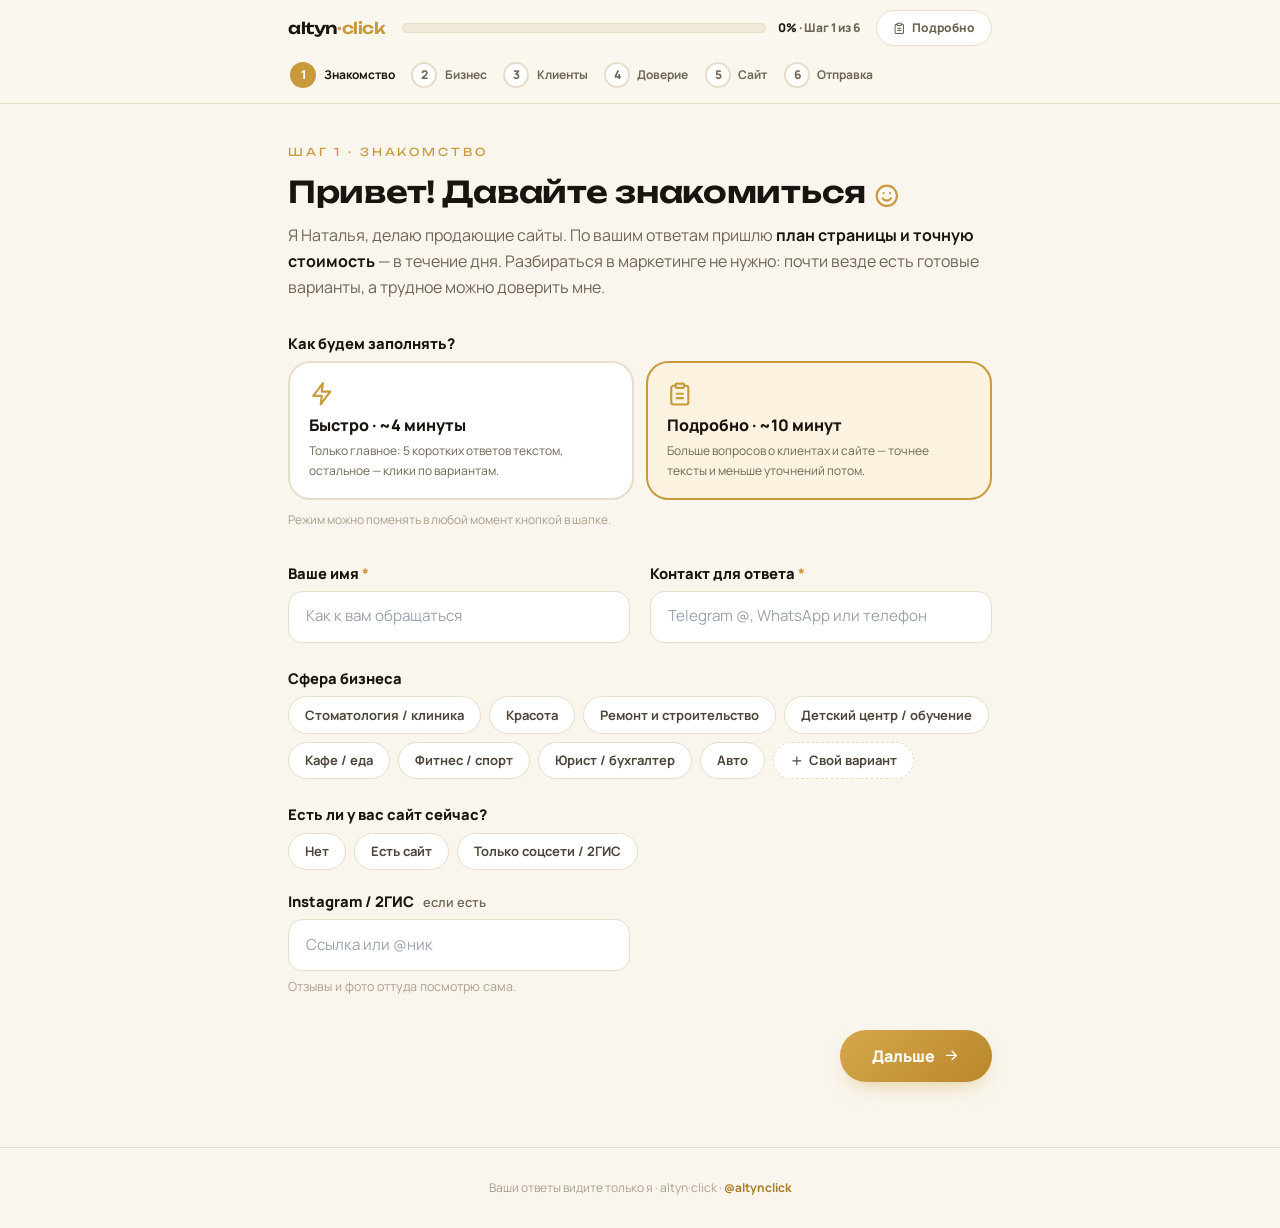
==== index.html @ 1e72a45e "Rework brief logic, add presets, Turnstile, SVG icons, cache busting Close logic gaps: core business" ====
<!DOCTYPE html>
<html lang="ru">
<head>
<meta charset="UTF-8">
<meta name="viewport" content="width=device-width, initial-scale=1.0">
<title>Бриф — Altyn Click</title>
<meta name="description" content="Расскажите о своём бизнесе за 4–10 минут: в основном клики по готовым вариантам. Трудное можно доверить мне.">

<link rel="preconnect" href="https://fonts.googleapis.com">
<link rel="preconnect" href="https://fonts.gstatic.com" crossorigin>
<link href="https://fonts.googleapis.com/css2?family=Unbounded:wght@400;500;600;700&family=Manrope:wght@400;500;600;700;800&display=swap" rel="stylesheet">

<meta name="theme-color" content="#FAF6EE">
<meta name="referrer" content="strict-origin-when-cross-origin">
<link rel="icon" href="/favicon.ico" sizes="any">
<link rel="icon" href="/favicon.svg" type="image/svg+xml">
<link rel="apple-touch-icon" href="/apple-touch-icon.png">
<link rel="stylesheet" href="/assets/brief.css?v=5400476698">
</head>

<body class="antialiased">

<!-- Icon sprite: every UI icon is referenced via <use href="#i-…"> -->
<svg width="0" height="0" style="position:absolute" aria-hidden="true">
  <defs>
    <symbol id="i-hi" viewBox="0 0 24 24"><circle cx="12" cy="12" r="9.5"/><path d="M8 14.5s1.5 2 4 2 4-2 4-2"/><path d="M9 9.5h.01M15 9.5h.01"/></symbol>
    <symbol id="i-bolt" viewBox="0 0 24 24"><path d="M13 2 4 14h8l-1 8 9-12h-8z"/></symbol>
    <symbol id="i-list" viewBox="0 0 24 24"><rect x="8" y="2.5" width="8" height="4" rx="1"/><path d="M16 4.5h2a2 2 0 0 1 2 2V20a2 2 0 0 1-2 2H6a2 2 0 0 1-2-2V6.5a2 2 0 0 1 2-2h2M9 12h6M9 16h6"/></symbol>
    <symbol id="i-spark" viewBox="0 0 24 24"><path d="M11 3l1.8 5.2L18 10l-5.2 1.8L11 17l-1.8-5.2L4 10l5.2-1.8z"/><path d="M18.5 14.5l.8 2.2 2.2.8-2.2.8-.8 2.2-.8-2.2-2.2-.8 2.2-.8z"/></symbol>
    <symbol id="i-store" viewBox="0 0 24 24"><path d="M3.5 9 5 4h14l1.5 5M4.5 9v11h15V9M10 20v-5h4v5"/><path d="M3.5 9a2.8 2.8 0 0 0 5.7 0 2.8 2.8 0 0 0 5.6 0 2.8 2.8 0 0 0 5.7 0"/></symbol>
    <symbol id="i-users" viewBox="0 0 24 24"><path d="M16 21v-2a4 4 0 0 0-4-4H6a4 4 0 0 0-4 4v2"/><circle cx="9" cy="7" r="4"/><path d="M22 21v-2a4 4 0 0 0-3-3.9M16 3.1a4 4 0 0 1 0 7.8"/></symbol>
    <symbol id="i-shield" viewBox="0 0 24 24"><path d="M12 22s8-4 8-10V5l-8-3-8 3v7c0 6 8 10 8 10z"/><path d="m9 12 2 2 4-4"/></symbol>
    <symbol id="i-site" viewBox="0 0 24 24"><rect x="2.5" y="4" width="19" height="16" rx="2.5"/><path d="M2.5 9h19M6 6.5h.01M9 6.5h.01"/></symbol>
    <symbol id="i-send" viewBox="0 0 24 24"><path d="M22 2 11 13M22 2l-7 20-4-9-9-4z"/></symbol>
    <symbol id="i-plus" viewBox="0 0 24 24"><path d="M12 5v14M5 12h14"/></symbol>
    <symbol id="i-alert" viewBox="0 0 24 24"><circle cx="12" cy="12" r="9.5"/><path d="M12 7.5v5M12 16h.01"/></symbol>
    <symbol id="i-check" viewBox="0 0 24 24"><path d="M20 6 9 17l-5-5"/></symbol>
    <symbol id="i-mic" viewBox="0 0 24 24"><rect x="9" y="2" width="6" height="12" rx="3"/><path d="M5 10v1a7 7 0 0 0 14 0v-1M12 18v4M8 22h8"/></symbol>
    <symbol id="i-left" viewBox="0 0 24 24"><path d="M19 12H5M11 6l-6 6 6 6"/></symbol>
    <symbol id="i-right" viewBox="0 0 24 24"><path d="M5 12h14M13 6l6 6-6 6"/></symbol>
    <symbol id="i-x" viewBox="0 0 24 24"><path d="M18 6 6 18M6 6l12 12"/></symbol>
  </defs>
</svg>

<!-- ШАПКА -->
<header class="sticky top-0 z-50 bg-paper/95 backdrop-blur border-b border-line">
  <div class="max-w-3xl mx-auto px-4 md:px-8">
    <div class="flex items-center gap-3 md:gap-4 h-14">
      <div class="font-disp font-semibold text-base tracking-tight whitespace-nowrap">altyn<span class="text-gold">·click</span></div>
      <div class="flex-1 flex items-center gap-3 min-w-0">
        <div class="flex-1 h-2.5 rounded-full bg-cream border border-line overflow-hidden min-w-[50px]"><div id="pBar" class="h-full pfill rounded-full" style="width:0%"></div></div>
        <div class="text-xs font-extrabold whitespace-nowrap"><span id="pPct">0%</span><span class="hidden sm:inline text-mut"> · <span id="pStep">Шаг 1 из 6</span></span></div>
      </div>
      <button type="button" id="modePill" class="navpill" title="Поменять режим заполнения"><svg class="ic"><use href="#i-list"/></svg><span>Подробно</span></button>
    </div>
    <nav id="dots" class="flex gap-1.5 md:gap-3 overflow-x-auto nosb pb-2.5" aria-label="Шаги брифа">
      <button type="button" class="dot" data-goto="1"><span class="dn">1</span><span class="dl">Знакомство</span></button>
      <button type="button" class="dot" data-goto="2"><span class="dn">2</span><span class="dl">Бизнес</span></button>
      <button type="button" class="dot" data-goto="3"><span class="dn">3</span><span class="dl">Клиенты</span></button>
      <button type="button" class="dot" data-goto="4"><span class="dn">4</span><span class="dl">Доверие</span></button>
      <button type="button" class="dot" data-goto="5"><span class="dn">5</span><span class="dl">Сайт</span></button>
      <button type="button" class="dot" data-goto="6"><span class="dn">6</span><span class="dl">Отправка</span></button>
    </nav>
  </div>
</header>

<main class="max-w-3xl mx-auto px-4 md:px-8 pt-10 pb-16">
  <div id="formWrap">
  <form id="briefForm" novalidate>

    <!-- ШАГ 1 -->
    <section class="step active" data-step="1" id="step1">
      <div class="eyebrow">Шаг 1 · Знакомство</div>
      <h1 class="h-step">Привет! Давайте знакомиться <svg class="ic-lg"><use href="#i-hi"/></svg></h1>
      <p class="text-mut mt-3 leading-relaxed">Я Наталья, делаю продающие сайты. По вашим ответам пришлю <b class="text-ink">план страницы и точную стоимость</b> — в течение дня. Разбираться в маркетинге не нужно: почти везде есть готовые варианты, а трудное можно доверить мне.</p>

      <div class="mt-8">
        <div class="lb">Как будем заполнять?</div>
        <div class="grid sm:grid-cols-2 gap-3">
          <button type="button" class="modecard" data-mode="fast">
            <svg class="ic-lg text-gold"><use href="#i-bolt"/></svg>
            <div class="font-extrabold mt-1">Быстро · ~4 минуты</div>
            <p class="text-xs text-mut mt-1 leading-relaxed">Только главное: 5 коротких ответов текстом, остальное — клики по вариантам.</p>
          </button>
          <button type="button" class="modecard" data-mode="full">
            <svg class="ic-lg text-gold"><use href="#i-list"/></svg>
            <div class="font-extrabold mt-1">Подробно · ~10 минут</div>
            <p class="text-xs text-mut mt-1 leading-relaxed">Больше вопросов о клиентах и сайте — точнее тексты и меньше уточнений потом.</p>
          </button>
        </div>
        <p class="text-xs text-mutd mt-2.5 leading-relaxed">Режим можно поменять в любой момент кнопкой в шапке.</p>
      </div>

      <div class="mt-8 grid sm:grid-cols-2 gap-5">
        <div><label class="lb" for="f-name">Ваше имя <span class="req">*</span></label><input id="f-name" class="inp" maxlength="200" name="name" autocomplete="given-name" placeholder="Как к вам обращаться"></div>
        <div><label class="lb" for="f-contact">Контакт для ответа <span class="req">*</span></label><input id="f-contact" class="inp" maxlength="200" name="contact" autocomplete="tel" placeholder="Telegram @, WhatsApp или телефон"></div>
      </div>

      <div class="mt-6">
        <div class="lb">Сфера бизнеса</div>
        <div class="chips" data-chips="niche" data-other="Например: ветклиника, фотостудия">
          <button type="button" class="chip" data-val="Стоматология / клиника">Стоматология / клиника</button>
          <button type="button" class="chip" data-val="Красота">Красота</button>
          <button type="button" class="chip" data-val="Ремонт и строительство">Ремонт и строительство</button>
          <button type="button" class="chip" data-val="Детский центр / обучение">Детский центр / обучение</button>
          <button type="button" class="chip" data-val="Кафе / еда">Кафе / еда</button>
          <button type="button" class="chip" data-val="Фитнес / спорт">Фитнес / спорт</button>
          <button type="button" class="chip" data-val="Юрист / бухгалтер / консалтинг">Юрист / бухгалтер</button>
          <button type="button" class="chip" data-val="Авто">Авто</button>
        </div>
      </div>

      <div class="mt-6">
        <div class="lb">Есть ли у вас сайт сейчас?</div>
        <div class="chips" data-chips="hassite">
          <button type="button" class="chip" data-val="Нет">Нет</button>
          <button type="button" class="chip" data-val="Есть сайт">Есть сайт</button>
          <button type="button" class="chip" data-val="Только соцсети / 2ГИС">Только соцсети / 2ГИС</button>
        </div>
      </div>

      <div class="mt-5 grid sm:grid-cols-2 gap-5">
        <div><label class="lb" for="f-socials">Instagram / 2ГИС <span class="lbhint">если есть</span></label><input id="f-socials" class="inp" maxlength="200" name="socials" placeholder="Ссылка или @ник"><p class="hint">Отзывы и фото оттуда посмотрю сама.</p></div>
        <div data-if="hassite=Есть сайт"><label class="lb" for="f-siteurl">Адрес текущего сайта</label><input id="f-siteurl" class="inp" maxlength="200" name="siteurl" placeholder="example.kz"></div>
      </div>
      <div class="mt-5 dhide" data-if="hassite=Есть сайт">
        <div class="lb">Что не устраивает в текущем сайте?</div>
        <div class="chips" data-chips="siteissues" data-multi data-other="Своими словами">
          <button type="button" class="chip" data-val="Нет заявок">Нет заявок</button>
          <button type="button" class="chip" data-val="Устарел внешне">Устарел внешне</button>
          <button type="button" class="chip" data-val="Неудобно на телефоне">Неудобно на телефоне</button>
          <button type="button" class="chip" data-val="Сложно обновлять">Сложно обновлять</button>
          <button type="button" class="chip" data-val="Медленно грузится">Медленно грузится</button>
          <button type="button" class="chip" data-val="Не находится в поиске">Не находится в поиске</button>
        </div>
      </div>
      <input id="hp" name="website" class="hp" tabindex="-1" autocomplete="off" aria-hidden="true">
    </section>

    <!-- ШАГ 2 -->
    <section class="step" data-step="2" id="step2">
      <div class="eyebrow">Шаг 2 · Бизнес и услуги</div>
      <h2 class="h-step">Чем вы занимаетесь <svg class="ic-lg"><use href="#i-store"/></svg></h2>
      <p class="text-mut mt-2.5 leading-relaxed max-w-lg">Это единственный блок, который я не могу придумать за вас. Можно коротко — или голосом.</p>

      <!-- голосовое -->
      <div class="voicecard mt-7">
        <div class="flex items-center gap-4">
          <button type="button" id="recBtn" class="recbtn" aria-label="Записать голосовое">
            <svg id="recIcMic" class="w-6 h-6 icon-stroke"><use href="#i-mic"/></svg>
            <svg id="recIcStop" class="w-5 h-5" style="display:none" viewBox="0 0 24 24" fill="currentColor"><rect x="6" y="6" width="12" height="12" rx="2"/></svg>
          </button>
          <div>
            <div id="recTitle" class="font-extrabold text-sm">Удобнее голосом? Нажмите и расскажите</div>
            <div id="recTimer" class="text-xs text-mut mt-1">0:00 · до 5 минут</div>
          </div>
        </div>
        <p class="text-sm text-mut mt-3.5 leading-relaxed">Говорите как другу: чем занимаетесь, какие услуги и цены, кто клиенты, за что вас хвалят. <b class="text-ink">С голосовым поля «Чем занимаетесь» и «Услуги» можно не заполнять.</b></p>
        <div id="voices" class="mt-3 space-y-2"></div>
        <p id="voiceHint" class="text-xs text-mutd mt-2.5" aria-live="polite"></p>
        <p class="text-[11px] text-mutd mt-1">Запись отправится вместе с брифом. При перезагрузке страницы записи не сохраняются.</p>
      </div>

      <div class="mt-8 space-y-5">
        <div><label class="lb" for="f-activity">Чем занимаетесь? <span class="req">*</span></label>
          <textarea id="f-activity" class="inp" maxlength="2000" name="activity" placeholder="Например: семейная стоматология в Алматы, лечим взрослых и детей. Работаем с 2016 года."></textarea>
          <p class="hint">1–2 предложения достаточно.</p></div>
        <div class="grid sm:grid-cols-2 gap-5">
          <div><label class="lb" for="f-city">Город <span class="req">*</span></label><input id="f-city" class="inp" maxlength="200" name="city" placeholder="Алматы, Астана, Шымкент…"></div>
          <div>
            <div class="lb">Где работаете с клиентами?</div>
            <div class="chips" data-chips="format" data-multi data-other="Например: на выставках">
              <button type="button" class="chip" data-val="У нас на месте">У нас на месте</button>
              <button type="button" class="chip" data-val="Выезд к клиенту">Выезд к клиенту</button>
              <button type="button" class="chip" data-val="Онлайн">Онлайн</button>
              <button type="button" class="chip" data-val="Доставка">Доставка</button>
            </div>
          </div>
        </div>
        <div><label class="lb" for="f-services">Основные услуги или товары <span class="req">*</span></label>
          <textarea id="f-services" class="inp" maxlength="2000" name="services" placeholder="Лечение кариеса — от 15 000 ₸; чистка — 18 000 ₸; имплант — от 250 000 ₸"></textarea>
          <p class="hint">Цены можно писать примерно или «по запросу».</p></div>
        <div class="dhide"><label class="lb" for="f-top">Какие 1–3 услуги важнее всего продавать через сайт?</label>
          <input id="f-top" class="inp" maxlength="200" name="top" placeholder="Самые выгодные или те, которых хочется больше"></div>
        <div>
          <div class="lb">Сколько обычно платит клиент за раз?</div>
          <div class="chips" data-chips="avgcheck">
            <button type="button" class="chip" data-val="до 10 000 ₸">до 10 000 ₸</button>
            <button type="button" class="chip" data-val="10–50 000 ₸">10–50 000 ₸</button>
            <button type="button" class="chip" data-val="50–200 000 ₸">50–200 000 ₸</button>
            <button type="button" class="chip" data-val="больше 200 000 ₸">больше 200 000 ₸</button>
            <button type="button" class="chip" data-val="Очень по-разному">Очень по-разному</button>
          </div>
        </div>
      </div>
    </section>

    <!-- ШАГ 3 -->
    <section class="step" data-step="3" id="step3">
      <div class="flex items-start justify-between gap-4 flex-wrap">
        <div>
          <div class="eyebrow">Шаг 3 · Ваши клиенты</div>
          <h2 class="h-step">Почему у вас покупают <svg class="ic-lg"><use href="#i-users"/></svg></h2>
          <p class="text-mut mt-2.5 leading-relaxed max-w-lg">Самый ценный блок для продаж. Отмечайте, что подходит — даже пара кликов поможет.</p>
        </div>
        <label class="trustbtn mt-2"><input type="checkbox" class="tcbx" data-trust="3"><svg class="ic"><use href="#i-spark"/></svg><span>Доверяю вам</span></label>
      </div>
      <div class="blk-fields mt-8 space-y-6">
        <div>
          <div class="lb">Кто чаще всего к вам обращается? <span class="req">*</span></div>
          <div class="chips" data-chips="who" data-multi data-other="Например: владельцы собак, студенты">
            <button type="button" class="chip" data-val="Частные клиенты">Частные клиенты</button>
            <button type="button" class="chip" data-val="Женщины">Женщины</button>
            <button type="button" class="chip" data-val="Мужчины">Мужчины</button>
            <button type="button" class="chip" data-val="Родители для детей">Родители для детей</button>
            <button type="button" class="chip" data-val="Пожилые / дети для родителей">Пожилые / для родителей</button>
            <button type="button" class="chip" data-val="Компании">Компании</button>
            <button type="button" class="chip" data-val="Туристы / приезжие">Туристы / приезжие</button>
          </div>
        </div>
        <div class="dhide">
          <div class="lb">С чем обычно приходят?</div>
          <div class="chips" data-chips="situation" data-multi data-other="Пример: «ребёнку 4 года, плохо говорит»">
            <button type="button" class="chip" data-val="Срочная проблема — нужно решить сейчас">Срочная проблема</button>
            <button type="button" class="chip" data-val="Планируют заранее">Планируют заранее</button>
            <button type="button" class="chip" data-val="Регулярный уход / обслуживание">Регулярный уход</button>
            <button type="button" class="chip" data-val="Подарок">Подарок</button>
            <button type="button" class="chip" data-val="Переделать за другими">Переделать за другими</button>
            <button type="button" class="chip" data-val="Праздник / событие">Праздник / событие</button>
          </div>
        </div>
        <div>
          <div class="lb">Почему выбирают именно вас? <span class="req">*</span></div>
          <div class="chips" data-chips="why" data-multi data-other="Своими словами">
            <button type="button" class="chip" data-val="Качество результата">Качество результата</button>
            <button type="button" class="chip" data-val="Честные цены">Честные цены</button>
            <button type="button" class="chip" data-val="Опыт и квалификация">Опыт и квалификация</button>
            <button type="button" class="chip" data-val="Быстро, соблюдаем сроки">Быстро, соблюдаем сроки</button>
            <button type="button" class="chip" data-val="Внимательное отношение">Внимательное отношение</button>
            <button type="button" class="chip" data-val="Удобное расположение">Удобное расположение</button>
            <button type="button" class="chip" data-val="Даём гарантию">Даём гарантию</button>
            <button type="button" class="chip" data-val="Современное оборудование / материалы">Современное оборудование</button>
            <button type="button" class="chip" data-val="Работаем допоздна / без выходных">Допоздна / без выходных</button>
            <button type="button" class="chip" data-val="Рассрочка / Kaspi Red">Рассрочка / Kaspi Red</button>
            <button type="button" class="chip" data-val="Советуют знакомым">Советуют знакомым</button>
          </div>
        </div>
        <div class="dhide"><label class="lb" for="f-thanks">За что благодарят? <span class="lbhint">можно цитатой из отзыва</span></label>
          <textarea id="f-thanks" class="inp" maxlength="2000" name="thanks" placeholder="«Впервые не страшно было лечить зуб», «Сделали за 3 дня, как обещали»"></textarea></div>
        <div>
          <div class="lb">Что смущает клиентов или почему уходят «подумать»?</div>
          <div class="chips" data-chips="doubts" data-multi data-other="Что говорят, когда уходят">
            <button type="button" class="chip" data-val="Кажется дорого">Кажется дорого</button>
            <button type="button" class="chip" data-val="Не уверены в результате">Не уверены в результате</button>
            <button type="button" class="chip" data-val="Непонятна итоговая цена">Непонятна итоговая цена</button>
            <button type="button" class="chip" data-val="Боятся (больно, страшно, рискованно)">Боятся</button>
            <button type="button" class="chip" data-val="Сравнивают с другими">Сравнивают с другими</button>
            <button type="button" class="chip" data-val="Далеко / неудобно добираться">Далеко добираться</button>
            <button type="button" class="chip" data-val="Долго ждать записи">Долго ждать записи</button>
            <button type="button" class="chip" data-val="Нужно посоветоваться с семьёй">Посоветоваться с семьёй</button>
            <button type="button" class="chip" data-val="Боятся навязанных услуг">Боятся навязанных услуг</button>
            <button type="button" class="chip" data-val="Не знаю">Не знаю</button>
          </div>
        </div>
        <div><label class="lb" for="f-faq">Что спрашивают перед покупкой?</label>
          <textarea id="f-faq" class="inp" maxlength="2000" name="faq" placeholder="«Сколько длится?», «Есть ли рассрочка?», «Можно с ребёнком?»"></textarea>
          <p class="hint">Из этого сделаем блок «Вопросы» на сайте.</p></div>
        <div class="dhide"><label class="lb" for="f-rivals">С кем вас обычно сравнивают? <span class="lbhint">по желанию</span></label>
          <input id="f-rivals" class="inp" maxlength="200" name="rivals" placeholder="1–3 названия или ссылки — остальное изучу сама"></div>
      </div>
      <div class="trustnote"><svg class="ic"><use href="#i-spark"/></svg><span>Изучу отзывы о вас и конкурентах и сама сформулирую, почему выбирают вас и что снимает сомнения. Передумаете — снимите галочку.</span></div>
    </section>

    <!-- ШАГ 4 -->
    <section class="step" data-step="4" id="step4">
      <div class="flex items-start justify-between gap-4 flex-wrap">
        <div>
          <div class="eyebrow">Шаг 4 · Доверие</div>
          <h2 class="h-step">Чем подтвердить слова <svg class="ic-lg"><use href="#i-shield"/></svg></h2>
          <p class="text-mut mt-2.5 leading-relaxed max-w-lg">Люди верят не обещаниям, а доказательствам. Отметьте, что у вас уже есть.</p>
        </div>
        <label class="trustbtn mt-2"><input type="checkbox" class="tcbx" data-trust="4"><svg class="ic"><use href="#i-spark"/></svg><span>Доверяю вам</span></label>
      </div>
      <div class="blk-fields mt-8 space-y-6">
        <div>
          <div class="lb">Что можно показать на сайте? <span class="req">*</span></div>
          <div class="chips" data-chips="proof" data-multi data-other="Например: работаем с посольствами">
            <button type="button" class="chip" data-val="Отзывы в 2ГИС / Google">Отзывы в 2ГИС / Google</button>
            <button type="button" class="chip" data-val="Отзывы в Instagram / WhatsApp">Отзывы в Instagram / WhatsApp</button>
            <button type="button" class="chip" data-val="Фото работ / до-после">Фото работ / до-после</button>
            <button type="button" class="chip" data-val="Видео">Видео</button>
            <button type="button" class="chip" data-val="Фото команды и места">Фото команды и места</button>
            <button type="button" class="chip" data-val="Лицензия">Лицензия</button>
            <button type="button" class="chip" data-val="Сертификаты / дипломы">Сертификаты / дипломы</button>
            <button type="button" class="chip" data-val="Много лет опыта">Много лет опыта</button>
            <button type="button" class="chip" data-val="Цифры: клиенты, проекты">Цифры: клиенты, проекты</button>
            <button type="button" class="chip" data-val="Гарантия">Гарантия</button>
            <button type="button" class="chip" data-val="Известные клиенты / партнёры">Известные клиенты</button>
            <button type="button" class="chip" data-val="Награды / публикации">Награды / публикации</button>
            <button type="button" class="chip" data-val="Пока нечем — поможете">Пока нечем — поможете</button>
          </div>
        </div>
        <div data-if="proof=Много лет опыта|Цифры: клиенты, проекты|Гарантия"><label class="lb" for="f-numbers">Цифры и условия</label>
          <input id="f-numbers" class="inp" maxlength="200" name="numbers" placeholder="Например: с 2016 года, 3 000 пациентов, гарантия 2 года"></div>
        <div>
          <div class="lb">Что есть из материалов?</div>
          <div class="chips" data-chips="has" data-multi data-other="Например: презентация, прайс в PDF">
            <button type="button" class="chip" data-val="Логотип">Логотип</button>
            <button type="button" class="chip" data-val="Фирменные цвета / брендбук">Фирменные цвета / брендбук</button>
            <button type="button" class="chip" data-val="Хорошие фото">Хорошие фото</button>
            <button type="button" class="chip" data-val="Видео">Видео</button>
            <button type="button" class="chip" data-val="Готовые тексты">Готовые тексты</button>
            <button type="button" class="chip" data-val="Ничего — поможете">Ничего — поможете</button>
          </div>
          <p class="hint">Файлы пришлёте потом в Telegram — загружать сюда не нужно.</p>
        </div>
      </div>
      <div class="trustnote"><svg class="ic"><use href="#i-spark"/></svg><span>Посмотрю ваши соцсети и 2ГИС и соберу доказательства сама, а недостающее подскажу, как быстро получить.</span></div>
    </section>

    <!-- ШАГ 5 -->
    <section class="step" data-step="5" id="step5">
      <div class="flex items-start justify-between gap-4 flex-wrap">
        <div>
          <div class="eyebrow">Шаг 5 · Сайт и заявки</div>
          <h2 class="h-step">Каким будет сайт <svg class="ic-lg"><use href="#i-site"/></svg></h2>
          <p class="text-mut mt-2.5 leading-relaxed max-w-lg">Главное действие, язык и вкус.</p>
        </div>
        <label class="trustbtn mt-2"><input type="checkbox" class="tcbx" data-trust="5"><svg class="ic"><use href="#i-spark"/></svg><span>Доверяю вам</span></label>
      </div>
      <div class="blk-fields mt-8 space-y-6">
        <div>
          <div class="lb">Что человек должен сделать на сайте в первую очередь? <span class="req">*</span></div>
          <div class="chips" data-chips="action" data-other="Например: скачать прайс">
            <button type="button" class="chip" data-val="Написать в WhatsApp">Написать в WhatsApp</button>
            <button type="button" class="chip" data-val="Написать в Telegram">Написать в Telegram</button>
            <button type="button" class="chip" data-val="Позвонить">Позвонить</button>
            <button type="button" class="chip" data-val="Записаться онлайн">Записаться онлайн</button>
            <button type="button" class="chip" data-val="Оставить заявку на сайте">Оставить заявку на сайте</button>
            <button type="button" class="chip" data-val="Прийти по адресу">Прийти по адресу</button>
          </div>
          <p class="hint">Одно главное действие — так сайт приносит больше обращений. Остальные способы связи тоже будут.</p>
        </div>
        <div data-if="action=Записаться онлайн">
          <div class="lb">Через какой сервис записываете?</div>
          <div class="chips" data-chips="booking" data-other="Название сервиса">
            <button type="button" class="chip" data-val="Altegio">Altegio</button>
            <button type="button" class="chip" data-val="YCLIENTS">YCLIENTS</button>
            <button type="button" class="chip" data-val="Пока нет — помогите выбрать">Пока нет — помогите выбрать</button>
          </div>
        </div>
        <div data-if="action=Оставить заявку на сайте">
          <div class="lb">Куда присылать заявки с сайта?</div>
          <div class="chips" data-chips="leadto" data-multi data-other="Например: email">
            <button type="button" class="chip" data-val="WhatsApp">WhatsApp</button>
            <button type="button" class="chip" data-val="Telegram">Telegram</button>
            <button type="button" class="chip" data-val="Email">Email</button>
          </div>
        </div>
        <div>
          <div class="lb">На каком языке сайт? <span class="req">*</span></div>
          <div class="chips" data-chips="lang" data-multi>
            <button type="button" class="chip" data-val="Русский">Русский</button>
            <button type="button" class="chip" data-val="Казахский">Казахский</button>
            <button type="button" class="chip" data-val="Английский">Английский</button>
          </div>
          <p class="hint">Один язык входит в стоимость, каждый следующий — +30 000 ₸.</p>
        </div>
        <div data-if="lang=Казахский">
          <div class="lb">Тексты на казахском</div>
          <div class="chips" data-chips="kztext">
            <button type="button" class="chip" data-val="Переведите вы">Переведите вы</button>
            <button type="button" class="chip" data-val="Есть свой переводчик">Есть свой переводчик</button>
          </div>
        </div>
        <div class="dhide">
          <div class="lb">Откуда приходят клиенты сейчас?</div>
          <div class="chips" data-chips="sources" data-multi data-other="Например: партнёры, OLX">
            <button type="button" class="chip" data-val="Сарафан / рекомендации">Сарафан</button>
            <button type="button" class="chip" data-val="Instagram">Instagram</button>
            <button type="button" class="chip" data-val="2ГИС и карты">2ГИС и карты</button>
            <button type="button" class="chip" data-val="TikTok">TikTok</button>
            <button type="button" class="chip" data-val="Реклама">Реклама</button>
            <button type="button" class="chip" data-val="Проходят мимо">Проходят мимо</button>
          </div>
        </div>
        <div class="dhide"><label class="lb" for="f-examples">Сайты, которые вам нравятся <span class="lbhint">по желанию</span></label>
          <input id="f-examples" class="inp" maxlength="200" name="examples" placeholder="Ссылки или просто названия — пойму вкус"></div>
        <div class="dhide">
          <div class="lb">Чего на сайте точно не должно быть?</div>
          <div class="chips" data-chips="notneed" data-multi data-other="Своими словами">
            <button type="button" class="chip" data-val="Тёмного фона">Тёмного фона</button>
            <button type="button" class="chip" data-val="Ярких кричащих цветов">Ярких кричащих цветов</button>
            <button type="button" class="chip" data-val="Стоковых фото">Стоковых фото</button>
            <button type="button" class="chip" data-val="Цен на сайте">Цен на сайте</button>
            <button type="button" class="chip" data-val="Таймеров и «скидка сгорает»">Таймеров «скидка сгорает»</button>
            <button type="button" class="chip" data-val="Много анимации">Много анимации</button>
          </div>
        </div>
        <div class="dhide">
          <div class="lb">Может понадобиться <span class="lbhint">стоимость обсудим</span></div>
          <div class="chips" data-chips="extras" data-multi>
            <button type="button" class="chip" data-val="Калькулятор или квиз">Калькулятор или квиз</button>
            <button type="button" class="chip" data-val="Срочный запуск до 5 дней">Срочный запуск до 5 дней</button>
          </div>
        </div>
        <div>
          <div class="lb">Когда планируете запуск?</div>
          <div class="chips" data-chips="terms">
            <button type="button" class="chip" data-val="Готовы начать сейчас">Готовы начать сейчас</button>
            <button type="button" class="chip" data-val="В течение месяца">В течение месяца</button>
            <button type="button" class="chip" data-val="Пока изучаю">Пока изучаю</button>
          </div>
        </div>
      </div>
      <div class="trustnote"><svg class="ic"><use href="#i-spark"/></svg><span>Главное действие, язык и стиль предложу сама — под вашу нишу. Сайт по умолчанию на русском.</span></div>
    </section>

    <!-- ШАГ 6 -->
    <section class="step" data-step="6" id="step6">
      <div class="eyebrow">Шаг 6 · Проверка</div>
      <h2 class="h-step">Проверяем и отправляем <svg class="ic-lg"><use href="#i-send"/></svg></h2>
      <p class="text-mut mt-2.5 leading-relaxed">Посмотрите, всё ли верно. Пустое можно доверить мне — или вернуться и дописать.</p>

      <div id="summary" class="mt-7"></div>

      <label class="trustcard mt-6">
        <input type="checkbox" id="trustAll" class="cbx mt-1">
        <div>
          <div class="font-extrabold flex items-center gap-2"><svg class="ic text-gold"><use href="#i-spark"/></svg>Доверяю остальное вам</div>
          <p class="text-sm text-mut mt-1 leading-relaxed">Незаполненное в блоках «Клиенты», «Доверие» и «Сайт» я продумаю сама и приду с готовым планом. Имя, контакт и описание бизнеса всё равно нужны.</p>
        </div>
      </label>

      <div id="tsBox" class="mt-5"></div>

      <p class="text-xs text-mutd mt-5 leading-relaxed">Нажимая «Отправить бриф», вы соглашаетесь на обработку указанных данных (имя, контакт, ответы и голосовые) для подготовки предложения и связи с вами. Никакого спама. Черновик сохраняется в этом браузере — можно вернуться позже.</p>
    </section>

    <!-- навигация -->
    <div id="warnbar" class="warnbar" role="alert"></div>
    <div class="mt-8 flex items-center justify-between gap-4">
      <button type="button" id="btnBack" class="btn btn-ghost px-7 py-3.5" style="visibility:hidden"><svg class="ic"><use href="#i-left"/></svg>Назад</button>
      <button type="button" id="btnNext" class="btn btn-gold px-8 py-3.5"><span id="btnNextText">Дальше</span><svg class="ic" id="btnNextIc"><use href="#i-right"/></svg></button>
    </div>
  </form>
  </div>

  <!-- успех -->
  <div id="done" class="hidden text-center">
    <div class="rounded-3xl bg-white border border-line p-10 md:p-14 shadow-sm">
      <div class="w-20 h-20 mx-auto rounded-full bg-green/15 text-green flex items-center justify-center">
        <svg class="w-10 h-10 icon-stroke" style="stroke-width:2.5"><use href="#i-check"/></svg>
      </div>
      <h2 class="font-disp font-semibold text-2xl md:text-3xl mt-6">Бриф получен!</h2>
      <p class="text-mut mt-4 leading-relaxed">Спасибо! Изучу ответы и голосовые <br>и напишу в течение дня — с планом страницы и стоимостью.</p>
      <p class="text-sm text-mut mt-3">Срочнее? Пишите сразу: <a class="text-golddeep font-bold" href="https://t.me/altynclick" target="_blank" rel="noopener">@altynclick</a></p>
      <button type="button" id="btnAgain" class="btn btn-ghost mt-8 px-7 py-3.5">Заполнить ещё один бриф</button>
    </div>
  </div>
</main>

<footer class="border-t border-line py-8">
  <p class="text-center text-xs text-mutd">Ваши ответы видите только я · altyn·click · <a href="https://t.me/altynclick" target="_blank" rel="noopener" class="text-golddeep font-bold">@altynclick</a></p>
</footer>

<script src="/assets/brief.js?v=979289e7d1" defer></script>
<script src="https://challenges.cloudflare.com/turnstile/v0/api.js?render=explicit" async defer></script>
</body>
</html>
---- assets/brief.css ----
*,:after,:before{--tw-border-spacing-x:0;--tw-border-spacing-y:0;--tw-translate-x:0;--tw-translate-y:0;--tw-rotate:0;--tw-skew-x:0;--tw-skew-y:0;--tw-scale-x:1;--tw-scale-y:1;--tw-pan-x: ;--tw-pan-y: ;--tw-pinch-zoom: ;--tw-scroll-snap-strictness:proximity;--tw-gradient-from-position: ;--tw-gradient-via-position: ;--tw-gradient-to-position: ;--tw-ordinal: ;--tw-slashed-zero: ;--tw-numeric-figure: ;--tw-numeric-spacing: ;--tw-numeric-fraction: ;--tw-ring-inset: ;--tw-ring-offset-width:0px;--tw-ring-offset-color:#fff;--tw-ring-color:rgba(59,130,246,.5);--tw-ring-offset-shadow:0 0 #0000;--tw-ring-shadow:0 0 #0000;--tw-shadow:0 0 #0000;--tw-shadow-colored:0 0 #0000;--tw-blur: ;--tw-brightness: ;--tw-contrast: ;--tw-grayscale: ;--tw-hue-rotate: ;--tw-invert: ;--tw-saturate: ;--tw-sepia: ;--tw-drop-shadow: ;--tw-backdrop-blur: ;--tw-backdrop-brightness: ;--tw-backdrop-contrast: ;--tw-backdrop-grayscale: ;--tw-backdrop-hue-rotate: ;--tw-backdrop-invert: ;--tw-backdrop-opacity: ;--tw-backdrop-saturate: ;--tw-backdrop-sepia: ;--tw-contain-size: ;--tw-contain-layout: ;--tw-contain-paint: ;--tw-contain-style: }::backdrop{--tw-border-spacing-x:0;--tw-border-spacing-y:0;--tw-translate-x:0;--tw-translate-y:0;--tw-rotate:0;--tw-skew-x:0;--tw-skew-y:0;--tw-scale-x:1;--tw-scale-y:1;--tw-pan-x: ;--tw-pan-y: ;--tw-pinch-zoom: ;--tw-scroll-snap-strictness:proximity;--tw-gradient-from-position: ;--tw-gradient-via-position: ;--tw-gradient-to-position: ;--tw-ordinal: ;--tw-slashed-zero: ;--tw-numeric-figure: ;--tw-numeric-spacing: ;--tw-numeric-fraction: ;--tw-ring-inset: ;--tw-ring-offset-width:0px;--tw-ring-offset-color:#fff;--tw-ring-color:rgba(59,130,246,.5);--tw-ring-offset-shadow:0 0 #0000;--tw-ring-shadow:0 0 #0000;--tw-shadow:0 0 #0000;--tw-shadow-colored:0 0 #0000;--tw-blur: ;--tw-brightness: ;--tw-contrast: ;--tw-grayscale: ;--tw-hue-rotate: ;--tw-invert: ;--tw-saturate: ;--tw-sepia: ;--tw-drop-shadow: ;--tw-backdrop-blur: ;--tw-backdrop-brightness: ;--tw-backdrop-contrast: ;--tw-backdrop-grayscale: ;--tw-backdrop-hue-rotate: ;--tw-backdrop-invert: ;--tw-backdrop-opacity: ;--tw-backdrop-saturate: ;--tw-backdrop-sepia: ;--tw-contain-size: ;--tw-contain-layout: ;--tw-contain-paint: ;--tw-contain-style: }/*! tailwindcss v3.4.19 | MIT License | https://tailwindcss.com*/*,:after,:before{box-sizing:border-box;border:0 solid #e5e7eb}:after,:before{--tw-content:""}:host,html{line-height:1.5;-webkit-text-size-adjust:100%;-moz-tab-size:4;-o-tab-size:4;tab-size:4;font-family:Manrope,sans-serif;font-feature-settings:normal;font-variation-settings:normal;-webkit-tap-highlight-color:transparent}body{margin:0;line-height:inherit}hr{height:0;color:inherit;border-top-width:1px}abbr:where([title]){-webkit-text-decoration:underline dotted;text-decoration:underline dotted}h1,h2,h3,h4,h5,h6{font-size:inherit;font-weight:inherit}a{color:inherit;text-decoration:inherit}b,strong{font-weight:bolder}code,kbd,pre,samp{font-family:ui-monospace,SFMono-Regular,Menlo,Monaco,Consolas,Liberation Mono,Courier New,monospace;font-feature-settings:normal;font-variation-settings:normal;font-size:1em}small{font-size:80%}sub,sup{font-size:75%;line-height:0;position:relative;vertical-align:baseline}sub{bottom:-.25em}sup{top:-.5em}table{text-indent:0;border-color:inherit;border-collapse:collapse}button,input,optgroup,select,textarea{font-family:inherit;font-feature-settings:inherit;font-variation-settings:inherit;font-size:100%;font-weight:inherit;line-height:inherit;letter-spacing:inherit;color:inherit;margin:0;padding:0}button,select{text-transform:none}button,input:where([type=button]),input:where([type=reset]),input:where([type=submit]){-webkit-appearance:button;background-color:transparent;background-image:none}:-moz-focusring{outline:auto}:-moz-ui-invalid{box-shadow:none}progress{vertical-align:baseline}::-webkit-inner-spin-button,::-webkit-outer-spin-button{height:auto}[type=search]{-webkit-appearance:textfield;outline-offset:-2px}::-webkit-search-decoration{-webkit-appearance:none}::-webkit-file-upload-button{-webkit-appearance:button;font:inherit}summary{display:list-item}blockquote,dd,dl,figure,h1,h2,h3,h4,h5,h6,hr,p,pre{margin:0}fieldset{margin:0}fieldset,legend{padding:0}menu,ol,ul{list-style:none;margin:0;padding:0}dialog{padding:0}textarea{resize:vertical}input::-moz-placeholder,textarea::-moz-placeholder{opacity:1;color:#9ca3af}input::placeholder,textarea::placeholder{opacity:1;color:#9ca3af}[role=button],button{cursor:pointer}:disabled{cursor:default}audio,canvas,embed,iframe,img,object,svg,video{display:block;vertical-align:middle}img,video{max-width:100%;height:auto}[hidden]:where(:not([hidden=until-found])){display:none}html{scroll-behavior:smooth}body{font-family:Manrope,sans-serif;background:#faf6ee;color:#181410}::-moz-selection{background:#c89a3c;color:#fff}::selection{background:#c89a3c;color:#fff}.dots{background-image:radial-gradient(rgba(24,20,16,.07) 1px,transparent 0);background-size:22px 22px}.eyebrow{font-family:Unbounded,sans-serif;font-size:11px;letter-spacing:.26em;text-transform:uppercase;color:#c89a3c}.btn{display:inline-flex;align-items:center;justify-content:center;gap:.5rem;border-radius:9999px;font-weight:800;transition:all .25s;white-space:nowrap;cursor:pointer}.btn-gold{background:linear-gradient(135deg,#d6a84b,#b9862c);color:#fff;box-shadow:0 10px 22px -10px rgba(200,154,60,.55)}.btn-gold:hover{transform:translateY(-1px)}.btn-ghost{border:1.5px solid #e6dec9;color:#181410;background:#fff}.btn-ghost:hover{border-color:#c89a3c;color:#a67c28}.navpill{white-space:nowrap;font-size:12px;font-weight:800;padding:.5rem 1rem;border-radius:9999px;border:1.5px solid #e6dec9;background:#fff;color:#6f6553;transition:.2s;cursor:pointer}.navpill:hover{border-color:#c89a3c;color:#a67c28}.pfill{background:linear-gradient(90deg,#d6a84b,#b9862c);transition:width .5s cubic-bezier(.22,.61,.36,1)}.nosb{scrollbar-width:none}.nosb::-webkit-scrollbar{display:none}.inp{width:100%;border-radius:.9rem;border:1.5px solid #e6dec9;background:#fff;padding:.85rem 1.05rem;outline:none;font-size:.95rem;font-family:Manrope,sans-serif;transition:.2s}.inp:focus{border-color:#c89a3c;box-shadow:0 0 0 4px rgba(200,154,60,.14)}.inp.err{border-color:#e05252;box-shadow:0 0 0 4px rgba(224,82,82,.12)}textarea.inp{min-height:96px;resize:vertical;line-height:1.6}.lb{display:block;font-weight:800;font-size:.92rem;margin-bottom:.45rem}.lbhint{font-weight:600;font-size:.8rem;color:#6f6553;margin-left:.35rem}.req{color:#c89a3c}.hint{font-size:.78rem;color:#a99f8c;margin-top:.4rem;line-height:1.5}.hp{position:absolute;left:-9999px;opacity:0;width:1px;height:1px}.chips{display:flex;flex-wrap:wrap;gap:.5rem}.chips.err{box-shadow:0 0 0 3px rgba(224,82,82,.35);border-radius:1rem}.chip{border:1.5px solid #e6dec9;background:#fff;border-radius:9999px;padding:.55rem 1rem;font:700 13px Manrope,sans-serif;color:#4e463a;cursor:pointer;transition:.15s}.chip.on,.chip:hover{border-color:#c89a3c}.chip.on{background:#c89a3c;color:#fff}.modecard{border:2px solid #e6dec9;border-radius:1.4rem;background:#fff;padding:1.1rem 1.2rem;cursor:pointer;transition:.2s;text-align:left}.modecard:hover{border-color:#c89a3c;transform:translateY(-1px)}.modecard.on{border-color:#c89a3c;background:#fbf3df}body.fast .dhide{display:none!important}.trustbtn{position:relative;display:inline-flex;align-items:center;gap:.5rem;border:1.5px solid #e6dec9;background:#fff;border-radius:9999px;padding:.55rem 1rem;font:800 12px Manrope,sans-serif;color:#6f6553;cursor:pointer;transition:.2s;flex:none}.trustbtn.on,.trustbtn:hover{border-color:#c89a3c}.trustbtn.on{background:#fbf3df;color:#a67c28}.trustbtn:focus-within{border-color:#c89a3c}.tcbx{position:absolute;opacity:0;width:0;height:0}.trustnote{display:none;align-items:flex-start;gap:.6rem;background:rgba(200,154,60,.1);border:1.5px dashed rgba(200,154,60,.5);border-radius:1.2rem;padding:1rem 1.15rem;font-size:.9rem;color:#a67c28;line-height:1.55;margin-top:1.25rem}.step.trusted .trustnote{display:flex}.step.trusted .blk-fields{display:none}.trustcard{display:flex;gap:1rem;align-items:flex-start;border:2px solid rgba(200,154,60,.45);background:linear-gradient(135deg,#fbf3df,#f7ebd3);border-radius:1.5rem;padding:1.25rem 1.35rem;cursor:pointer;transition:.2s}.trustcard:hover{border-color:#c89a3c}.step{display:none}.step.active{display:block;animation:fadeUp .45s cubic-bezier(.22,.61,.36,1)}@keyframes fadeUp{0%{opacity:0;transform:translateY(14px)}to{opacity:1;transform:none}}.dot{gap:.45rem;background:none;border:none;cursor:pointer;padding:.35rem .15rem;flex:none}.dot,.dot .dn{display:flex;align-items:center}.dot .dn{width:26px;height:26px;border-radius:9999px;border:2px solid #e6dec9;background:#fff;font:800 12px Manrope,sans-serif;color:#6f6553;justify-content:center;transition:.2s}.dot .dl{font:700 12px Manrope,sans-serif;color:#6f6553;white-space:nowrap}.dot.cur .dn{border-color:#c89a3c;background:#c89a3c;color:#fff}.dot.cur .dl{color:#181410}.dot.done .dn{border-color:#3e9b5f;background:rgba(62,155,95,.12);color:#3e9b5f}@media (max-width:640px){.dot .dl{display:none}}.recbtn{width:58px;height:58px;border-radius:9999px;background:linear-gradient(135deg,#d6a84b,#b9862c);color:#fff;display:flex;align-items:center;justify-content:center;flex:none;transition:.2s;cursor:pointer;border:none;box-shadow:0 10px 22px -10px rgba(200,154,60,.6)}.recbtn:hover{transform:scale(1.06)}.recbtn.rec{background:#e05252;animation:recpulse 1.3s infinite}@keyframes recpulse{0%{box-shadow:0 0 0 0 rgba(224,82,82,.45)}70%{box-shadow:0 0 0 16px rgba(224,82,82,0)}to{box-shadow:0 0 0 0 rgba(224,82,82,0)}}.voicecard{background:#fff;border:1.5px solid #e6dec9;border-radius:1.5rem;padding:1.35rem}.vitem{display:flex;align-items:center;gap:.75rem;background:#fbf8f1;border:1.5px solid #e6dec9;border-radius:1rem;padding:.55rem .9rem}.vitem audio{height:36px;flex:1;min-width:0}.vdur{font:800 12px Unbounded,sans-serif;color:#a67c28;white-space:nowrap}.vdel{width:28px;height:28px;border-radius:9999px;border:1.5px solid #e6dec9;background:#fff;color:#6f6553;cursor:pointer;flex:none;transition:.15s}.vdel:hover{border-color:#e05252;color:#e05252}.sumstep{background:#fff;border:1.5px solid #e6dec9;border-radius:1.25rem;padding:1.1rem 1.25rem}.sumstep+.sumstep{margin-top:.75rem}.sumt{font-weight:800;font-size:.95rem;display:flex;justify-content:space-between;align-items:center;gap:1rem}.sedit{background:none;border:none;color:#a67c28;font:800 12px Manrope,sans-serif;cursor:pointer;padding:.2rem}.sedit:hover{text-decoration:underline}.sumtrust{color:#a67c28;font-weight:700;font-size:.88rem;margin-top:.4rem}.sumrow{font-size:.88rem;color:#4e463a;margin-top:.35rem;line-height:1.55;word-break:break-word}.sumrow span{color:#6f6553;font-weight:700}.sumrow.empty{color:#a99f8c;font-style:italic}.warnbar{display:none;background:#fdecec;border:1.5px solid #f3bdbd;color:#b34040;border-radius:1rem;padding:.85rem 1.1rem;font-size:.9rem;font-weight:600;margin-top:1.25rem;line-height:1.55}.warnbar.show{display:block}.ic,.ic-lg,.icon-stroke{fill:none;stroke:currentColor;stroke-width:2;stroke-linecap:round;stroke-linejoin:round;flex:none}.ic{width:1.05em;height:1.05em;vertical-align:-.15em}.ic,.ic-lg{display:inline-block}.ic-lg{width:1.6rem;height:1.6rem;vertical-align:-.2em;color:#c89a3c}.h-step{font-family:Unbounded,sans-serif;font-weight:600;font-size:1.5rem;line-height:1.25;letter-spacing:-.01em;margin-top:.75rem}@media (min-width:768px){.h-step{font-size:1.875rem}}.navpill{display:inline-flex;align-items:center;gap:.4rem}.trustnote .ic{margin-top:.15rem}.chip.other{border-style:dashed;display:inline-flex;align-items:center;gap:.35rem}.chip.other.on{border-style:solid}.otherinp{margin-top:.6rem}[data-cond-off]{display:none!important}.warnbar{align-items:flex-start;gap:.55rem}.warnbar.show{display:flex}.visible{visibility:visible}.sticky{position:sticky}.top-0{top:0}.z-50{z-index:50}.mx-auto{margin-left:auto;margin-right:auto}.mt-1{margin-top:.25rem}.mt-2{margin-top:.5rem}.mt-2\.5{margin-top:.625rem}.mt-3{margin-top:.75rem}.mt-3\.5{margin-top:.875rem}.mt-4{margin-top:1rem}.mt-5{margin-top:1.25rem}.mt-6{margin-top:1.5rem}.mt-7{margin-top:1.75rem}.mt-8{margin-top:2rem}.block{display:block}.flex{display:flex}.grid{display:grid}.hidden{display:none}.h-10{height:2.5rem}.h-14{height:3.5rem}.h-2\.5{height:.625rem}.h-20{height:5rem}.h-5{height:1.25rem}.h-6{height:1.5rem}.h-full{height:100%}.w-10{width:2.5rem}.w-20{width:5rem}.w-5{width:1.25rem}.w-6{width:1.5rem}.min-w-0{min-width:0}.min-w-\[50px\]{min-width:50px}.max-w-3xl{max-width:48rem}.max-w-lg{max-width:32rem}.flex-1{flex:1 1 0%}.flex-wrap{flex-wrap:wrap}.items-start{align-items:flex-start}.items-center{align-items:center}.justify-center{justify-content:center}.justify-between{justify-content:space-between}.gap-1\.5{gap:.375rem}.gap-2{gap:.5rem}.gap-3{gap:.75rem}.gap-4{gap:1rem}.gap-5{gap:1.25rem}.space-y-2>:not([hidden])~:not([hidden]){--tw-space-y-reverse:0;margin-top:calc(.5rem*(1 - var(--tw-space-y-reverse)));margin-bottom:calc(.5rem*var(--tw-space-y-reverse))}.space-y-5>:not([hidden])~:not([hidden]){--tw-space-y-reverse:0;margin-top:calc(1.25rem*(1 - var(--tw-space-y-reverse)));margin-bottom:calc(1.25rem*var(--tw-space-y-reverse))}.space-y-6>:not([hidden])~:not([hidden]){--tw-space-y-reverse:0;margin-top:calc(1.5rem*(1 - var(--tw-space-y-reverse)));margin-bottom:calc(1.5rem*var(--tw-space-y-reverse))}.overflow-hidden{overflow:hidden}.overflow-x-auto{overflow-x:auto}.whitespace-nowrap{white-space:nowrap}.rounded-3xl{border-radius:1.5rem}.rounded-full{border-radius:9999px}.border{border-width:1px}.border-b{border-bottom-width:1px}.border-t{border-top-width:1px}.border-line{--tw-border-opacity:1;border-color:rgb(230 222 201/var(--tw-border-opacity,1))}.bg-cream{--tw-bg-opacity:1;background-color:rgb(241 234 219/var(--tw-bg-opacity,1))}.bg-green\/15{background-color:rgba(62,155,95,.15)}.bg-paper\/95{background-color:hsla(40,55%,96%,.95)}.bg-white{--tw-bg-opacity:1;background-color:rgb(255 255 255/var(--tw-bg-opacity,1))}.p-10{padding:2.5rem}.px-4{padding-left:1rem;padding-right:1rem}.px-7{padding-left:1.75rem;padding-right:1.75rem}.px-8{padding-left:2rem;padding-right:2rem}.py-3\.5{padding-top:.875rem;padding-bottom:.875rem}.py-8{padding-top:2rem;padding-bottom:2rem}.pb-16{padding-bottom:4rem}.pb-2\.5{padding-bottom:.625rem}.pt-10{padding-top:2.5rem}.text-center{text-align:center}.font-disp{font-family:Unbounded,sans-serif}.text-2xl{font-size:1.5rem;line-height:2rem}.text-\[11px\]{font-size:11px}.text-base{font-size:1rem;line-height:1.5rem}.text-sm{font-size:.875rem;line-height:1.25rem}.text-xs{font-size:.75rem;line-height:1rem}.font-bold{font-weight:700}.font-extrabold{font-weight:800}.font-semibold{font-weight:600}.leading-relaxed{line-height:1.625}.tracking-tight{letter-spacing:-.025em}.text-gold{--tw-text-opacity:1;color:rgb(200 154 60/var(--tw-text-opacity,1))}.text-golddeep{--tw-text-opacity:1;color:rgb(166 124 40/var(--tw-text-opacity,1))}.text-green{--tw-text-opacity:1;color:rgb(62 155 95/var(--tw-text-opacity,1))}.text-ink{--tw-text-opacity:1;color:rgb(24 20 16/var(--tw-text-opacity,1))}.text-mut{--tw-text-opacity:1;color:rgb(111 101 83/var(--tw-text-opacity,1))}.text-mutd{--tw-text-opacity:1;color:rgb(169 159 140/var(--tw-text-opacity,1))}.antialiased{-webkit-font-smoothing:antialiased;-moz-osx-font-smoothing:grayscale}.shadow-sm{--tw-shadow:0 1px 2px 0 rgba(0,0,0,.05);--tw-shadow-colored:0 1px 2px 0 var(--tw-shadow-color);box-shadow:var(--tw-ring-offset-shadow,0 0 #0000),var(--tw-ring-shadow,0 0 #0000),var(--tw-shadow)}.filter{filter:var(--tw-blur) var(--tw-brightness) var(--tw-contrast) var(--tw-grayscale) var(--tw-hue-rotate) var(--tw-invert) var(--tw-saturate) var(--tw-sepia) var(--tw-drop-shadow)}.backdrop-blur{--tw-backdrop-blur:blur(8px);-webkit-backdrop-filter:var(--tw-backdrop-blur) var(--tw-backdrop-brightness) var(--tw-backdrop-contrast) var(--tw-backdrop-grayscale) var(--tw-backdrop-hue-rotate) var(--tw-backdrop-invert) var(--tw-backdrop-opacity) var(--tw-backdrop-saturate) var(--tw-backdrop-sepia);backdrop-filter:var(--tw-backdrop-blur) var(--tw-backdrop-brightness) var(--tw-backdrop-contrast) var(--tw-backdrop-grayscale) var(--tw-backdrop-hue-rotate) var(--tw-backdrop-invert) var(--tw-backdrop-opacity) var(--tw-backdrop-saturate) var(--tw-backdrop-sepia)}@media (min-width:640px){.sm\:inline{display:inline}.sm\:grid-cols-2{grid-template-columns:repeat(2,minmax(0,1fr))}}@media (min-width:768px){.md\:gap-3{gap:.75rem}.md\:gap-4{gap:1rem}.md\:p-14{padding:3.5rem}.md\:px-8{padding-left:2rem;padding-right:2rem}.md\:text-3xl{font-size:1.875rem;line-height:2.25rem}}
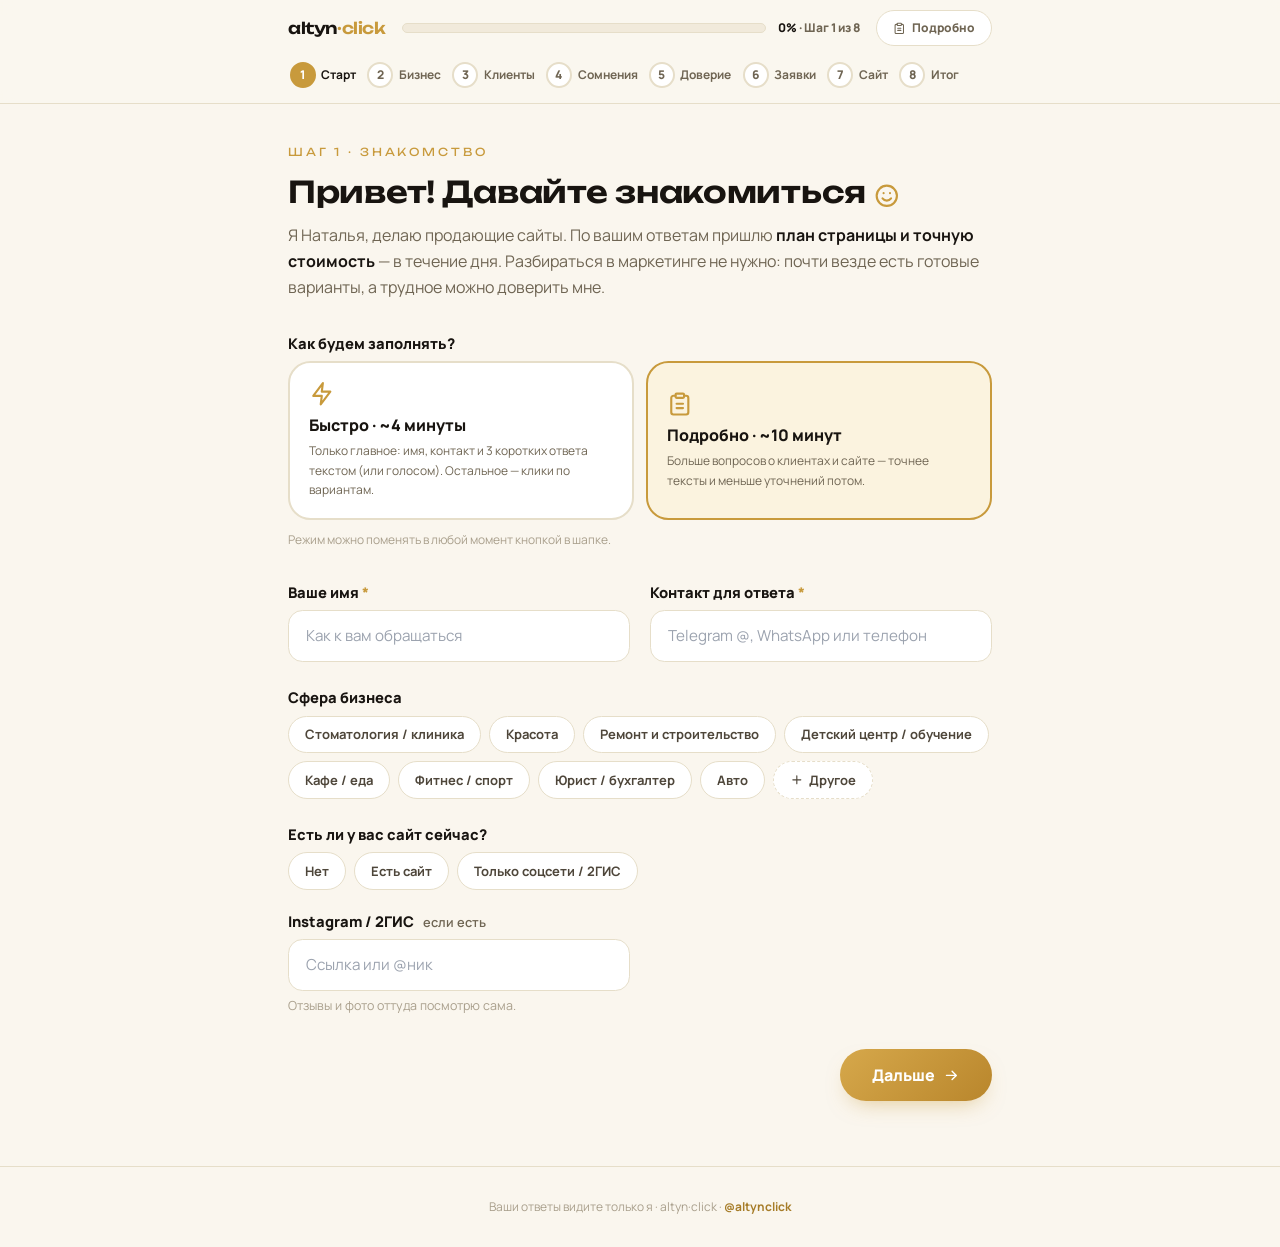
==== commit 89428c73: "Rework brief: 8 steps, conditional logic, sales process questions Split flow into 8 steps; add decis" ====
--- a/index.html
+++ b/index.html
@@ -15,7 +15,7 @@
 <link rel="icon" href="/favicon.ico" sizes="any">
 <link rel="icon" href="/favicon.svg" type="image/svg+xml">
 <link rel="apple-touch-icon" href="/apple-touch-icon.png">
-<link rel="stylesheet" href="/assets/brief.css?v=5400476698">
+<link rel="stylesheet" href="/assets/brief.css?v=ab2e3445d6">
 </head>
 
 <body class="antialiased">
@@ -49,17 +49,19 @@
       <div class="font-disp font-semibold text-base tracking-tight whitespace-nowrap">altyn<span class="text-gold">·click</span></div>
       <div class="flex-1 flex items-center gap-3 min-w-0">
         <div class="flex-1 h-2.5 rounded-full bg-cream border border-line overflow-hidden min-w-[50px]"><div id="pBar" class="h-full pfill rounded-full" style="width:0%"></div></div>
-        <div class="text-xs font-extrabold whitespace-nowrap"><span id="pPct">0%</span><span class="hidden sm:inline text-mut"> · <span id="pStep">Шаг 1 из 6</span></span></div>
+        <div class="text-xs font-extrabold whitespace-nowrap"><span id="pPct">0%</span><span class="hidden sm:inline text-mut"> · <span id="pStep">Шаг 1 из 8</span></span></div>
       </div>
       <button type="button" id="modePill" class="navpill" title="Поменять режим заполнения"><svg class="ic"><use href="#i-list"/></svg><span>Подробно</span></button>
     </div>
-    <nav id="dots" class="flex gap-1.5 md:gap-3 overflow-x-auto nosb pb-2.5" aria-label="Шаги брифа">
-      <button type="button" class="dot" data-goto="1"><span class="dn">1</span><span class="dl">Знакомство</span></button>
+    <nav id="dots" class="flex gap-1.5 md:gap-2 overflow-x-auto nosb pb-2.5" aria-label="Шаги брифа">
+      <button type="button" class="dot" data-goto="1"><span class="dn">1</span><span class="dl">Старт</span></button>
       <button type="button" class="dot" data-goto="2"><span class="dn">2</span><span class="dl">Бизнес</span></button>
       <button type="button" class="dot" data-goto="3"><span class="dn">3</span><span class="dl">Клиенты</span></button>
-      <button type="button" class="dot" data-goto="4"><span class="dn">4</span><span class="dl">Доверие</span></button>
-      <button type="button" class="dot" data-goto="5"><span class="dn">5</span><span class="dl">Сайт</span></button>
-      <button type="button" class="dot" data-goto="6"><span class="dn">6</span><span class="dl">Отправка</span></button>
+      <button type="button" class="dot" data-goto="4"><span class="dn">4</span><span class="dl">Сомнения</span></button>
+      <button type="button" class="dot" data-goto="5"><span class="dn">5</span><span class="dl">Доверие</span></button>
+      <button type="button" class="dot" data-goto="6"><span class="dn">6</span><span class="dl">Заявки</span></button>
+      <button type="button" class="dot" data-goto="7"><span class="dn">7</span><span class="dl">Сайт</span></button>
+      <button type="button" class="dot" data-goto="8"><span class="dn">8</span><span class="dl">Итог</span></button>
     </nav>
   </div>
 </header>
@@ -80,7 +82,7 @@
           <button type="button" class="modecard" data-mode="fast">
             <svg class="ic-lg text-gold"><use href="#i-bolt"/></svg>
             <div class="font-extrabold mt-1">Быстро · ~4 минуты</div>
-            <p class="text-xs text-mut mt-1 leading-relaxed">Только главное: 5 коротких ответов текстом, остальное — клики по вариантам.</p>
+            <p class="text-xs text-mut mt-1 leading-relaxed">Только главное: имя, контакт и 3 коротких ответа текстом (или голосом). Остальное — клики по вариантам.</p>
           </button>
           <button type="button" class="modecard" data-mode="full">
             <svg class="ic-lg text-gold"><use href="#i-list"/></svg>
@@ -144,20 +146,20 @@
       <p class="text-mut mt-2.5 leading-relaxed max-w-lg">Это единственный блок, который я не могу придумать за вас. Можно коротко — или голосом.</p>
 
       <!-- голосовое -->
-      <div class="voicecard mt-7">
+      <div class="voicecard mt-7" data-rec="business">
         <div class="flex items-center gap-4">
-          <button type="button" id="recBtn" class="recbtn" aria-label="Записать голосовое">
-            <svg id="recIcMic" class="w-6 h-6 icon-stroke"><use href="#i-mic"/></svg>
-            <svg id="recIcStop" class="w-5 h-5" style="display:none" viewBox="0 0 24 24" fill="currentColor"><rect x="6" y="6" width="12" height="12" rx="2"/></svg>
+          <button type="button" class="recbtn" aria-label="Записать голосовое">
+            <svg class="rmic w-6 h-6 icon-stroke"><use href="#i-mic"/></svg>
+            <svg class="rstop w-5 h-5" viewBox="0 0 24 24" fill="currentColor"><rect x="6" y="6" width="12" height="12" rx="2"/></svg>
           </button>
           <div>
-            <div id="recTitle" class="font-extrabold text-sm">Удобнее голосом? Нажмите и расскажите</div>
-            <div id="recTimer" class="text-xs text-mut mt-1">0:00 · до 5 минут</div>
-          </div>
-        </div>
-        <p class="text-sm text-mut mt-3.5 leading-relaxed">Говорите как другу: чем занимаетесь, какие услуги и цены, кто клиенты, за что вас хвалят. <b class="text-ink">С голосовым поля «Чем занимаетесь» и «Услуги» можно не заполнять.</b></p>
-        <div id="voices" class="mt-3 space-y-2"></div>
-        <p id="voiceHint" class="text-xs text-mutd mt-2.5" aria-live="polite"></p>
+            <div class="rtitle font-extrabold text-sm">Расскажите о бизнесе своими словами</div>
+            <div class="rtimer text-xs text-mut mt-1">0:00 · до 5 минут</div>
+          </div>
+        </div>
+        <p class="text-sm text-mut mt-3.5 leading-relaxed">Не знаете, что написать? Просто расскажите о бизнесе так, как рассказали бы человеку. Остальное мы разберём сами. <b class="text-ink">С голосовым поля «Чем занимаетесь» и «Услуги» можно не заполнять, а в вопросах о клиентах — отметить только то, что не успели сказать.</b></p>
+        <div class="vlist mt-3 space-y-2"></div>
+        <p class="rhint text-xs text-mutd mt-2.5" aria-live="polite"></p>
         <p class="text-[11px] text-mutd mt-1">Запись отправится вместе с брифом. При перезагрузке страницы записи не сохраняются.</p>
       </div>
 
@@ -200,11 +202,12 @@
       <div class="flex items-start justify-between gap-4 flex-wrap">
         <div>
           <div class="eyebrow">Шаг 3 · Ваши клиенты</div>
-          <h2 class="h-step">Почему у вас покупают <svg class="ic-lg"><use href="#i-users"/></svg></h2>
+          <h2 class="h-step">Кто и почему у вас покупает <svg class="ic-lg"><use href="#i-users"/></svg></h2>
           <p class="text-mut mt-2.5 leading-relaxed max-w-lg">Самый ценный блок для продаж. Отмечайте, что подходит — даже пара кликов поможет.</p>
         </div>
         <label class="trustbtn mt-2"><input type="checkbox" class="tcbx" data-trust="3"><svg class="ic"><use href="#i-spark"/></svg><span>Доверяю вам</span></label>
       </div>
+      <p class="voicenote mt-5" hidden><svg class="ic"><use href="#i-mic"/></svg><span>Вы уже рассказали о бизнесе голосом — отметьте только то, что не успели сказать.</span></p>
       <div class="blk-fields mt-8 space-y-6">
         <div>
           <div class="lb">Кто чаще всего к вам обращается? <span class="req">*</span></div>
@@ -218,6 +221,17 @@
             <button type="button" class="chip" data-val="Туристы / приезжие">Туристы / приезжие</button>
           </div>
         </div>
+        <div>
+          <div class="lb">Кто обычно принимает решение обратиться к вам?</div>
+          <div class="chips" data-chips="decider" data-multi data-other="Например: бухгалтер выбирает, директор платит">
+            <button type="button" class="chip" data-val="Сам клиент">Сам клиент</button>
+            <button type="button" class="chip" data-val="Родитель">Родитель</button>
+            <button type="button" class="chip" data-val="Пара / семья">Пара / семья</button>
+            <button type="button" class="chip" data-val="Руководитель компании">Руководитель компании</button>
+            <button type="button" class="chip" data-val="Несколько человек">Несколько человек</button>
+          </div>
+          <p class="hint">Иногда услугой пользуется один человек, а решает другой — например, ребёнок и родитель. Сайт должен говорить с тем, кто решает.</p>
+        </div>
         <div class="dhide">
           <div class="lb">С чем обычно приходят?</div>
           <div class="chips" data-chips="situation" data-multi data-other="Пример: «ребёнку 4 года, плохо говорит»">
@@ -227,6 +241,20 @@
             <button type="button" class="chip" data-val="Подарок">Подарок</button>
             <button type="button" class="chip" data-val="Переделать за другими">Переделать за другими</button>
             <button type="button" class="chip" data-val="Праздник / событие">Праздник / событие</button>
+          </div>
+        </div>
+        <div class="dhide">
+          <div class="lb">Что для клиента самое важное при выборе?</div>
+          <div class="chips" data-chips="important" data-multi data-other="Своими словами">
+            <button type="button" class="chip" data-val="Цена">Цена</button>
+            <button type="button" class="chip" data-val="Результат">Результат</button>
+            <button type="button" class="chip" data-val="Скорость">Скорость</button>
+            <button type="button" class="chip" data-val="Близко к дому или работе">Близко к дому или работе</button>
+            <button type="button" class="chip" data-val="Отзывы и советы знакомых">Отзывы и советы знакомых</button>
+            <button type="button" class="chip" data-val="Конкретный специалист">Конкретный специалист</button>
+            <button type="button" class="chip" data-val="Гарантия">Гарантия</button>
+            <button type="button" class="chip" data-val="Удобное время">Удобное время</button>
+            <button type="button" class="chip" data-val="Не знаю">Не знаю</button>
           </div>
         </div>
         <div>
@@ -242,44 +270,84 @@
             <button type="button" class="chip" data-val="Современное оборудование / материалы">Современное оборудование</button>
             <button type="button" class="chip" data-val="Работаем допоздна / без выходных">Допоздна / без выходных</button>
             <button type="button" class="chip" data-val="Рассрочка / Kaspi Red">Рассрочка / Kaspi Red</button>
-            <button type="button" class="chip" data-val="Советуют знакомым">Советуют знакомым</button>
-          </div>
-        </div>
-        <div class="dhide"><label class="lb" for="f-thanks">За что благодарят? <span class="lbhint">можно цитатой из отзыва</span></label>
-          <textarea id="f-thanks" class="inp" maxlength="2000" name="thanks" placeholder="«Впервые не страшно было лечить зуб», «Сделали за 3 дня, как обещали»"></textarea></div>
-        <div>
-          <div class="lb">Что смущает клиентов или почему уходят «подумать»?</div>
-          <div class="chips" data-chips="doubts" data-multi data-other="Что говорят, когда уходят">
+          </div>
+        </div>
+        <div data-if="why=*"><label class="lb" for="f-whyfact">Если можете, приведите конкретный пример <span class="lbhint">по желанию</span></label>
+          <input id="f-whyfact" class="inp" maxlength="300" name="whyfact" placeholder="«Делаем за 1 день», «врач сам отвечает в WhatsApp», «гарантия 2 года»">
+          <p id="whyHint" class="hint">Конкретный факт убеждает сильнее, чем общие слова.</p></div>
+        <div class="dhide"><label class="lb" for="f-thanks">За что вас благодарят и рекомендуют знакомым? <span class="lbhint">можно цитатой из отзыва</span></label>
+          <textarea id="f-thanks" class="inp" maxlength="2000" name="thanks" placeholder="«Впервые не страшно было лечить зуб», «Сделали за 3 дня, как обещали»"></textarea>
+          <div class="vmini mt-2.5" data-rec="thanks">
+            <button type="button" class="recbtn sm" aria-label="Ответить голосом">
+              <svg class="rmic w-4 h-4 icon-stroke"><use href="#i-mic"/></svg>
+              <svg class="rstop w-3.5 h-3.5" viewBox="0 0 24 24" fill="currentColor"><rect x="6" y="6" width="12" height="12" rx="2"/></svg>
+            </button>
+            <div class="min-w-0"><div class="rtitle text-xs font-extrabold">Или ответьте голосом</div><div class="rtimer text-[11px] text-mut">до 5 минут</div></div>
+            <div class="vlist basis-full space-y-2"></div>
+            <p class="rhint basis-full text-xs text-mutd" aria-live="polite"></p>
+          </div>
+        </div>
+      </div>
+      <div class="trustnote"><svg class="ic"><use href="#i-spark"/></svg><span>Изучу отзывы о вас и конкурентах и сама сформулирую, почему выбирают вас. Передумаете — снимите галочку.</span></div>
+    </section>
+
+    <!-- ШАГ 4 -->
+    <section class="step" data-step="4" id="step4">
+      <div class="flex items-start justify-between gap-4 flex-wrap">
+        <div>
+          <div class="eyebrow">Шаг 4 · Сомнения</div>
+          <h2 class="h-step">Что мешает купить <svg class="ic-lg"><use href="#i-alert"/></svg></h2>
+          <p class="text-mut mt-2.5 leading-relaxed max-w-lg">Из этого получатся ответы на сайте, которые снимут сомнения ещё до звонка.</p>
+        </div>
+        <label class="trustbtn mt-2"><input type="checkbox" class="tcbx" data-trust="4"><svg class="ic"><use href="#i-spark"/></svg><span>Доверяю вам</span></label>
+      </div>
+      <p class="voicenote mt-5" hidden><svg class="ic"><use href="#i-mic"/></svg><span>Вы уже рассказали о бизнесе голосом — отметьте только то, что не успели сказать.</span></p>
+      <div class="blk-fields mt-8 space-y-6">
+        <div>
+          <div class="lb">Что обычно смущает или пугает клиентов? <span class="req">*</span></div>
+          <div class="chips" data-chips="doubts" data-multi data-other="Что говорят клиенты">
             <button type="button" class="chip" data-val="Кажется дорого">Кажется дорого</button>
             <button type="button" class="chip" data-val="Не уверены в результате">Не уверены в результате</button>
             <button type="button" class="chip" data-val="Непонятна итоговая цена">Непонятна итоговая цена</button>
-            <button type="button" class="chip" data-val="Боятся (больно, страшно, рискованно)">Боятся</button>
-            <button type="button" class="chip" data-val="Сравнивают с другими">Сравнивают с другими</button>
+            <button type="button" class="chip" data-val="Боятся (больно, страшно, рискованно)">Боятся: больно, страшно, рискованно</button>
+            <button type="button" class="chip" data-val="Боятся навязанных услуг">Боятся навязанных услуг</button>
             <button type="button" class="chip" data-val="Далеко / неудобно добираться">Далеко добираться</button>
             <button type="button" class="chip" data-val="Долго ждать записи">Долго ждать записи</button>
-            <button type="button" class="chip" data-val="Нужно посоветоваться с семьёй">Посоветоваться с семьёй</button>
-            <button type="button" class="chip" data-val="Боятся навязанных услуг">Боятся навязанных услуг</button>
             <button type="button" class="chip" data-val="Не знаю">Не знаю</button>
           </div>
         </div>
-        <div><label class="lb" for="f-faq">Что спрашивают перед покупкой?</label>
+        <div><label class="lb" for="f-faq">Что чаще всего спрашивают перед покупкой?</label>
           <textarea id="f-faq" class="inp" maxlength="2000" name="faq" placeholder="«Сколько длится?», «Есть ли рассрочка?», «Можно с ребёнком?»"></textarea>
           <p class="hint">Из этого сделаем блок «Вопросы» на сайте.</p></div>
+        <div class="dhide">
+          <div class="lb">Почему человек иногда не покупает после общения с вами? <span class="lbhint">по желанию</span></div>
+          <div class="chips" data-chips="refuse" data-multi data-other="Что говорят, когда уходят">
+            <button type="button" class="chip" data-val="Дорого">Дорого</button>
+            <button type="button" class="chip" data-val="Сравнивает с конкурентами">Сравнивает с конкурентами</button>
+            <button type="button" class="chip" data-val="Хочет подумать">Хочет подумать</button>
+            <button type="button" class="chip" data-val="Не готов сейчас">Не готов сейчас</button>
+            <button type="button" class="chip" data-val="Долго принимает решение">Долго принимает решение</button>
+            <button type="button" class="chip" data-val="Не доверяет">Не доверяет</button>
+            <button type="button" class="chip" data-val="Не понимает разницу между предложениями">Не понимает разницу между предложениями</button>
+            <button type="button" class="chip" data-val="Не подходит формат / условия">Не подходят формат или условия</button>
+            <button type="button" class="chip" data-val="Не знаю">Не знаю</button>
+          </div>
+        </div>
         <div class="dhide"><label class="lb" for="f-rivals">С кем вас обычно сравнивают? <span class="lbhint">по желанию</span></label>
           <input id="f-rivals" class="inp" maxlength="200" name="rivals" placeholder="1–3 названия или ссылки — остальное изучу сама"></div>
       </div>
-      <div class="trustnote"><svg class="ic"><use href="#i-spark"/></svg><span>Изучу отзывы о вас и конкурентах и сама сформулирую, почему выбирают вас и что снимает сомнения. Передумаете — снимите галочку.</span></div>
-    </section>
-
-    <!-- ШАГ 4 -->
-    <section class="step" data-step="4" id="step4">
+      <div class="trustnote"><svg class="ic"><use href="#i-spark"/></svg><span>Изучу отзывы о вас и конкурентах и сама соберу типичные сомнения и ответы на них.</span></div>
+    </section>
+
+    <!-- ШАГ 5 -->
+    <section class="step" data-step="5" id="step5">
       <div class="flex items-start justify-between gap-4 flex-wrap">
         <div>
-          <div class="eyebrow">Шаг 4 · Доверие</div>
+          <div class="eyebrow">Шаг 5 · Доверие</div>
           <h2 class="h-step">Чем подтвердить слова <svg class="ic-lg"><use href="#i-shield"/></svg></h2>
           <p class="text-mut mt-2.5 leading-relaxed max-w-lg">Люди верят не обещаниям, а доказательствам. Отметьте, что у вас уже есть.</p>
         </div>
-        <label class="trustbtn mt-2"><input type="checkbox" class="tcbx" data-trust="4"><svg class="ic"><use href="#i-spark"/></svg><span>Доверяю вам</span></label>
+        <label class="trustbtn mt-2"><input type="checkbox" class="tcbx" data-trust="5"><svg class="ic"><use href="#i-spark"/></svg><span>Доверяю вам</span></label>
       </div>
       <div class="blk-fields mt-8 space-y-6">
         <div>
@@ -288,7 +356,7 @@
             <button type="button" class="chip" data-val="Отзывы в 2ГИС / Google">Отзывы в 2ГИС / Google</button>
             <button type="button" class="chip" data-val="Отзывы в Instagram / WhatsApp">Отзывы в Instagram / WhatsApp</button>
             <button type="button" class="chip" data-val="Фото работ / до-после">Фото работ / до-после</button>
-            <button type="button" class="chip" data-val="Видео">Видео</button>
+            <button type="button" class="chip" data-val="Видеоотзывы">Видеоотзывы</button>
             <button type="button" class="chip" data-val="Фото команды и места">Фото команды и места</button>
             <button type="button" class="chip" data-val="Лицензия">Лицензия</button>
             <button type="button" class="chip" data-val="Сертификаты / дипломы">Сертификаты / дипломы</button>
@@ -303,13 +371,12 @@
         <div data-if="proof=Много лет опыта|Цифры: клиенты, проекты|Гарантия"><label class="lb" for="f-numbers">Цифры и условия</label>
           <input id="f-numbers" class="inp" maxlength="200" name="numbers" placeholder="Например: с 2016 года, 3 000 пациентов, гарантия 2 года"></div>
         <div>
-          <div class="lb">Что есть из материалов?</div>
-          <div class="chips" data-chips="has" data-multi data-other="Например: презентация, прайс в PDF">
-            <button type="button" class="chip" data-val="Логотип">Логотип</button>
-            <button type="button" class="chip" data-val="Фирменные цвета / брендбук">Фирменные цвета / брендбук</button>
-            <button type="button" class="chip" data-val="Хорошие фото">Хорошие фото</button>
+          <div class="lb">Что ещё есть для сайта?</div>
+          <div class="chips" data-chips="has" data-multi data-other="Например: каталог в PDF">
+            <button type="button" class="chip" data-val="Профессиональные фото">Профессиональные фото</button>
             <button type="button" class="chip" data-val="Видео">Видео</button>
             <button type="button" class="chip" data-val="Готовые тексты">Готовые тексты</button>
+            <button type="button" class="chip" data-val="Прайс / презентация">Прайс / презентация</button>
             <button type="button" class="chip" data-val="Ничего — поможете">Ничего — поможете</button>
           </div>
           <p class="hint">Файлы пришлёте потом в Telegram — загружать сюда не нужно.</p>
@@ -318,15 +385,15 @@
       <div class="trustnote"><svg class="ic"><use href="#i-spark"/></svg><span>Посмотрю ваши соцсети и 2ГИС и соберу доказательства сама, а недостающее подскажу, как быстро получить.</span></div>
     </section>
 
-    <!-- ШАГ 5 -->
-    <section class="step" data-step="5" id="step5">
+    <!-- ШАГ 6 -->
+    <section class="step" data-step="6" id="step6">
       <div class="flex items-start justify-between gap-4 flex-wrap">
         <div>
-          <div class="eyebrow">Шаг 5 · Сайт и заявки</div>
-          <h2 class="h-step">Каким будет сайт <svg class="ic-lg"><use href="#i-site"/></svg></h2>
-          <p class="text-mut mt-2.5 leading-relaxed max-w-lg">Главное действие, язык и вкус.</p>
-        </div>
-        <label class="trustbtn mt-2"><input type="checkbox" class="tcbx" data-trust="5"><svg class="ic"><use href="#i-spark"/></svg><span>Доверяю вам</span></label>
+          <div class="eyebrow">Шаг 6 · Заявки</div>
+          <h2 class="h-step">Как клиент к вам попадает <svg class="ic-lg"><use href="#i-send"/></svg></h2>
+          <p class="text-mut mt-2.5 leading-relaxed max-w-lg">Чтобы кнопка на сайте вела туда, где вам удобно отвечать, и человек понимал, что будет дальше.</p>
+        </div>
+        <label class="trustbtn mt-2"><input type="checkbox" class="tcbx" data-trust="6"><svg class="ic"><use href="#i-spark"/></svg><span>Доверяю вам</span></label>
       </div>
       <div class="blk-fields mt-8 space-y-6">
         <div>
@@ -341,37 +408,64 @@
           </div>
           <p class="hint">Одно главное действие — так сайт приносит больше обращений. Остальные способы связи тоже будут.</p>
         </div>
-        <div data-if="action=Записаться онлайн">
-          <div class="lb">Через какой сервис записываете?</div>
+        <div data-if="action=Оставить заявку на сайте">
+          <div class="lb">Куда присылать заявки с сайта?</div>
+          <div class="chips" data-chips="leadto" data-multi data-other="Например: в CRM">
+            <button type="button" class="chip" data-val="WhatsApp">WhatsApp</button>
+            <button type="button" class="chip" data-val="Telegram">Telegram</button>
+            <button type="button" class="chip" data-val="Email">Email</button>
+          </div>
+        </div>
+        <div class="dhide">
+          <div class="lb">Что ещё пригодится на сайте? <span class="lbhint">стоимость обсудим</span></div>
+          <div class="chips" data-chips="extras" data-multi data-other="Например: личный кабинет">
+            <button type="button" class="chip" data-val="Онлайн-запись">Онлайн-запись</button>
+            <button type="button" class="chip" data-val="Онлайн-оплата / Kaspi">Онлайн-оплата / Kaspi</button>
+            <button type="button" class="chip" data-val="Каталог или прайс">Каталог или прайс</button>
+            <button type="button" class="chip" data-val="Калькулятор стоимости или квиз">Калькулятор стоимости или квиз</button>
+            <button type="button" class="chip" data-val="Связь с CRM">Связь с CRM</button>
+          </div>
+        </div>
+        <div data-if="action=Записаться онлайн;extras=Онлайн-запись">
+          <div class="lb">Каким сервисом записи пользуетесь?</div>
           <div class="chips" data-chips="booking" data-other="Название сервиса">
             <button type="button" class="chip" data-val="Altegio">Altegio</button>
             <button type="button" class="chip" data-val="YCLIENTS">YCLIENTS</button>
-            <button type="button" class="chip" data-val="Пока нет — помогите выбрать">Пока нет — помогите выбрать</button>
-          </div>
-        </div>
-        <div data-if="action=Оставить заявку на сайте">
-          <div class="lb">Куда присылать заявки с сайта?</div>
-          <div class="chips" data-chips="leadto" data-multi data-other="Например: email">
-            <button type="button" class="chip" data-val="WhatsApp">WhatsApp</button>
-            <button type="button" class="chip" data-val="Telegram">Telegram</button>
-            <button type="button" class="chip" data-val="Email">Email</button>
-          </div>
-        </div>
-        <div>
-          <div class="lb">На каком языке сайт? <span class="req">*</span></div>
-          <div class="chips" data-chips="lang" data-multi>
-            <button type="button" class="chip" data-val="Русский">Русский</button>
-            <button type="button" class="chip" data-val="Казахский">Казахский</button>
-            <button type="button" class="chip" data-val="Английский">Английский</button>
-          </div>
-          <p class="hint">Один язык входит в стоимость, каждый следующий — +30 000 ₸.</p>
-        </div>
-        <div data-if="lang=Казахский">
-          <div class="lb">Тексты на казахском</div>
-          <div class="chips" data-chips="kztext">
-            <button type="button" class="chip" data-val="Переведите вы">Переведите вы</button>
-            <button type="button" class="chip" data-val="Есть свой переводчик">Есть свой переводчик</button>
-          </div>
+            <button type="button" class="chip" data-val="Пока не используем">Пока не используем</button>
+            <button type="button" class="chip" data-val="Нужна помощь с выбором">Нужна помощь с выбором</button>
+          </div>
+        </div>
+        <div class="dhide">
+          <div class="lb">Что происходит после того, как человек оставил заявку или написал вам?</div>
+          <div class="chips" data-chips="afterlead" data-multi data-other="Как у вас">
+            <button type="button" class="chip" data-val="Отвечаем в WhatsApp">Отвечаем в WhatsApp</button>
+            <button type="button" class="chip" data-val="Звоним">Звоним</button>
+            <button type="button" class="chip" data-val="Записываем на консультацию">Записываем на консультацию</button>
+            <button type="button" class="chip" data-val="Приглашаем приехать">Приглашаем приехать</button>
+            <button type="button" class="chip" data-val="Делаем расчёт">Делаем расчёт</button>
+            <button type="button" class="chip" data-val="Отправляем предложение">Отправляем предложение</button>
+          </div>
+        </div>
+        <div class="dhide">
+          <div class="lb">Кто обычно отвечает клиенту?</div>
+          <div class="chips" data-chips="responder" data-other="Кто">
+            <button type="button" class="chip" data-val="Владелец">Владелец</button>
+            <button type="button" class="chip" data-val="Менеджер">Менеджер</button>
+            <button type="button" class="chip" data-val="Администратор">Администратор</button>
+            <button type="button" class="chip" data-val="Специалист">Специалист</button>
+            <button type="button" class="chip" data-val="Несколько человек">Несколько человек</button>
+          </div>
+        </div>
+        <div class="dhide" data-if="responder=*">
+          <div class="lb">Как быстро обычно отвечаете?</div>
+          <div class="chips" data-chips="speed">
+            <button type="button" class="chip" data-val="Сразу / в течение нескольких минут">Сразу / в течение нескольких минут</button>
+            <button type="button" class="chip" data-val="В течение часа">В течение часа</button>
+            <button type="button" class="chip" data-val="В течение рабочего дня">В течение рабочего дня</button>
+            <button type="button" class="chip" data-val="Иногда позже">Иногда позже</button>
+            <button type="button" class="chip" data-val="По-разному">По-разному</button>
+          </div>
+          <p class="hint">Честный ответ поможет правильно подписать кнопку — например, «ответим за 15 минут».</p>
         </div>
         <div class="dhide">
           <div class="lb">Откуда приходят клиенты сейчас?</div>
@@ -384,6 +478,74 @@
             <button type="button" class="chip" data-val="Проходят мимо">Проходят мимо</button>
           </div>
         </div>
+      </div>
+      <div class="trustnote"><svg class="ic"><use href="#i-spark"/></svg><span>Главное действие предложу сама под вашу нишу, а как вы отвечаете на заявки — уточню на созвоне.</span></div>
+    </section>
+
+    <!-- ШАГ 7 -->
+    <section class="step" data-step="7" id="step7">
+      <div class="flex items-start justify-between gap-4 flex-wrap">
+        <div>
+          <div class="eyebrow">Шаг 7 · Сайт</div>
+          <h2 class="h-step">Каким будет сайт <svg class="ic-lg"><use href="#i-site"/></svg></h2>
+          <p class="text-mut mt-2.5 leading-relaxed max-w-lg">Язык, оформление и сроки.</p>
+        </div>
+        <label class="trustbtn mt-2"><input type="checkbox" class="tcbx" data-trust="7"><svg class="ic"><use href="#i-spark"/></svg><span>Доверяю вам</span></label>
+      </div>
+      <div class="blk-fields mt-8 space-y-6">
+        <div>
+          <div class="lb">На каком языке сайт? <span class="req">*</span></div>
+          <div class="chips" data-chips="lang" data-multi>
+            <button type="button" class="chip" data-val="Русский">Русский</button>
+            <button type="button" class="chip" data-val="Казахский">Казахский</button>
+            <button type="button" class="chip" data-val="Английский">Английский</button>
+          </div>
+          <p class="hint">Один язык входит в стоимость, каждый следующий — +30 000 ₸.</p>
+        </div>
+        <div data-if="lang=Казахский">
+          <div class="lb">Тексты на казахском</div>
+          <div class="chips" data-chips="kztext">
+            <button type="button" class="chip" data-val="Есть готовые тексты">Есть готовые тексты</button>
+            <button type="button" class="chip" data-val="Нужен перевод — сделайте вы">Нужен перевод — сделайте вы</button>
+            <button type="button" class="chip" data-val="Переведёт наш человек">Переведёт наш человек</button>
+          </div>
+        </div>
+        <div data-if="lang=Английский">
+          <div class="lb">Тексты на английском</div>
+          <div class="chips" data-chips="entext">
+            <button type="button" class="chip" data-val="Есть готовые тексты">Есть готовые тексты</button>
+            <button type="button" class="chip" data-val="Нужен перевод — сделайте вы">Нужен перевод — сделайте вы</button>
+            <button type="button" class="chip" data-val="Переведёт наш человек">Переведёт наш человек</button>
+          </div>
+        </div>
+        <div>
+          <div class="lb">Есть ли у вас фирменный стиль?</div>
+          <div class="chips" data-chips="brand">
+            <button type="button" class="chip" data-val="Есть">Есть</button>
+            <button type="button" class="chip" data-val="Есть только логотип">Есть только логотип</button>
+            <button type="button" class="chip" data-val="Нет">Нет</button>
+          </div>
+          <p class="hint">Это логотип, цвета и шрифты, в которых оформлены вывеска, соцсети, визитки. Если нет — подберу под нишу.</p>
+        </div>
+        <div data-if="brand=Есть">
+          <div class="lb">Что именно есть?</div>
+          <div class="chips" data-chips="brandparts" data-multi data-other="Например: фирменный паттерн">
+            <button type="button" class="chip" data-val="Логотип">Логотип</button>
+            <button type="button" class="chip" data-val="Брендбук / гайдлайн">Брендбук / гайдлайн</button>
+            <button type="button" class="chip" data-val="Фирменные цвета">Фирменные цвета</button>
+            <button type="button" class="chip" data-val="Фирменные шрифты">Фирменные шрифты</button>
+            <button type="button" class="chip" data-val="Вывеска, визитки, упаковка">Вывеска, визитки, упаковка</button>
+          </div>
+          <p class="hint">Файлы пришлёте потом в Telegram — цвета возьму оттуда.</p>
+        </div>
+        <div data-if="brand=Есть|Есть только логотип">
+          <div class="lb">Что делаем со стилем?</div>
+          <div class="chips" data-chips="brandkeep">
+            <button type="button" class="chip" data-val="Оставляем как есть">Оставляем как есть</button>
+            <button type="button" class="chip" data-val="Можно освежить">Можно освежить</button>
+            <button type="button" class="chip" data-val="Хотим новый">Хотим новый</button>
+          </div>
+        </div>
         <div class="dhide"><label class="lb" for="f-examples">Сайты, которые вам нравятся <span class="lbhint">по желанию</span></label>
           <input id="f-examples" class="inp" maxlength="200" name="examples" placeholder="Ссылки или просто названия — пойму вкус"></div>
         <div class="dhide">
@@ -397,40 +559,27 @@
             <button type="button" class="chip" data-val="Много анимации">Много анимации</button>
           </div>
         </div>
-        <div class="dhide">
-          <div class="lb">Может понадобиться <span class="lbhint">стоимость обсудим</span></div>
-          <div class="chips" data-chips="extras" data-multi>
-            <button type="button" class="chip" data-val="Калькулятор или квиз">Калькулятор или квиз</button>
-            <button type="button" class="chip" data-val="Срочный запуск до 5 дней">Срочный запуск до 5 дней</button>
-          </div>
-        </div>
         <div>
           <div class="lb">Когда планируете запуск?</div>
           <div class="chips" data-chips="terms">
+            <button type="button" class="chip" data-val="Нужно срочно — за неделю">Нужно срочно — за неделю</button>
             <button type="button" class="chip" data-val="Готовы начать сейчас">Готовы начать сейчас</button>
             <button type="button" class="chip" data-val="В течение месяца">В течение месяца</button>
             <button type="button" class="chip" data-val="Пока изучаю">Пока изучаю</button>
           </div>
         </div>
       </div>
-      <div class="trustnote"><svg class="ic"><use href="#i-spark"/></svg><span>Главное действие, язык и стиль предложу сама — под вашу нишу. Сайт по умолчанию на русском.</span></div>
-    </section>
-
-    <!-- ШАГ 6 -->
-    <section class="step" data-step="6" id="step6">
-      <div class="eyebrow">Шаг 6 · Проверка</div>
+      <div class="trustnote"><svg class="ic"><use href="#i-spark"/></svg><span>Сайт по умолчанию на русском. Оформление предложу сама — под нишу и ваши соцсети.</span></div>
+    </section>
+
+    <!-- ШАГ 8 -->
+    <section class="step" data-step="8" id="step8">
+      <div class="eyebrow">Шаг 8 · Итог</div>
       <h2 class="h-step">Проверяем и отправляем <svg class="ic-lg"><use href="#i-send"/></svg></h2>
-      <p class="text-mut mt-2.5 leading-relaxed">Посмотрите, всё ли верно. Пустое можно доверить мне — или вернуться и дописать.</p>
-
-      <div id="summary" class="mt-7"></div>
-
-      <label class="trustcard mt-6">
-        <input type="checkbox" id="trustAll" class="cbx mt-1">
-        <div>
-          <div class="font-extrabold flex items-center gap-2"><svg class="ic text-gold"><use href="#i-spark"/></svg>Доверяю остальное вам</div>
-          <p class="text-sm text-mut mt-1 leading-relaxed">Незаполненное в блоках «Клиенты», «Доверие» и «Сайт» я продумаю сама и приду с готовым планом. Имя, контакт и описание бизнеса всё равно нужны.</p>
-        </div>
-      </label>
+      <p class="text-mut mt-2.5 leading-relaxed">Посмотрите, всё ли верно. Что-то поправить — жмите «изменить».</p>
+
+      <div id="status" class="statuscard mt-7" aria-live="polite"></div>
+      <div id="summary" class="mt-5"></div>
 
       <div id="tsBox" class="mt-5"></div>
 
@@ -440,8 +589,8 @@
     <!-- навигация -->
     <div id="warnbar" class="warnbar" role="alert"></div>
     <div class="mt-8 flex items-center justify-between gap-4">
-      <button type="button" id="btnBack" class="btn btn-ghost px-7 py-3.5" style="visibility:hidden"><svg class="ic"><use href="#i-left"/></svg>Назад</button>
-      <button type="button" id="btnNext" class="btn btn-gold px-8 py-3.5"><span id="btnNextText">Дальше</span><svg class="ic" id="btnNextIc"><use href="#i-right"/></svg></button>
+      <button type="button" id="btnBack" class="btn btn-ghost px-5 sm:px-7 py-3.5" style="visibility:hidden"><svg class="ic"><use href="#i-left"/></svg>Назад</button>
+      <button type="button" id="btnNext" class="btn btn-gold px-5 sm:px-8 py-3.5"><span id="btnNextText">Дальше</span><svg class="ic" id="btnNextIc"><use href="#i-right"/></svg></button>
     </div>
   </form>
   </div>
@@ -452,8 +601,8 @@
       <div class="w-20 h-20 mx-auto rounded-full bg-green/15 text-green flex items-center justify-center">
         <svg class="w-10 h-10 icon-stroke" style="stroke-width:2.5"><use href="#i-check"/></svg>
       </div>
-      <h2 class="font-disp font-semibold text-2xl md:text-3xl mt-6">Бриф получен!</h2>
-      <p class="text-mut mt-4 leading-relaxed">Спасибо! Изучу ответы и голосовые <br>и напишу в течение дня — с планом страницы и стоимостью.</p>
+      <h2 class="font-disp font-semibold text-2xl md:text-3xl mt-6">Спасибо! Бриф получен.</h2>
+      <p class="text-mut mt-4 leading-relaxed">Я изучу информацию и свяжусь с вами.</p>
       <p class="text-sm text-mut mt-3">Срочнее? Пишите сразу: <a class="text-golddeep font-bold" href="https://t.me/altynclick" target="_blank" rel="noopener">@altynclick</a></p>
       <button type="button" id="btnAgain" class="btn btn-ghost mt-8 px-7 py-3.5">Заполнить ещё один бриф</button>
     </div>
@@ -464,7 +613,7 @@
   <p class="text-center text-xs text-mutd">Ваши ответы видите только я · altyn·click · <a href="https://t.me/altynclick" target="_blank" rel="noopener" class="text-golddeep font-bold">@altynclick</a></p>
 </footer>
 
-<script src="/assets/brief.js?v=979289e7d1" defer></script>
+<script src="/assets/brief.js?v=8d0ca7484b" defer></script>
 <script src="https://challenges.cloudflare.com/turnstile/v0/api.js?render=explicit" async defer></script>
 </body>
 </html>
--- a/assets/brief.css
+++ b/assets/brief.css
@@ -1 +1 @@
-*,:after,:before{--tw-border-spacing-x:0;--tw-border-spacing-y:0;--tw-translate-x:0;--tw-translate-y:0;--tw-rotate:0;--tw-skew-x:0;--tw-skew-y:0;--tw-scale-x:1;--tw-scale-y:1;--tw-pan-x: ;--tw-pan-y: ;--tw-pinch-zoom: ;--tw-scroll-snap-strictness:proximity;--tw-gradient-from-position: ;--tw-gradient-via-position: ;--tw-gradient-to-position: ;--tw-ordinal: ;--tw-slashed-zero: ;--tw-numeric-figure: ;--tw-numeric-spacing: ;--tw-numeric-fraction: ;--tw-ring-inset: ;--tw-ring-offset-width:0px;--tw-ring-offset-color:#fff;--tw-ring-color:rgba(59,130,246,.5);--tw-ring-offset-shadow:0 0 #0000;--tw-ring-shadow:0 0 #0000;--tw-shadow:0 0 #0000;--tw-shadow-colored:0 0 #0000;--tw-blur: ;--tw-brightness: ;--tw-contrast: ;--tw-grayscale: ;--tw-hue-rotate: ;--tw-invert: ;--tw-saturate: ;--tw-sepia: ;--tw-drop-shadow: ;--tw-backdrop-blur: ;--tw-backdrop-brightness: ;--tw-backdrop-contrast: ;--tw-backdrop-grayscale: ;--tw-backdrop-hue-rotate: ;--tw-backdrop-invert: ;--tw-backdrop-opacity: ;--tw-backdrop-saturate: ;--tw-backdrop-sepia: ;--tw-contain-size: ;--tw-contain-layout: ;--tw-contain-paint: ;--tw-contain-style: }::backdrop{--tw-border-spacing-x:0;--tw-border-spacing-y:0;--tw-translate-x:0;--tw-translate-y:0;--tw-rotate:0;--tw-skew-x:0;--tw-skew-y:0;--tw-scale-x:1;--tw-scale-y:1;--tw-pan-x: ;--tw-pan-y: ;--tw-pinch-zoom: ;--tw-scroll-snap-strictness:proximity;--tw-gradient-from-position: ;--tw-gradient-via-position: ;--tw-gradient-to-position: ;--tw-ordinal: ;--tw-slashed-zero: ;--tw-numeric-figure: ;--tw-numeric-spacing: ;--tw-numeric-fraction: ;--tw-ring-inset: ;--tw-ring-offset-width:0px;--tw-ring-offset-color:#fff;--tw-ring-color:rgba(59,130,246,.5);--tw-ring-offset-shadow:0 0 #0000;--tw-ring-shadow:0 0 #0000;--tw-shadow:0 0 #0000;--tw-shadow-colored:0 0 #0000;--tw-blur: ;--tw-brightness: ;--tw-contrast: ;--tw-grayscale: ;--tw-hue-rotate: ;--tw-invert: ;--tw-saturate: ;--tw-sepia: ;--tw-drop-shadow: ;--tw-backdrop-blur: ;--tw-backdrop-brightness: ;--tw-backdrop-contrast: ;--tw-backdrop-grayscale: ;--tw-backdrop-hue-rotate: ;--tw-backdrop-invert: ;--tw-backdrop-opacity: ;--tw-backdrop-saturate: ;--tw-backdrop-sepia: ;--tw-contain-size: ;--tw-contain-layout: ;--tw-contain-paint: ;--tw-contain-style: }/*! tailwindcss v3.4.19 | MIT License | https://tailwindcss.com*/*,:after,:before{box-sizing:border-box;border:0 solid #e5e7eb}:after,:before{--tw-content:""}:host,html{line-height:1.5;-webkit-text-size-adjust:100%;-moz-tab-size:4;-o-tab-size:4;tab-size:4;font-family:Manrope,sans-serif;font-feature-settings:normal;font-variation-settings:normal;-webkit-tap-highlight-color:transparent}body{margin:0;line-height:inherit}hr{height:0;color:inherit;border-top-width:1px}abbr:where([title]){-webkit-text-decoration:underline dotted;text-decoration:underline dotted}h1,h2,h3,h4,h5,h6{font-size:inherit;font-weight:inherit}a{color:inherit;text-decoration:inherit}b,strong{font-weight:bolder}code,kbd,pre,samp{font-family:ui-monospace,SFMono-Regular,Menlo,Monaco,Consolas,Liberation Mono,Courier New,monospace;font-feature-settings:normal;font-variation-settings:normal;font-size:1em}small{font-size:80%}sub,sup{font-size:75%;line-height:0;position:relative;vertical-align:baseline}sub{bottom:-.25em}sup{top:-.5em}table{text-indent:0;border-color:inherit;border-collapse:collapse}button,input,optgroup,select,textarea{font-family:inherit;font-feature-settings:inherit;font-variation-settings:inherit;font-size:100%;font-weight:inherit;line-height:inherit;letter-spacing:inherit;color:inherit;margin:0;padding:0}button,select{text-transform:none}button,input:where([type=button]),input:where([type=reset]),input:where([type=submit]){-webkit-appearance:button;background-color:transparent;background-image:none}:-moz-focusring{outline:auto}:-moz-ui-invalid{box-shadow:none}progress{vertical-align:baseline}::-webkit-inner-spin-button,::-webkit-outer-spin-button{height:auto}[type=search]{-webkit-appearance:textfield;outline-offset:-2px}::-webkit-search-decoration{-webkit-appearance:none}::-webkit-file-upload-button{-webkit-appearance:button;font:inherit}summary{display:list-item}blockquote,dd,dl,figure,h1,h2,h3,h4,h5,h6,hr,p,pre{margin:0}fieldset{margin:0}fieldset,legend{padding:0}menu,ol,ul{list-style:none;margin:0;padding:0}dialog{padding:0}textarea{resize:vertical}input::-moz-placeholder,textarea::-moz-placeholder{opacity:1;color:#9ca3af}input::placeholder,textarea::placeholder{opacity:1;color:#9ca3af}[role=button],button{cursor:pointer}:disabled{cursor:default}audio,canvas,embed,iframe,img,object,svg,video{display:block;vertical-align:middle}img,video{max-width:100%;height:auto}[hidden]:where(:not([hidden=until-found])){display:none}html{scroll-behavior:smooth}body{font-family:Manrope,sans-serif;background:#faf6ee;color:#181410}::-moz-selection{background:#c89a3c;color:#fff}::selection{background:#c89a3c;color:#fff}.dots{background-image:radial-gradient(rgba(24,20,16,.07) 1px,transparent 0);background-size:22px 22px}.eyebrow{font-family:Unbounded,sans-serif;font-size:11px;letter-spacing:.26em;text-transform:uppercase;color:#c89a3c}.btn{display:inline-flex;align-items:center;justify-content:center;gap:.5rem;border-radius:9999px;font-weight:800;transition:all .25s;white-space:nowrap;cursor:pointer}.btn-gold{background:linear-gradient(135deg,#d6a84b,#b9862c);color:#fff;box-shadow:0 10px 22px -10px rgba(200,154,60,.55)}.btn-gold:hover{transform:translateY(-1px)}.btn-ghost{border:1.5px solid #e6dec9;color:#181410;background:#fff}.btn-ghost:hover{border-color:#c89a3c;color:#a67c28}.navpill{white-space:nowrap;font-size:12px;font-weight:800;padding:.5rem 1rem;border-radius:9999px;border:1.5px solid #e6dec9;background:#fff;color:#6f6553;transition:.2s;cursor:pointer}.navpill:hover{border-color:#c89a3c;color:#a67c28}.pfill{background:linear-gradient(90deg,#d6a84b,#b9862c);transition:width .5s cubic-bezier(.22,.61,.36,1)}.nosb{scrollbar-width:none}.nosb::-webkit-scrollbar{display:none}.inp{width:100%;border-radius:.9rem;border:1.5px solid #e6dec9;background:#fff;padding:.85rem 1.05rem;outline:none;font-size:.95rem;font-family:Manrope,sans-serif;transition:.2s}.inp:focus{border-color:#c89a3c;box-shadow:0 0 0 4px rgba(200,154,60,.14)}.inp.err{border-color:#e05252;box-shadow:0 0 0 4px rgba(224,82,82,.12)}textarea.inp{min-height:96px;resize:vertical;line-height:1.6}.lb{display:block;font-weight:800;font-size:.92rem;margin-bottom:.45rem}.lbhint{font-weight:600;font-size:.8rem;color:#6f6553;margin-left:.35rem}.req{color:#c89a3c}.hint{font-size:.78rem;color:#a99f8c;margin-top:.4rem;line-height:1.5}.hp{position:absolute;left:-9999px;opacity:0;width:1px;height:1px}.chips{display:flex;flex-wrap:wrap;gap:.5rem}.chips.err{box-shadow:0 0 0 3px rgba(224,82,82,.35);border-radius:1rem}.chip{border:1.5px solid #e6dec9;background:#fff;border-radius:9999px;padding:.55rem 1rem;font:700 13px Manrope,sans-serif;color:#4e463a;cursor:pointer;transition:.15s}.chip.on,.chip:hover{border-color:#c89a3c}.chip.on{background:#c89a3c;color:#fff}.modecard{border:2px solid #e6dec9;border-radius:1.4rem;background:#fff;padding:1.1rem 1.2rem;cursor:pointer;transition:.2s;text-align:left}.modecard:hover{border-color:#c89a3c;transform:translateY(-1px)}.modecard.on{border-color:#c89a3c;background:#fbf3df}body.fast .dhide{display:none!important}.trustbtn{position:relative;display:inline-flex;align-items:center;gap:.5rem;border:1.5px solid #e6dec9;background:#fff;border-radius:9999px;padding:.55rem 1rem;font:800 12px Manrope,sans-serif;color:#6f6553;cursor:pointer;transition:.2s;flex:none}.trustbtn.on,.trustbtn:hover{border-color:#c89a3c}.trustbtn.on{background:#fbf3df;color:#a67c28}.trustbtn:focus-within{border-color:#c89a3c}.tcbx{position:absolute;opacity:0;width:0;height:0}.trustnote{display:none;align-items:flex-start;gap:.6rem;background:rgba(200,154,60,.1);border:1.5px dashed rgba(200,154,60,.5);border-radius:1.2rem;padding:1rem 1.15rem;font-size:.9rem;color:#a67c28;line-height:1.55;margin-top:1.25rem}.step.trusted .trustnote{display:flex}.step.trusted .blk-fields{display:none}.trustcard{display:flex;gap:1rem;align-items:flex-start;border:2px solid rgba(200,154,60,.45);background:linear-gradient(135deg,#fbf3df,#f7ebd3);border-radius:1.5rem;padding:1.25rem 1.35rem;cursor:pointer;transition:.2s}.trustcard:hover{border-color:#c89a3c}.step{display:none}.step.active{display:block;animation:fadeUp .45s cubic-bezier(.22,.61,.36,1)}@keyframes fadeUp{0%{opacity:0;transform:translateY(14px)}to{opacity:1;transform:none}}.dot{gap:.45rem;background:none;border:none;cursor:pointer;padding:.35rem .15rem;flex:none}.dot,.dot .dn{display:flex;align-items:center}.dot .dn{width:26px;height:26px;border-radius:9999px;border:2px solid #e6dec9;background:#fff;font:800 12px Manrope,sans-serif;color:#6f6553;justify-content:center;transition:.2s}.dot .dl{font:700 12px Manrope,sans-serif;color:#6f6553;white-space:nowrap}.dot.cur .dn{border-color:#c89a3c;background:#c89a3c;color:#fff}.dot.cur .dl{color:#181410}.dot.done .dn{border-color:#3e9b5f;background:rgba(62,155,95,.12);color:#3e9b5f}@media (max-width:640px){.dot .dl{display:none}}.recbtn{width:58px;height:58px;border-radius:9999px;background:linear-gradient(135deg,#d6a84b,#b9862c);color:#fff;display:flex;align-items:center;justify-content:center;flex:none;transition:.2s;cursor:pointer;border:none;box-shadow:0 10px 22px -10px rgba(200,154,60,.6)}.recbtn:hover{transform:scale(1.06)}.recbtn.rec{background:#e05252;animation:recpulse 1.3s infinite}@keyframes recpulse{0%{box-shadow:0 0 0 0 rgba(224,82,82,.45)}70%{box-shadow:0 0 0 16px rgba(224,82,82,0)}to{box-shadow:0 0 0 0 rgba(224,82,82,0)}}.voicecard{background:#fff;border:1.5px solid #e6dec9;border-radius:1.5rem;padding:1.35rem}.vitem{display:flex;align-items:center;gap:.75rem;background:#fbf8f1;border:1.5px solid #e6dec9;border-radius:1rem;padding:.55rem .9rem}.vitem audio{height:36px;flex:1;min-width:0}.vdur{font:800 12px Unbounded,sans-serif;color:#a67c28;white-space:nowrap}.vdel{width:28px;height:28px;border-radius:9999px;border:1.5px solid #e6dec9;background:#fff;color:#6f6553;cursor:pointer;flex:none;transition:.15s}.vdel:hover{border-color:#e05252;color:#e05252}.sumstep{background:#fff;border:1.5px solid #e6dec9;border-radius:1.25rem;padding:1.1rem 1.25rem}.sumstep+.sumstep{margin-top:.75rem}.sumt{font-weight:800;font-size:.95rem;display:flex;justify-content:space-between;align-items:center;gap:1rem}.sedit{background:none;border:none;color:#a67c28;font:800 12px Manrope,sans-serif;cursor:pointer;padding:.2rem}.sedit:hover{text-decoration:underline}.sumtrust{color:#a67c28;font-weight:700;font-size:.88rem;margin-top:.4rem}.sumrow{font-size:.88rem;color:#4e463a;margin-top:.35rem;line-height:1.55;word-break:break-word}.sumrow span{color:#6f6553;font-weight:700}.sumrow.empty{color:#a99f8c;font-style:italic}.warnbar{display:none;background:#fdecec;border:1.5px solid #f3bdbd;color:#b34040;border-radius:1rem;padding:.85rem 1.1rem;font-size:.9rem;font-weight:600;margin-top:1.25rem;line-height:1.55}.warnbar.show{display:block}.ic,.ic-lg,.icon-stroke{fill:none;stroke:currentColor;stroke-width:2;stroke-linecap:round;stroke-linejoin:round;flex:none}.ic{width:1.05em;height:1.05em;vertical-align:-.15em}.ic,.ic-lg{display:inline-block}.ic-lg{width:1.6rem;height:1.6rem;vertical-align:-.2em;color:#c89a3c}.h-step{font-family:Unbounded,sans-serif;font-weight:600;font-size:1.5rem;line-height:1.25;letter-spacing:-.01em;margin-top:.75rem}@media (min-width:768px){.h-step{font-size:1.875rem}}.navpill{display:inline-flex;align-items:center;gap:.4rem}.trustnote .ic{margin-top:.15rem}.chip.other{border-style:dashed;display:inline-flex;align-items:center;gap:.35rem}.chip.other.on{border-style:solid}.otherinp{margin-top:.6rem}[data-cond-off]{display:none!important}.warnbar{align-items:flex-start;gap:.55rem}.warnbar.show{display:flex}.visible{visibility:visible}.sticky{position:sticky}.top-0{top:0}.z-50{z-index:50}.mx-auto{margin-left:auto;margin-right:auto}.mt-1{margin-top:.25rem}.mt-2{margin-top:.5rem}.mt-2\.5{margin-top:.625rem}.mt-3{margin-top:.75rem}.mt-3\.5{margin-top:.875rem}.mt-4{margin-top:1rem}.mt-5{margin-top:1.25rem}.mt-6{margin-top:1.5rem}.mt-7{margin-top:1.75rem}.mt-8{margin-top:2rem}.block{display:block}.flex{display:flex}.grid{display:grid}.hidden{display:none}.h-10{height:2.5rem}.h-14{height:3.5rem}.h-2\.5{height:.625rem}.h-20{height:5rem}.h-5{height:1.25rem}.h-6{height:1.5rem}.h-full{height:100%}.w-10{width:2.5rem}.w-20{width:5rem}.w-5{width:1.25rem}.w-6{width:1.5rem}.min-w-0{min-width:0}.min-w-\[50px\]{min-width:50px}.max-w-3xl{max-width:48rem}.max-w-lg{max-width:32rem}.flex-1{flex:1 1 0%}.flex-wrap{flex-wrap:wrap}.items-start{align-items:flex-start}.items-center{align-items:center}.justify-center{justify-content:center}.justify-between{justify-content:space-between}.gap-1\.5{gap:.375rem}.gap-2{gap:.5rem}.gap-3{gap:.75rem}.gap-4{gap:1rem}.gap-5{gap:1.25rem}.space-y-2>:not([hidden])~:not([hidden]){--tw-space-y-reverse:0;margin-top:calc(.5rem*(1 - var(--tw-space-y-reverse)));margin-bottom:calc(.5rem*var(--tw-space-y-reverse))}.space-y-5>:not([hidden])~:not([hidden]){--tw-space-y-reverse:0;margin-top:calc(1.25rem*(1 - var(--tw-space-y-reverse)));margin-bottom:calc(1.25rem*var(--tw-space-y-reverse))}.space-y-6>:not([hidden])~:not([hidden]){--tw-space-y-reverse:0;margin-top:calc(1.5rem*(1 - var(--tw-space-y-reverse)));margin-bottom:calc(1.5rem*var(--tw-space-y-reverse))}.overflow-hidden{overflow:hidden}.overflow-x-auto{overflow-x:auto}.whitespace-nowrap{white-space:nowrap}.rounded-3xl{border-radius:1.5rem}.rounded-full{border-radius:9999px}.border{border-width:1px}.border-b{border-bottom-width:1px}.border-t{border-top-width:1px}.border-line{--tw-border-opacity:1;border-color:rgb(230 222 201/var(--tw-border-opacity,1))}.bg-cream{--tw-bg-opacity:1;background-color:rgb(241 234 219/var(--tw-bg-opacity,1))}.bg-green\/15{background-color:rgba(62,155,95,.15)}.bg-paper\/95{background-color:hsla(40,55%,96%,.95)}.bg-white{--tw-bg-opacity:1;background-color:rgb(255 255 255/var(--tw-bg-opacity,1))}.p-10{padding:2.5rem}.px-4{padding-left:1rem;padding-right:1rem}.px-7{padding-left:1.75rem;padding-right:1.75rem}.px-8{padding-left:2rem;padding-right:2rem}.py-3\.5{padding-top:.875rem;padding-bottom:.875rem}.py-8{padding-top:2rem;padding-bottom:2rem}.pb-16{padding-bottom:4rem}.pb-2\.5{padding-bottom:.625rem}.pt-10{padding-top:2.5rem}.text-center{text-align:center}.font-disp{font-family:Unbounded,sans-serif}.text-2xl{font-size:1.5rem;line-height:2rem}.text-\[11px\]{font-size:11px}.text-base{font-size:1rem;line-height:1.5rem}.text-sm{font-size:.875rem;line-height:1.25rem}.text-xs{font-size:.75rem;line-height:1rem}.font-bold{font-weight:700}.font-extrabold{font-weight:800}.font-semibold{font-weight:600}.leading-relaxed{line-height:1.625}.tracking-tight{letter-spacing:-.025em}.text-gold{--tw-text-opacity:1;color:rgb(200 154 60/var(--tw-text-opacity,1))}.text-golddeep{--tw-text-opacity:1;color:rgb(166 124 40/var(--tw-text-opacity,1))}.text-green{--tw-text-opacity:1;color:rgb(62 155 95/var(--tw-text-opacity,1))}.text-ink{--tw-text-opacity:1;color:rgb(24 20 16/var(--tw-text-opacity,1))}.text-mut{--tw-text-opacity:1;color:rgb(111 101 83/var(--tw-text-opacity,1))}.text-mutd{--tw-text-opacity:1;color:rgb(169 159 140/var(--tw-text-opacity,1))}.antialiased{-webkit-font-smoothing:antialiased;-moz-osx-font-smoothing:grayscale}.shadow-sm{--tw-shadow:0 1px 2px 0 rgba(0,0,0,.05);--tw-shadow-colored:0 1px 2px 0 var(--tw-shadow-color);box-shadow:var(--tw-ring-offset-shadow,0 0 #0000),var(--tw-ring-shadow,0 0 #0000),var(--tw-shadow)}.filter{filter:var(--tw-blur) var(--tw-brightness) var(--tw-contrast) var(--tw-grayscale) var(--tw-hue-rotate) var(--tw-invert) var(--tw-saturate) var(--tw-sepia) var(--tw-drop-shadow)}.backdrop-blur{--tw-backdrop-blur:blur(8px);-webkit-backdrop-filter:var(--tw-backdrop-blur) var(--tw-backdrop-brightness) var(--tw-backdrop-contrast) var(--tw-backdrop-grayscale) var(--tw-backdrop-hue-rotate) var(--tw-backdrop-invert) var(--tw-backdrop-opacity) var(--tw-backdrop-saturate) var(--tw-backdrop-sepia);backdrop-filter:var(--tw-backdrop-blur) var(--tw-backdrop-brightness) var(--tw-backdrop-contrast) var(--tw-backdrop-grayscale) var(--tw-backdrop-hue-rotate) var(--tw-backdrop-invert) var(--tw-backdrop-opacity) var(--tw-backdrop-saturate) var(--tw-backdrop-sepia)}@media (min-width:640px){.sm\:inline{display:inline}.sm\:grid-cols-2{grid-template-columns:repeat(2,minmax(0,1fr))}}@media (min-width:768px){.md\:gap-3{gap:.75rem}.md\:gap-4{gap:1rem}.md\:p-14{padding:3.5rem}.md\:px-8{padding-left:2rem;padding-right:2rem}.md\:text-3xl{font-size:1.875rem;line-height:2.25rem}}+*,:after,:before{--tw-border-spacing-x:0;--tw-border-spacing-y:0;--tw-translate-x:0;--tw-translate-y:0;--tw-rotate:0;--tw-skew-x:0;--tw-skew-y:0;--tw-scale-x:1;--tw-scale-y:1;--tw-pan-x: ;--tw-pan-y: ;--tw-pinch-zoom: ;--tw-scroll-snap-strictness:proximity;--tw-gradient-from-position: ;--tw-gradient-via-position: ;--tw-gradient-to-position: ;--tw-ordinal: ;--tw-slashed-zero: ;--tw-numeric-figure: ;--tw-numeric-spacing: ;--tw-numeric-fraction: ;--tw-ring-inset: ;--tw-ring-offset-width:0px;--tw-ring-offset-color:#fff;--tw-ring-color:rgba(59,130,246,.5);--tw-ring-offset-shadow:0 0 #0000;--tw-ring-shadow:0 0 #0000;--tw-shadow:0 0 #0000;--tw-shadow-colored:0 0 #0000;--tw-blur: ;--tw-brightness: ;--tw-contrast: ;--tw-grayscale: ;--tw-hue-rotate: ;--tw-invert: ;--tw-saturate: ;--tw-sepia: ;--tw-drop-shadow: ;--tw-backdrop-blur: ;--tw-backdrop-brightness: ;--tw-backdrop-contrast: ;--tw-backdrop-grayscale: ;--tw-backdrop-hue-rotate: ;--tw-backdrop-invert: ;--tw-backdrop-opacity: ;--tw-backdrop-saturate: ;--tw-backdrop-sepia: ;--tw-contain-size: ;--tw-contain-layout: ;--tw-contain-paint: ;--tw-contain-style: }::backdrop{--tw-border-spacing-x:0;--tw-border-spacing-y:0;--tw-translate-x:0;--tw-translate-y:0;--tw-rotate:0;--tw-skew-x:0;--tw-skew-y:0;--tw-scale-x:1;--tw-scale-y:1;--tw-pan-x: ;--tw-pan-y: ;--tw-pinch-zoom: ;--tw-scroll-snap-strictness:proximity;--tw-gradient-from-position: ;--tw-gradient-via-position: ;--tw-gradient-to-position: ;--tw-ordinal: ;--tw-slashed-zero: ;--tw-numeric-figure: ;--tw-numeric-spacing: ;--tw-numeric-fraction: ;--tw-ring-inset: ;--tw-ring-offset-width:0px;--tw-ring-offset-color:#fff;--tw-ring-color:rgba(59,130,246,.5);--tw-ring-offset-shadow:0 0 #0000;--tw-ring-shadow:0 0 #0000;--tw-shadow:0 0 #0000;--tw-shadow-colored:0 0 #0000;--tw-blur: ;--tw-brightness: ;--tw-contrast: ;--tw-grayscale: ;--tw-hue-rotate: ;--tw-invert: ;--tw-saturate: ;--tw-sepia: ;--tw-drop-shadow: ;--tw-backdrop-blur: ;--tw-backdrop-brightness: ;--tw-backdrop-contrast: ;--tw-backdrop-grayscale: ;--tw-backdrop-hue-rotate: ;--tw-backdrop-invert: ;--tw-backdrop-opacity: ;--tw-backdrop-saturate: ;--tw-backdrop-sepia: ;--tw-contain-size: ;--tw-contain-layout: ;--tw-contain-paint: ;--tw-contain-style: }/*! tailwindcss v3.4.19 | MIT License | https://tailwindcss.com*/*,:after,:before{box-sizing:border-box;border:0 solid #e5e7eb}:after,:before{--tw-content:""}:host,html{line-height:1.5;-webkit-text-size-adjust:100%;-moz-tab-size:4;-o-tab-size:4;tab-size:4;font-family:Manrope,sans-serif;font-feature-settings:normal;font-variation-settings:normal;-webkit-tap-highlight-color:transparent}body{margin:0;line-height:inherit}hr{height:0;color:inherit;border-top-width:1px}abbr:where([title]){-webkit-text-decoration:underline dotted;text-decoration:underline dotted}h1,h2,h3,h4,h5,h6{font-size:inherit;font-weight:inherit}a{color:inherit;text-decoration:inherit}b,strong{font-weight:bolder}code,kbd,pre,samp{font-family:ui-monospace,SFMono-Regular,Menlo,Monaco,Consolas,Liberation Mono,Courier New,monospace;font-feature-settings:normal;font-variation-settings:normal;font-size:1em}small{font-size:80%}sub,sup{font-size:75%;line-height:0;position:relative;vertical-align:baseline}sub{bottom:-.25em}sup{top:-.5em}table{text-indent:0;border-color:inherit;border-collapse:collapse}button,input,optgroup,select,textarea{font-family:inherit;font-feature-settings:inherit;font-variation-settings:inherit;font-size:100%;font-weight:inherit;line-height:inherit;letter-spacing:inherit;color:inherit;margin:0;padding:0}button,select{text-transform:none}button,input:where([type=button]),input:where([type=reset]),input:where([type=submit]){-webkit-appearance:button;background-color:transparent;background-image:none}:-moz-focusring{outline:auto}:-moz-ui-invalid{box-shadow:none}progress{vertical-align:baseline}::-webkit-inner-spin-button,::-webkit-outer-spin-button{height:auto}[type=search]{-webkit-appearance:textfield;outline-offset:-2px}::-webkit-search-decoration{-webkit-appearance:none}::-webkit-file-upload-button{-webkit-appearance:button;font:inherit}summary{display:list-item}blockquote,dd,dl,figure,h1,h2,h3,h4,h5,h6,hr,p,pre{margin:0}fieldset{margin:0}fieldset,legend{padding:0}menu,ol,ul{list-style:none;margin:0;padding:0}dialog{padding:0}textarea{resize:vertical}input::-moz-placeholder,textarea::-moz-placeholder{opacity:1;color:#9ca3af}input::placeholder,textarea::placeholder{opacity:1;color:#9ca3af}[role=button],button{cursor:pointer}:disabled{cursor:default}audio,canvas,embed,iframe,img,object,svg,video{display:block;vertical-align:middle}img,video{max-width:100%;height:auto}[hidden]:where(:not([hidden=until-found])){display:none}html{scroll-behavior:smooth}body{font-family:Manrope,sans-serif;background:#faf6ee;color:#181410}::-moz-selection{background:#c89a3c;color:#fff}::selection{background:#c89a3c;color:#fff}.dots{background-image:radial-gradient(rgba(24,20,16,.07) 1px,transparent 0);background-size:22px 22px}.eyebrow{font-family:Unbounded,sans-serif;font-size:11px;letter-spacing:.26em;text-transform:uppercase;color:#c89a3c}.btn{display:inline-flex;align-items:center;justify-content:center;gap:.5rem;border-radius:9999px;font-weight:800;transition:all .25s;white-space:nowrap;cursor:pointer}.btn-gold{background:linear-gradient(135deg,#d6a84b,#b9862c);color:#fff;box-shadow:0 10px 22px -10px rgba(200,154,60,.55)}.btn-gold:hover{transform:translateY(-1px)}.btn-ghost{border:1.5px solid #e6dec9;color:#181410;background:#fff}.btn-ghost:hover{border-color:#c89a3c;color:#a67c28}.navpill{white-space:nowrap;font-size:12px;font-weight:800;padding:.5rem 1rem;border-radius:9999px;border:1.5px solid #e6dec9;background:#fff;color:#6f6553;transition:.2s;cursor:pointer}.navpill:hover{border-color:#c89a3c;color:#a67c28}.pfill{background:linear-gradient(90deg,#d6a84b,#b9862c);transition:width .5s cubic-bezier(.22,.61,.36,1)}.nosb{scrollbar-width:none}.nosb::-webkit-scrollbar{display:none}.inp{width:100%;border-radius:.9rem;border:1.5px solid #e6dec9;background:#fff;padding:.85rem 1.05rem;outline:none;font-size:.95rem;font-family:Manrope,sans-serif;transition:.2s}.inp:focus{border-color:#c89a3c;box-shadow:0 0 0 4px rgba(200,154,60,.14)}.inp.err{border-color:#e05252;box-shadow:0 0 0 4px rgba(224,82,82,.12)}textarea.inp{min-height:96px;resize:vertical;line-height:1.6}.lb{display:block;font-weight:800;font-size:.92rem;margin-bottom:.45rem}.lbhint{font-weight:600;font-size:.8rem;color:#6f6553;margin-left:.35rem}.req{color:#c89a3c}.hint{font-size:.78rem;color:#a99f8c;margin-top:.4rem;line-height:1.5}.hp{position:absolute;left:-9999px;opacity:0;width:1px;height:1px}.chips{display:flex;flex-wrap:wrap;gap:.5rem}.chips.err{box-shadow:0 0 0 3px rgba(224,82,82,.35);border-radius:1rem}.chip{border:1.5px solid #e6dec9;background:#fff;border-radius:9999px;padding:.55rem 1rem;font:700 13px Manrope,sans-serif;color:#4e463a;cursor:pointer;transition:.15s}.chip.on,.chip:hover{border-color:#c89a3c}.chip.on{background:#c89a3c;color:#fff}.modecard{border:2px solid #e6dec9;border-radius:1.4rem;background:#fff;padding:1.1rem 1.2rem;cursor:pointer;transition:.2s;text-align:left}.modecard:hover{border-color:#c89a3c;transform:translateY(-1px)}.modecard.on{border-color:#c89a3c;background:#fbf3df}body.fast .dhide{display:none!important}.trustbtn{position:relative;display:inline-flex;align-items:center;gap:.5rem;border:1.5px solid #e6dec9;background:#fff;border-radius:9999px;padding:.55rem 1rem;font:800 12px Manrope,sans-serif;color:#6f6553;cursor:pointer;transition:.2s;flex:none}.trustbtn.on,.trustbtn:hover{border-color:#c89a3c}.trustbtn.on{background:#fbf3df;color:#a67c28}.trustbtn:focus-within{border-color:#c89a3c}.tcbx{position:absolute;opacity:0;width:0;height:0}.trustnote{display:none;align-items:flex-start;gap:.6rem;background:rgba(200,154,60,.1);border:1.5px dashed rgba(200,154,60,.5);border-radius:1.2rem;padding:1rem 1.15rem;font-size:.9rem;color:#a67c28;line-height:1.55;margin-top:1.25rem}.step.trusted .trustnote{display:flex}.step.trusted .blk-fields{display:none}.trustcard{display:flex;gap:1rem;align-items:flex-start;border:2px solid rgba(200,154,60,.45);background:linear-gradient(135deg,#fbf3df,#f7ebd3);border-radius:1.5rem;padding:1.25rem 1.35rem;cursor:pointer;transition:.2s}.trustcard:hover{border-color:#c89a3c}.step{display:none}.step.active{display:block;animation:fadeUp .45s cubic-bezier(.22,.61,.36,1)}@keyframes fadeUp{0%{opacity:0;transform:translateY(14px)}to{opacity:1;transform:none}}.dot{gap:.35rem;background:none;border:none;cursor:pointer;padding:.35rem .1rem;flex:none}.dot,.dot .dn{display:flex;align-items:center}.dot .dn{width:26px;height:26px;border-radius:9999px;border:2px solid #e6dec9;background:#fff;font:800 12px Manrope,sans-serif;color:#6f6553;justify-content:center;transition:.2s}.dot .dl{font:700 12px Manrope,sans-serif;color:#6f6553;white-space:nowrap}.dot.cur .dn{border-color:#c89a3c;background:#c89a3c;color:#fff}.dot.cur .dl{color:#181410}.dot.done .dn{border-color:#3e9b5f;background:rgba(62,155,95,.12);color:#3e9b5f}@media (max-width:640px){.dot .dl{display:none}}.recbtn{width:58px;height:58px;border-radius:9999px;background:linear-gradient(135deg,#d6a84b,#b9862c);color:#fff;display:flex;align-items:center;justify-content:center;flex:none;transition:.2s;cursor:pointer;border:none;box-shadow:0 10px 22px -10px rgba(200,154,60,.6)}.recbtn:hover{transform:scale(1.06)}.recbtn.rec{background:#e05252;animation:recpulse 1.3s infinite}@keyframes recpulse{0%{box-shadow:0 0 0 0 rgba(224,82,82,.45)}70%{box-shadow:0 0 0 16px rgba(224,82,82,0)}to{box-shadow:0 0 0 0 rgba(224,82,82,0)}}.voicecard{background:#fff;border:1.5px solid #e6dec9;border-radius:1.5rem;padding:1.35rem}.vitem{display:flex;align-items:center;gap:.75rem;background:#fbf8f1;border:1.5px solid #e6dec9;border-radius:1rem;padding:.55rem .9rem}.vitem audio{height:36px;flex:1;min-width:0}.vdur{font:800 12px Unbounded,sans-serif;color:#a67c28;white-space:nowrap}.vdel{width:28px;height:28px;border-radius:9999px;border:1.5px solid #e6dec9;background:#fff;color:#6f6553;cursor:pointer;flex:none;transition:.15s}.vdel:hover{border-color:#e05252;color:#e05252}.sumstep{background:#fff;border:1.5px solid #e6dec9;border-radius:1.25rem;padding:1.1rem 1.25rem}.sumstep+.sumstep{margin-top:.75rem}.sumt{font-weight:800;font-size:.95rem;display:flex;justify-content:space-between;align-items:center;gap:1rem}.sedit{background:none;border:none;color:#a67c28;font:800 12px Manrope,sans-serif;cursor:pointer;padding:.2rem}.sedit:hover{text-decoration:underline}.sumtrust{color:#a67c28;font-weight:700;font-size:.88rem;margin-top:.4rem}.sumrow{font-size:.88rem;color:#4e463a;margin-top:.35rem;line-height:1.55;word-break:break-word}.sumrow span{color:#6f6553;font-weight:700}.sumrow.empty{color:#a99f8c;font-style:italic}.warnbar{display:none;background:#fdecec;border:1.5px solid #f3bdbd;color:#b34040;border-radius:1rem;padding:.85rem 1.1rem;font-size:.9rem;font-weight:600;margin-top:1.25rem;line-height:1.55}.warnbar.show{display:block}.ic,.ic-lg,.icon-stroke{fill:none;stroke:currentColor;stroke-width:2;stroke-linecap:round;stroke-linejoin:round;flex:none}.ic{width:1.05em;height:1.05em;vertical-align:-.15em}.ic,.ic-lg{display:inline-block}.ic-lg{width:1.6rem;height:1.6rem;vertical-align:-.2em;color:#c89a3c}.h-step{font-family:Unbounded,sans-serif;font-weight:600;font-size:1.5rem;line-height:1.25;letter-spacing:-.01em;margin-top:.75rem}@media (min-width:768px){.h-step{font-size:1.875rem}}.navpill{display:inline-flex;align-items:center;gap:.4rem}.trustnote .ic{margin-top:.15rem}.chip.other{border-style:dashed;display:inline-flex;align-items:center;gap:.35rem}.chip.other.on{border-style:solid}.otherinp{margin-top:.6rem}[data-cond-off]{display:none!important}.warnbar{align-items:flex-start;gap:.55rem}.warnbar.show{display:flex}.recbtn .rstop,.recbtn.rec .rmic{display:none}.recbtn.rec .rstop{display:block}.recbtn.sm{width:38px;height:38px;box-shadow:0 6px 14px -8px rgba(200,154,60,.6)}.vmini{display:flex;flex-wrap:wrap;align-items:center;gap:.4rem .7rem}.voicenote{display:flex;align-items:flex-start;gap:.55rem;background:#fff;border:1.5px solid #e6dec9;border-radius:1rem;padding:.75rem 1rem;font-size:.88rem;color:#6f6553;line-height:1.5}.voicenote[hidden]{display:none}.voicenote .ic{color:#c89a3c;margin-top:.15rem}.statuscard{border:2px solid rgba(200,154,60,.45);background:linear-gradient(135deg,#fbf3df,#f7ebd3);border-radius:1.5rem;padding:1.15rem 1.3rem}.statuscard.ok{border-color:rgba(62,155,95,.45);background:rgba(62,155,95,.07)}.statuscard .stt{font-weight:800;font-size:1rem;display:flex;align-items:center;gap:.45rem}.statuscard.ok .stt{color:#2f7d4b}.statuscard .std{font-size:.88rem;color:#6f6553;margin-top:.3rem;line-height:1.5}.stlinks{display:flex;flex-wrap:wrap;gap:.4rem;margin-top:.6rem}.stlink{border:1.5px solid #e6dec9;background:#fff;border-radius:9999px;padding:.35rem .8rem;font:700 12px Manrope,sans-serif;color:#a67c28;cursor:pointer;transition:.15s}.stlink:hover{border-color:#c89a3c}.btn:focus-visible,.chip:focus-visible,.dot:focus-visible,.modecard:focus-visible,.recbtn:focus-visible,.stlink:focus-visible{outline:3px solid rgba(200,154,60,.55);outline-offset:2px}.trustbtn:has(.tcbx:focus-visible){outline:3px solid rgba(200,154,60,.55);outline-offset:2px}.visible{visibility:visible}.sticky{position:sticky}.top-0{top:0}.z-50{z-index:50}.mx-auto{margin-left:auto;margin-right:auto}.mt-1{margin-top:.25rem}.mt-2{margin-top:.5rem}.mt-2\.5{margin-top:.625rem}.mt-3{margin-top:.75rem}.mt-3\.5{margin-top:.875rem}.mt-4{margin-top:1rem}.mt-5{margin-top:1.25rem}.mt-6{margin-top:1.5rem}.mt-7{margin-top:1.75rem}.mt-8{margin-top:2rem}.block{display:block}.flex{display:flex}.grid{display:grid}.\!hidden{display:none!important}.hidden{display:none}.h-10{height:2.5rem}.h-14{height:3.5rem}.h-2\.5{height:.625rem}.h-20{height:5rem}.h-3\.5{height:.875rem}.h-4{height:1rem}.h-5{height:1.25rem}.h-6{height:1.5rem}.h-full{height:100%}.w-10{width:2.5rem}.w-20{width:5rem}.w-3\.5{width:.875rem}.w-4{width:1rem}.w-5{width:1.25rem}.w-6{width:1.5rem}.min-w-0{min-width:0}.min-w-\[50px\]{min-width:50px}.max-w-3xl{max-width:48rem}.max-w-lg{max-width:32rem}.flex-1{flex:1 1 0%}.basis-full{flex-basis:100%}.flex-wrap{flex-wrap:wrap}.items-start{align-items:flex-start}.items-center{align-items:center}.justify-center{justify-content:center}.justify-between{justify-content:space-between}.gap-1\.5{gap:.375rem}.gap-3{gap:.75rem}.gap-4{gap:1rem}.gap-5{gap:1.25rem}.space-y-2>:not([hidden])~:not([hidden]){--tw-space-y-reverse:0;margin-top:calc(.5rem*(1 - var(--tw-space-y-reverse)));margin-bottom:calc(.5rem*var(--tw-space-y-reverse))}.space-y-5>:not([hidden])~:not([hidden]){--tw-space-y-reverse:0;margin-top:calc(1.25rem*(1 - var(--tw-space-y-reverse)));margin-bottom:calc(1.25rem*var(--tw-space-y-reverse))}.space-y-6>:not([hidden])~:not([hidden]){--tw-space-y-reverse:0;margin-top:calc(1.5rem*(1 - var(--tw-space-y-reverse)));margin-bottom:calc(1.5rem*var(--tw-space-y-reverse))}.overflow-hidden{overflow:hidden}.overflow-x-auto{overflow-x:auto}.whitespace-nowrap{white-space:nowrap}.rounded-3xl{border-radius:1.5rem}.rounded-full{border-radius:9999px}.border{border-width:1px}.border-b{border-bottom-width:1px}.border-t{border-top-width:1px}.border-line{--tw-border-opacity:1;border-color:rgb(230 222 201/var(--tw-border-opacity,1))}.bg-cream{--tw-bg-opacity:1;background-color:rgb(241 234 219/var(--tw-bg-opacity,1))}.bg-green\/15{background-color:rgba(62,155,95,.15)}.bg-paper\/95{background-color:hsla(40,55%,96%,.95)}.bg-white{--tw-bg-opacity:1;background-color:rgb(255 255 255/var(--tw-bg-opacity,1))}.p-10{padding:2.5rem}.px-4{padding-left:1rem;padding-right:1rem}.px-5{padding-left:1.25rem;padding-right:1.25rem}.px-7{padding-left:1.75rem;padding-right:1.75rem}.py-3\.5{padding-top:.875rem;padding-bottom:.875rem}.py-8{padding-top:2rem;padding-bottom:2rem}.pb-16{padding-bottom:4rem}.pb-2\.5{padding-bottom:.625rem}.pt-10{padding-top:2.5rem}.text-center{text-align:center}.font-disp{font-family:Unbounded,sans-serif}.text-2xl{font-size:1.5rem;line-height:2rem}.text-\[11px\]{font-size:11px}.text-base{font-size:1rem;line-height:1.5rem}.text-sm{font-size:.875rem;line-height:1.25rem}.text-xs{font-size:.75rem;line-height:1rem}.font-bold{font-weight:700}.font-extrabold{font-weight:800}.font-semibold{font-weight:600}.leading-relaxed{line-height:1.625}.tracking-tight{letter-spacing:-.025em}.text-gold{--tw-text-opacity:1;color:rgb(200 154 60/var(--tw-text-opacity,1))}.text-golddeep{--tw-text-opacity:1;color:rgb(166 124 40/var(--tw-text-opacity,1))}.text-green{--tw-text-opacity:1;color:rgb(62 155 95/var(--tw-text-opacity,1))}.text-ink{--tw-text-opacity:1;color:rgb(24 20 16/var(--tw-text-opacity,1))}.text-mut{--tw-text-opacity:1;color:rgb(111 101 83/var(--tw-text-opacity,1))}.text-mutd{--tw-text-opacity:1;color:rgb(169 159 140/var(--tw-text-opacity,1))}.antialiased{-webkit-font-smoothing:antialiased;-moz-osx-font-smoothing:grayscale}.shadow-sm{--tw-shadow:0 1px 2px 0 rgba(0,0,0,.05);--tw-shadow-colored:0 1px 2px 0 var(--tw-shadow-color);box-shadow:var(--tw-ring-offset-shadow,0 0 #0000),var(--tw-ring-shadow,0 0 #0000),var(--tw-shadow)}.filter{filter:var(--tw-blur) var(--tw-brightness) var(--tw-contrast) var(--tw-grayscale) var(--tw-hue-rotate) var(--tw-invert) var(--tw-saturate) var(--tw-sepia) var(--tw-drop-shadow)}.backdrop-blur{--tw-backdrop-blur:blur(8px);-webkit-backdrop-filter:var(--tw-backdrop-blur) var(--tw-backdrop-brightness) var(--tw-backdrop-contrast) var(--tw-backdrop-grayscale) var(--tw-backdrop-hue-rotate) var(--tw-backdrop-invert) var(--tw-backdrop-opacity) var(--tw-backdrop-saturate) var(--tw-backdrop-sepia);backdrop-filter:var(--tw-backdrop-blur) var(--tw-backdrop-brightness) var(--tw-backdrop-contrast) var(--tw-backdrop-grayscale) var(--tw-backdrop-hue-rotate) var(--tw-backdrop-invert) var(--tw-backdrop-opacity) var(--tw-backdrop-saturate) var(--tw-backdrop-sepia)}@media (min-width:640px){.sm\:inline{display:inline}.sm\:grid-cols-2{grid-template-columns:repeat(2,minmax(0,1fr))}.sm\:px-7{padding-left:1.75rem;padding-right:1.75rem}.sm\:px-8{padding-left:2rem;padding-right:2rem}}@media (min-width:768px){.md\:gap-2{gap:.5rem}.md\:gap-4{gap:1rem}.md\:p-14{padding:3.5rem}.md\:px-8{padding-left:2rem;padding-right:2rem}.md\:text-3xl{font-size:1.875rem;line-height:2.25rem}}
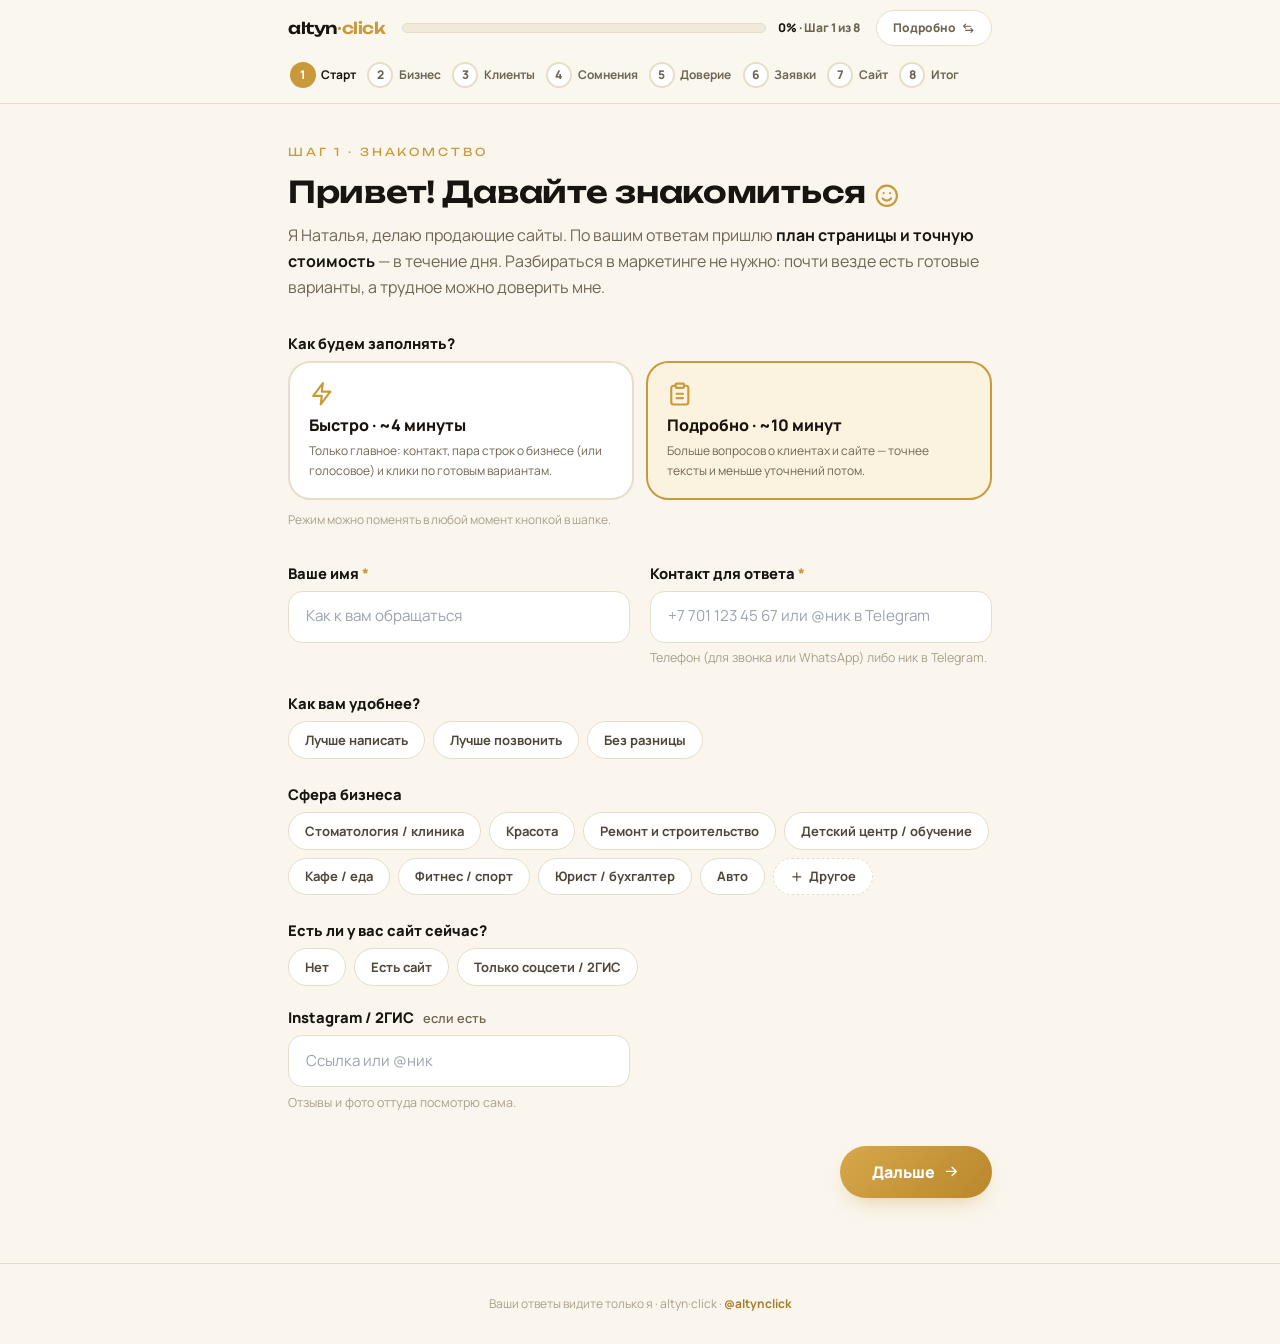
==== commit 8f51c73d: "update" ====
--- a/index.html
+++ b/index.html
@@ -12,10 +12,10 @@
 
 <meta name="theme-color" content="#FAF6EE">
 <meta name="referrer" content="strict-origin-when-cross-origin">
-<link rel="icon" href="/favicon.ico" sizes="any">
-<link rel="icon" href="/favicon.svg" type="image/svg+xml">
-<link rel="apple-touch-icon" href="/apple-touch-icon.png">
-<link rel="stylesheet" href="/assets/brief.css?v=ab2e3445d6">
+<link rel="icon" href="favicon.ico" sizes="any">
+<link rel="icon" href="favicon.svg" type="image/svg+xml">
+<link rel="apple-touch-icon" href="apple-touch-icon.png">
+<link rel="stylesheet" href="assets/brief.css?v=d869900128">
 </head>
 
 <body class="antialiased">
@@ -39,6 +39,10 @@
     <symbol id="i-left" viewBox="0 0 24 24"><path d="M19 12H5M11 6l-6 6 6 6"/></symbol>
     <symbol id="i-right" viewBox="0 0 24 24"><path d="M5 12h14M13 6l6 6-6 6"/></symbol>
     <symbol id="i-x" viewBox="0 0 24 24"><path d="M18 6 6 18M6 6l12 12"/></symbol>
+    <symbol id="i-swap" viewBox="0 0 24 24"><path d="M7 4 3 8l4 4M3 8h14M17 20l4-4-4-4M21 16H7"/></symbol>
+    <symbol id="i-clip" viewBox="0 0 24 24"><path d="m21 11-8.6 8.6a5 5 0 0 1-7-7L14 4a3.3 3.3 0 0 1 4.7 4.7L10 17.3a1.7 1.7 0 0 1-2.4-2.4L15.5 7"/></symbol>
+    <symbol id="i-down" viewBox="0 0 24 24"><path d="M12 3v12M7 10l5 5 5-5M4 21h16"/></symbol>
+    <symbol id="i-undo" viewBox="0 0 24 24"><path d="M3 12a9 9 0 1 0 3-6.7L3 8M3 3v5h5"/></symbol>
   </defs>
 </svg>
 
@@ -49,9 +53,9 @@
       <div class="font-disp font-semibold text-base tracking-tight whitespace-nowrap">altyn<span class="text-gold">·click</span></div>
       <div class="flex-1 flex items-center gap-3 min-w-0">
         <div class="flex-1 h-2.5 rounded-full bg-cream border border-line overflow-hidden min-w-[50px]"><div id="pBar" class="h-full pfill rounded-full" style="width:0%"></div></div>
-        <div class="text-xs font-extrabold whitespace-nowrap"><span id="pPct">0%</span><span class="hidden sm:inline text-mut"> · <span id="pStep">Шаг 1 из 8</span></span></div>
-      </div>
-      <button type="button" id="modePill" class="navpill" title="Поменять режим заполнения"><svg class="ic"><use href="#i-list"/></svg><span>Подробно</span></button>
+        <div class="text-xs font-extrabold whitespace-nowrap"><span id="pPct">0%</span><span class="text-mut"> · <span id="pStep">Шаг 1 из 8</span></span></div>
+      </div>
+      <button type="button" id="modePill" class="navpill" title="Сменить режим заполнения"><span>Подробно</span><svg class="ic"><use href="#i-swap"/></svg></button>
     </div>
     <nav id="dots" class="flex gap-1.5 md:gap-2 overflow-x-auto nosb pb-2.5" aria-label="Шаги брифа">
       <button type="button" class="dot" data-goto="1"><span class="dn">1</span><span class="dl">Старт</span></button>
@@ -68,6 +72,10 @@
 
 <main class="max-w-3xl mx-auto px-4 md:px-8 pt-10 pb-16">
   <div id="formWrap">
+  <div id="restoreBar" class="restorebar" hidden>
+    <span>Вернула ваши ответы из черновика — можно продолжать с того же места.</span>
+    <button type="button" class="resetbtn" data-reset>Начать заново</button>
+  </div>
   <form id="briefForm" novalidate>
 
     <!-- ШАГ 1 -->
@@ -82,7 +90,7 @@
           <button type="button" class="modecard" data-mode="fast">
             <svg class="ic-lg text-gold"><use href="#i-bolt"/></svg>
             <div class="font-extrabold mt-1">Быстро · ~4 минуты</div>
-            <p class="text-xs text-mut mt-1 leading-relaxed">Только главное: имя, контакт и 3 коротких ответа текстом (или голосом). Остальное — клики по вариантам.</p>
+            <p class="text-xs text-mut mt-1 leading-relaxed">Только главное: контакт, пара строк о бизнесе (или голосовое) и клики по готовым вариантам.</p>
           </button>
           <button type="button" class="modecard" data-mode="full">
             <svg class="ic-lg text-gold"><use href="#i-list"/></svg>
@@ -94,8 +102,17 @@
       </div>
 
       <div class="mt-8 grid sm:grid-cols-2 gap-5">
-        <div><label class="lb" for="f-name">Ваше имя <span class="req">*</span></label><input id="f-name" class="inp" maxlength="200" name="name" autocomplete="given-name" placeholder="Как к вам обращаться"></div>
-        <div><label class="lb" for="f-contact">Контакт для ответа <span class="req">*</span></label><input id="f-contact" class="inp" maxlength="200" name="contact" autocomplete="tel" placeholder="Telegram @, WhatsApp или телефон"></div>
+        <div><label class="lb" for="f-name">Ваше имя <span class="req">*</span></label><input id="f-name" class="inp" maxlength="200" name="name" autocomplete="given-name" enterkeyhint="next" placeholder="Как к вам обращаться"></div>
+        <div><label class="lb" for="f-contact">Контакт для ответа <span class="req">*</span></label><input id="f-contact" class="inp" maxlength="200" name="contact" autocomplete="tel" enterkeyhint="next" placeholder="+7 701 123 45 67 или @ник в Telegram"><p class="hint">Телефон (для звонка или WhatsApp) либо ник в Telegram.</p></div>
+      </div>
+
+      <div class="mt-6">
+        <div class="lb">Как вам удобнее?</div>
+        <div class="chips" data-chips="contactway">
+          <button type="button" class="chip" data-val="Лучше написать">Лучше написать</button>
+          <button type="button" class="chip" data-val="Лучше позвонить">Лучше позвонить</button>
+          <button type="button" class="chip" data-val="Без разницы">Без разницы</button>
+        </div>
       </div>
 
       <div class="mt-6">
@@ -136,7 +153,7 @@
           <button type="button" class="chip" data-val="Не находится в поиске">Не находится в поиске</button>
         </div>
       </div>
-      <input id="hp" name="website" class="hp" tabindex="-1" autocomplete="off" aria-hidden="true">
+      <input id="hp" name="hp_x7q" class="hp" tabindex="-1" autocomplete="off" aria-hidden="true">
     </section>
 
     <!-- ШАГ 2 -->
@@ -157,13 +174,15 @@
             <div class="rtimer text-xs text-mut mt-1">0:00 · до 5 минут</div>
           </div>
         </div>
-        <p class="text-sm text-mut mt-3.5 leading-relaxed">Не знаете, что написать? Просто расскажите о бизнесе так, как рассказали бы человеку. Остальное мы разберём сами. <b class="text-ink">С голосовым поля «Чем занимаетесь» и «Услуги» можно не заполнять, а в вопросах о клиентах — отметить только то, что не успели сказать.</b></p>
+        <p class="text-sm text-mut mt-3.5 leading-relaxed">Не знаете, что написать? Просто расскажите о бизнесе так, как рассказали бы человеку. Остальное я разберу сама. <b class="text-ink">С голосовым от 15 секунд поля «Чем занимаетесь» и «Услуги» можно не заполнять, а в вопросах о клиентах — отметить только то, что не успели сказать.</b></p>
         <div class="vlist mt-3 space-y-2"></div>
         <p class="rhint text-xs text-mutd mt-2.5" aria-live="polite"></p>
-        <p class="text-[11px] text-mutd mt-1">Запись отправится вместе с брифом. При перезагрузке страницы записи не сохраняются.</p>
+        <p class="text-[11px] text-mutd mt-1">Запись отправится вместе с брифом и сохранится в черновике, если закрыть страницу.</p>
       </div>
 
       <div class="mt-8 space-y-5">
+        <div><label class="lb" for="f-bizname">Название бизнеса <span class="lbhint">как на вывеске или в Instagram</span></label>
+          <input id="f-bizname" class="inp" maxlength="200" name="bizname" enterkeyhint="next" placeholder="Например: «Дента Плюс»"></div>
         <div><label class="lb" for="f-activity">Чем занимаетесь? <span class="req">*</span></label>
           <textarea id="f-activity" class="inp" maxlength="2000" name="activity" placeholder="Например: семейная стоматология в Алматы, лечим взрослых и детей. Работаем с 2016 года."></textarea>
           <p class="hint">1–2 предложения достаточно.</p></div>
@@ -301,7 +320,6 @@
         </div>
         <label class="trustbtn mt-2"><input type="checkbox" class="tcbx" data-trust="4"><svg class="ic"><use href="#i-spark"/></svg><span>Доверяю вам</span></label>
       </div>
-      <p class="voicenote mt-5" hidden><svg class="ic"><use href="#i-mic"/></svg><span>Вы уже рассказали о бизнесе голосом — отметьте только то, что не успели сказать.</span></p>
       <div class="blk-fields mt-8 space-y-6">
         <div>
           <div class="lb">Что обычно смущает или пугает клиентов? <span class="req">*</span></div>
@@ -379,7 +397,12 @@
             <button type="button" class="chip" data-val="Прайс / презентация">Прайс / презентация</button>
             <button type="button" class="chip" data-val="Ничего — поможете">Ничего — поможете</button>
           </div>
-          <p class="hint">Файлы пришлёте потом в Telegram — загружать сюда не нужно.</p>
+        </div>
+        <div>
+          <div class="lb">Прикрепить файлы <span class="lbhint">по желанию</span></div>
+          <label class="filebtn"><input type="file" id="fileInp" multiple accept="image/*,application/pdf"><svg class="ic"><use href="#i-clip"/></svg><span>Логотип, фото, прайс</span></label>
+          <div id="fileList" class="mt-2.5 space-y-2"></div>
+          <p class="hint">Фото и PDF, до 8 файлов и 25 МБ вместе. Можно прислать и потом в Telegram.</p>
         </div>
       </div>
       <div class="trustnote"><svg class="ic"><use href="#i-spark"/></svg><span>Посмотрю ваши соцсети и 2ГИС и соберу доказательства сама, а недостающее подскажу, как быстро получить.</span></div>
@@ -408,6 +431,10 @@
           </div>
           <p class="hint">Одно главное действие — так сайт приносит больше обращений. Остальные способы связи тоже будут.</p>
         </div>
+        <div class="dhide"><label class="lb" for="f-pubphone">Номер или ник для кнопок на сайте <span class="lbhint">если не тот, что для связи со мной</span></label>
+          <input id="f-pubphone" class="inp" maxlength="200" name="pubphone" enterkeyhint="next" placeholder="+7 777 000 00 00 — WhatsApp администратора"></div>
+        <div data-if="format=У нас на месте;action=Прийти по адресу"><label class="lb" for="f-addr">Адрес и часы работы</label>
+          <input id="f-addr" class="inp" maxlength="300" name="addr" enterkeyhint="next" placeholder="Абая 10, 2 этаж · пн–сб 10:00–20:00"><p class="hint">Если всё верно указано в 2ГИС — можно не писать.</p></div>
         <div data-if="action=Оставить заявку на сайте">
           <div class="lb">Куда присылать заявки с сайта?</div>
           <div class="chips" data-chips="leadto" data-multi data-other="Например: в CRM">
@@ -536,7 +563,7 @@
             <button type="button" class="chip" data-val="Фирменные шрифты">Фирменные шрифты</button>
             <button type="button" class="chip" data-val="Вывеска, визитки, упаковка">Вывеска, визитки, упаковка</button>
           </div>
-          <p class="hint">Файлы пришлёте потом в Telegram — цвета возьму оттуда.</p>
+          <p class="hint">Файлы прикрепите на шаге «Доверие» или пришлите в Telegram — цвета возьму оттуда.</p>
         </div>
         <div data-if="brand=Есть|Есть только логотип">
           <div class="lb">Что делаем со стилем?</div>
@@ -560,6 +587,33 @@
           </div>
         </div>
         <div>
+          <div class="lb">Домен (адрес сайта)</div>
+          <div class="chips" data-chips="domain">
+            <button type="button" class="chip" data-val="Есть домен и доступы">Есть домен и доступы</button>
+            <button type="button" class="chip" data-val="Домен есть, доступов нет">Домен есть, доступов нет</button>
+            <button type="button" class="chip" data-val="Нет домена — поможете">Нет — поможете</button>
+            <button type="button" class="chip" data-val="Не знаю">Не знаю</button>
+          </div>
+        </div>
+        <div class="dhide">
+          <div class="lb">Кто будет менять цены и фото после запуска?</div>
+          <div class="chips" data-chips="updates">
+            <button type="button" class="chip" data-val="Сами — нужно простое редактирование">Сами — нужно простое редактирование</button>
+            <button type="button" class="chip" data-val="Вы — по запросу">Вы — по запросу</button>
+            <button type="button" class="chip" data-val="Меняется редко">Меняется редко</button>
+          </div>
+        </div>
+        <div>
+          <div class="lb">Бюджет</div>
+          <div class="chips" data-chips="budget">
+            <button type="button" class="chip" data-val="Самый доступный вариант">Самый доступный вариант</button>
+            <button type="button" class="chip" data-val="Баланс цены и возможностей">Баланс цены и возможностей</button>
+            <button type="button" class="chip" data-val="Готовы вложиться в максимум">Готовы вложиться в максимум</button>
+            <button type="button" class="chip" data-val="Сначала хочу узнать цену">Сначала хочу узнать цену</button>
+          </div>
+          <p class="hint">Точную стоимость пришлю вместе с планом страницы.</p>
+        </div>
+        <div>
           <div class="lb">Когда планируете запуск?</div>
           <div class="chips" data-chips="terms">
             <button type="button" class="chip" data-val="Нужно срочно — за неделю">Нужно срочно — за неделю</button>
@@ -583,13 +637,18 @@
 
       <div id="tsBox" class="mt-5"></div>
 
-      <p class="text-xs text-mutd mt-5 leading-relaxed">Нажимая «Отправить бриф», вы соглашаетесь на обработку указанных данных (имя, контакт, ответы и голосовые) для подготовки предложения и связи с вами. Никакого спама. Черновик сохраняется в этом браузере — можно вернуться позже.</p>
+      <p class="text-xs text-mutd mt-5 leading-relaxed">Нажимая «Отправить бриф», вы соглашаетесь на обработку указанных данных (имя, контакт, ответы, голосовые и файлы) для подготовки предложения и связи с вами. Никакого спама. Черновик сохраняется в этом браузере — можно вернуться позже.</p>
+      <div class="mt-4 flex flex-wrap gap-x-5 gap-y-2">
+        <button type="button" class="linkbtn" data-copy><svg class="ic"><use href="#i-down"/></svg>Скачать копию ответов</button>
+        <button type="button" class="linkbtn" data-reset><svg class="ic"><use href="#i-undo"/></svg>Начать заново</button>
+      </div>
     </section>
 
     <!-- навигация -->
     <div id="warnbar" class="warnbar" role="alert"></div>
     <div class="mt-8 flex items-center justify-between gap-4">
       <button type="button" id="btnBack" class="btn btn-ghost px-5 sm:px-7 py-3.5" style="visibility:hidden"><svg class="ic"><use href="#i-left"/></svg>Назад</button>
+      <button type="button" id="btnToSum" class="btn btn-ghost px-5 sm:px-7 py-3.5 ml-auto" hidden>К итогу</button>
       <button type="button" id="btnNext" class="btn btn-gold px-5 sm:px-8 py-3.5"><span id="btnNextText">Дальше</span><svg class="ic" id="btnNextIc"><use href="#i-right"/></svg></button>
     </div>
   </form>
@@ -602,9 +661,13 @@
         <svg class="w-10 h-10 icon-stroke" style="stroke-width:2.5"><use href="#i-check"/></svg>
       </div>
       <h2 class="font-disp font-semibold text-2xl md:text-3xl mt-6">Спасибо! Бриф получен.</h2>
-      <p class="text-mut mt-4 leading-relaxed">Я изучу информацию и свяжусь с вами.</p>
-      <p class="text-sm text-mut mt-3">Срочнее? Пишите сразу: <a class="text-golddeep font-bold" href="https://t.me/altynclick" target="_blank" rel="noopener">@altynclick</a></p>
-      <button type="button" id="btnAgain" class="btn btn-ghost mt-8 px-7 py-3.5">Заполнить ещё один бриф</button>
+      <p class="text-mut mt-4 leading-relaxed">В течение рабочего дня пришлю план страницы и точную стоимость<span id="doneTo"></span>.</p>
+      <p class="text-sm text-mut mt-3">Есть логотип, фото или прайс? Отправьте их в Telegram — прикреплю к вашему брифу.</p>
+      <div class="mt-7 flex flex-wrap justify-center gap-3">
+        <a class="btn btn-gold px-7 py-3.5" href="https://t.me/altynclick" target="_blank" rel="noopener"><svg class="ic"><use href="#i-send"/></svg>Отправить файлы в Telegram</a>
+        <button type="button" class="btn btn-ghost px-7 py-3.5" data-copy><svg class="ic"><use href="#i-down"/></svg>Копия ответов</button>
+      </div>
+      <button type="button" id="btnAgain" class="linkbtn mt-7">Заполнить ещё один бриф</button>
     </div>
   </div>
 </main>
@@ -613,7 +676,7 @@
   <p class="text-center text-xs text-mutd">Ваши ответы видите только я · altyn·click · <a href="https://t.me/altynclick" target="_blank" rel="noopener" class="text-golddeep font-bold">@altynclick</a></p>
 </footer>
 
-<script src="/assets/brief.js?v=8d0ca7484b" defer></script>
+<script src="assets/brief.js?v=a7468c6b58" defer></script>
 <script src="https://challenges.cloudflare.com/turnstile/v0/api.js?render=explicit" async defer></script>
 </body>
 </html>
--- a/assets/brief.css
+++ b/assets/brief.css
@@ -1 +1 @@
-*,:after,:before{--tw-border-spacing-x:0;--tw-border-spacing-y:0;--tw-translate-x:0;--tw-translate-y:0;--tw-rotate:0;--tw-skew-x:0;--tw-skew-y:0;--tw-scale-x:1;--tw-scale-y:1;--tw-pan-x: ;--tw-pan-y: ;--tw-pinch-zoom: ;--tw-scroll-snap-strictness:proximity;--tw-gradient-from-position: ;--tw-gradient-via-position: ;--tw-gradient-to-position: ;--tw-ordinal: ;--tw-slashed-zero: ;--tw-numeric-figure: ;--tw-numeric-spacing: ;--tw-numeric-fraction: ;--tw-ring-inset: ;--tw-ring-offset-width:0px;--tw-ring-offset-color:#fff;--tw-ring-color:rgba(59,130,246,.5);--tw-ring-offset-shadow:0 0 #0000;--tw-ring-shadow:0 0 #0000;--tw-shadow:0 0 #0000;--tw-shadow-colored:0 0 #0000;--tw-blur: ;--tw-brightness: ;--tw-contrast: ;--tw-grayscale: ;--tw-hue-rotate: ;--tw-invert: ;--tw-saturate: ;--tw-sepia: ;--tw-drop-shadow: ;--tw-backdrop-blur: ;--tw-backdrop-brightness: ;--tw-backdrop-contrast: ;--tw-backdrop-grayscale: ;--tw-backdrop-hue-rotate: ;--tw-backdrop-invert: ;--tw-backdrop-opacity: ;--tw-backdrop-saturate: ;--tw-backdrop-sepia: ;--tw-contain-size: ;--tw-contain-layout: ;--tw-contain-paint: ;--tw-contain-style: }::backdrop{--tw-border-spacing-x:0;--tw-border-spacing-y:0;--tw-translate-x:0;--tw-translate-y:0;--tw-rotate:0;--tw-skew-x:0;--tw-skew-y:0;--tw-scale-x:1;--tw-scale-y:1;--tw-pan-x: ;--tw-pan-y: ;--tw-pinch-zoom: ;--tw-scroll-snap-strictness:proximity;--tw-gradient-from-position: ;--tw-gradient-via-position: ;--tw-gradient-to-position: ;--tw-ordinal: ;--tw-slashed-zero: ;--tw-numeric-figure: ;--tw-numeric-spacing: ;--tw-numeric-fraction: ;--tw-ring-inset: ;--tw-ring-offset-width:0px;--tw-ring-offset-color:#fff;--tw-ring-color:rgba(59,130,246,.5);--tw-ring-offset-shadow:0 0 #0000;--tw-ring-shadow:0 0 #0000;--tw-shadow:0 0 #0000;--tw-shadow-colored:0 0 #0000;--tw-blur: ;--tw-brightness: ;--tw-contrast: ;--tw-grayscale: ;--tw-hue-rotate: ;--tw-invert: ;--tw-saturate: ;--tw-sepia: ;--tw-drop-shadow: ;--tw-backdrop-blur: ;--tw-backdrop-brightness: ;--tw-backdrop-contrast: ;--tw-backdrop-grayscale: ;--tw-backdrop-hue-rotate: ;--tw-backdrop-invert: ;--tw-backdrop-opacity: ;--tw-backdrop-saturate: ;--tw-backdrop-sepia: ;--tw-contain-size: ;--tw-contain-layout: ;--tw-contain-paint: ;--tw-contain-style: }/*! tailwindcss v3.4.19 | MIT License | https://tailwindcss.com*/*,:after,:before{box-sizing:border-box;border:0 solid #e5e7eb}:after,:before{--tw-content:""}:host,html{line-height:1.5;-webkit-text-size-adjust:100%;-moz-tab-size:4;-o-tab-size:4;tab-size:4;font-family:Manrope,sans-serif;font-feature-settings:normal;font-variation-settings:normal;-webkit-tap-highlight-color:transparent}body{margin:0;line-height:inherit}hr{height:0;color:inherit;border-top-width:1px}abbr:where([title]){-webkit-text-decoration:underline dotted;text-decoration:underline dotted}h1,h2,h3,h4,h5,h6{font-size:inherit;font-weight:inherit}a{color:inherit;text-decoration:inherit}b,strong{font-weight:bolder}code,kbd,pre,samp{font-family:ui-monospace,SFMono-Regular,Menlo,Monaco,Consolas,Liberation Mono,Courier New,monospace;font-feature-settings:normal;font-variation-settings:normal;font-size:1em}small{font-size:80%}sub,sup{font-size:75%;line-height:0;position:relative;vertical-align:baseline}sub{bottom:-.25em}sup{top:-.5em}table{text-indent:0;border-color:inherit;border-collapse:collapse}button,input,optgroup,select,textarea{font-family:inherit;font-feature-settings:inherit;font-variation-settings:inherit;font-size:100%;font-weight:inherit;line-height:inherit;letter-spacing:inherit;color:inherit;margin:0;padding:0}button,select{text-transform:none}button,input:where([type=button]),input:where([type=reset]),input:where([type=submit]){-webkit-appearance:button;background-color:transparent;background-image:none}:-moz-focusring{outline:auto}:-moz-ui-invalid{box-shadow:none}progress{vertical-align:baseline}::-webkit-inner-spin-button,::-webkit-outer-spin-button{height:auto}[type=search]{-webkit-appearance:textfield;outline-offset:-2px}::-webkit-search-decoration{-webkit-appearance:none}::-webkit-file-upload-button{-webkit-appearance:button;font:inherit}summary{display:list-item}blockquote,dd,dl,figure,h1,h2,h3,h4,h5,h6,hr,p,pre{margin:0}fieldset{margin:0}fieldset,legend{padding:0}menu,ol,ul{list-style:none;margin:0;padding:0}dialog{padding:0}textarea{resize:vertical}input::-moz-placeholder,textarea::-moz-placeholder{opacity:1;color:#9ca3af}input::placeholder,textarea::placeholder{opacity:1;color:#9ca3af}[role=button],button{cursor:pointer}:disabled{cursor:default}audio,canvas,embed,iframe,img,object,svg,video{display:block;vertical-align:middle}img,video{max-width:100%;height:auto}[hidden]:where(:not([hidden=until-found])){display:none}html{scroll-behavior:smooth}body{font-family:Manrope,sans-serif;background:#faf6ee;color:#181410}::-moz-selection{background:#c89a3c;color:#fff}::selection{background:#c89a3c;color:#fff}.dots{background-image:radial-gradient(rgba(24,20,16,.07) 1px,transparent 0);background-size:22px 22px}.eyebrow{font-family:Unbounded,sans-serif;font-size:11px;letter-spacing:.26em;text-transform:uppercase;color:#c89a3c}.btn{display:inline-flex;align-items:center;justify-content:center;gap:.5rem;border-radius:9999px;font-weight:800;transition:all .25s;white-space:nowrap;cursor:pointer}.btn-gold{background:linear-gradient(135deg,#d6a84b,#b9862c);color:#fff;box-shadow:0 10px 22px -10px rgba(200,154,60,.55)}.btn-gold:hover{transform:translateY(-1px)}.btn-ghost{border:1.5px solid #e6dec9;color:#181410;background:#fff}.btn-ghost:hover{border-color:#c89a3c;color:#a67c28}.navpill{white-space:nowrap;font-size:12px;font-weight:800;padding:.5rem 1rem;border-radius:9999px;border:1.5px solid #e6dec9;background:#fff;color:#6f6553;transition:.2s;cursor:pointer}.navpill:hover{border-color:#c89a3c;color:#a67c28}.pfill{background:linear-gradient(90deg,#d6a84b,#b9862c);transition:width .5s cubic-bezier(.22,.61,.36,1)}.nosb{scrollbar-width:none}.nosb::-webkit-scrollbar{display:none}.inp{width:100%;border-radius:.9rem;border:1.5px solid #e6dec9;background:#fff;padding:.85rem 1.05rem;outline:none;font-size:.95rem;font-family:Manrope,sans-serif;transition:.2s}.inp:focus{border-color:#c89a3c;box-shadow:0 0 0 4px rgba(200,154,60,.14)}.inp.err{border-color:#e05252;box-shadow:0 0 0 4px rgba(224,82,82,.12)}textarea.inp{min-height:96px;resize:vertical;line-height:1.6}.lb{display:block;font-weight:800;font-size:.92rem;margin-bottom:.45rem}.lbhint{font-weight:600;font-size:.8rem;color:#6f6553;margin-left:.35rem}.req{color:#c89a3c}.hint{font-size:.78rem;color:#a99f8c;margin-top:.4rem;line-height:1.5}.hp{position:absolute;left:-9999px;opacity:0;width:1px;height:1px}.chips{display:flex;flex-wrap:wrap;gap:.5rem}.chips.err{box-shadow:0 0 0 3px rgba(224,82,82,.35);border-radius:1rem}.chip{border:1.5px solid #e6dec9;background:#fff;border-radius:9999px;padding:.55rem 1rem;font:700 13px Manrope,sans-serif;color:#4e463a;cursor:pointer;transition:.15s}.chip.on,.chip:hover{border-color:#c89a3c}.chip.on{background:#c89a3c;color:#fff}.modecard{border:2px solid #e6dec9;border-radius:1.4rem;background:#fff;padding:1.1rem 1.2rem;cursor:pointer;transition:.2s;text-align:left}.modecard:hover{border-color:#c89a3c;transform:translateY(-1px)}.modecard.on{border-color:#c89a3c;background:#fbf3df}body.fast .dhide{display:none!important}.trustbtn{position:relative;display:inline-flex;align-items:center;gap:.5rem;border:1.5px solid #e6dec9;background:#fff;border-radius:9999px;padding:.55rem 1rem;font:800 12px Manrope,sans-serif;color:#6f6553;cursor:pointer;transition:.2s;flex:none}.trustbtn.on,.trustbtn:hover{border-color:#c89a3c}.trustbtn.on{background:#fbf3df;color:#a67c28}.trustbtn:focus-within{border-color:#c89a3c}.tcbx{position:absolute;opacity:0;width:0;height:0}.trustnote{display:none;align-items:flex-start;gap:.6rem;background:rgba(200,154,60,.1);border:1.5px dashed rgba(200,154,60,.5);border-radius:1.2rem;padding:1rem 1.15rem;font-size:.9rem;color:#a67c28;line-height:1.55;margin-top:1.25rem}.step.trusted .trustnote{display:flex}.step.trusted .blk-fields{display:none}.trustcard{display:flex;gap:1rem;align-items:flex-start;border:2px solid rgba(200,154,60,.45);background:linear-gradient(135deg,#fbf3df,#f7ebd3);border-radius:1.5rem;padding:1.25rem 1.35rem;cursor:pointer;transition:.2s}.trustcard:hover{border-color:#c89a3c}.step{display:none}.step.active{display:block;animation:fadeUp .45s cubic-bezier(.22,.61,.36,1)}@keyframes fadeUp{0%{opacity:0;transform:translateY(14px)}to{opacity:1;transform:none}}.dot{gap:.35rem;background:none;border:none;cursor:pointer;padding:.35rem .1rem;flex:none}.dot,.dot .dn{display:flex;align-items:center}.dot .dn{width:26px;height:26px;border-radius:9999px;border:2px solid #e6dec9;background:#fff;font:800 12px Manrope,sans-serif;color:#6f6553;justify-content:center;transition:.2s}.dot .dl{font:700 12px Manrope,sans-serif;color:#6f6553;white-space:nowrap}.dot.cur .dn{border-color:#c89a3c;background:#c89a3c;color:#fff}.dot.cur .dl{color:#181410}.dot.done .dn{border-color:#3e9b5f;background:rgba(62,155,95,.12);color:#3e9b5f}@media (max-width:640px){.dot .dl{display:none}}.recbtn{width:58px;height:58px;border-radius:9999px;background:linear-gradient(135deg,#d6a84b,#b9862c);color:#fff;display:flex;align-items:center;justify-content:center;flex:none;transition:.2s;cursor:pointer;border:none;box-shadow:0 10px 22px -10px rgba(200,154,60,.6)}.recbtn:hover{transform:scale(1.06)}.recbtn.rec{background:#e05252;animation:recpulse 1.3s infinite}@keyframes recpulse{0%{box-shadow:0 0 0 0 rgba(224,82,82,.45)}70%{box-shadow:0 0 0 16px rgba(224,82,82,0)}to{box-shadow:0 0 0 0 rgba(224,82,82,0)}}.voicecard{background:#fff;border:1.5px solid #e6dec9;border-radius:1.5rem;padding:1.35rem}.vitem{display:flex;align-items:center;gap:.75rem;background:#fbf8f1;border:1.5px solid #e6dec9;border-radius:1rem;padding:.55rem .9rem}.vitem audio{height:36px;flex:1;min-width:0}.vdur{font:800 12px Unbounded,sans-serif;color:#a67c28;white-space:nowrap}.vdel{width:28px;height:28px;border-radius:9999px;border:1.5px solid #e6dec9;background:#fff;color:#6f6553;cursor:pointer;flex:none;transition:.15s}.vdel:hover{border-color:#e05252;color:#e05252}.sumstep{background:#fff;border:1.5px solid #e6dec9;border-radius:1.25rem;padding:1.1rem 1.25rem}.sumstep+.sumstep{margin-top:.75rem}.sumt{font-weight:800;font-size:.95rem;display:flex;justify-content:space-between;align-items:center;gap:1rem}.sedit{background:none;border:none;color:#a67c28;font:800 12px Manrope,sans-serif;cursor:pointer;padding:.2rem}.sedit:hover{text-decoration:underline}.sumtrust{color:#a67c28;font-weight:700;font-size:.88rem;margin-top:.4rem}.sumrow{font-size:.88rem;color:#4e463a;margin-top:.35rem;line-height:1.55;word-break:break-word}.sumrow span{color:#6f6553;font-weight:700}.sumrow.empty{color:#a99f8c;font-style:italic}.warnbar{display:none;background:#fdecec;border:1.5px solid #f3bdbd;color:#b34040;border-radius:1rem;padding:.85rem 1.1rem;font-size:.9rem;font-weight:600;margin-top:1.25rem;line-height:1.55}.warnbar.show{display:block}.ic,.ic-lg,.icon-stroke{fill:none;stroke:currentColor;stroke-width:2;stroke-linecap:round;stroke-linejoin:round;flex:none}.ic{width:1.05em;height:1.05em;vertical-align:-.15em}.ic,.ic-lg{display:inline-block}.ic-lg{width:1.6rem;height:1.6rem;vertical-align:-.2em;color:#c89a3c}.h-step{font-family:Unbounded,sans-serif;font-weight:600;font-size:1.5rem;line-height:1.25;letter-spacing:-.01em;margin-top:.75rem}@media (min-width:768px){.h-step{font-size:1.875rem}}.navpill{display:inline-flex;align-items:center;gap:.4rem}.trustnote .ic{margin-top:.15rem}.chip.other{border-style:dashed;display:inline-flex;align-items:center;gap:.35rem}.chip.other.on{border-style:solid}.otherinp{margin-top:.6rem}[data-cond-off]{display:none!important}.warnbar{align-items:flex-start;gap:.55rem}.warnbar.show{display:flex}.recbtn .rstop,.recbtn.rec .rmic{display:none}.recbtn.rec .rstop{display:block}.recbtn.sm{width:38px;height:38px;box-shadow:0 6px 14px -8px rgba(200,154,60,.6)}.vmini{display:flex;flex-wrap:wrap;align-items:center;gap:.4rem .7rem}.voicenote{display:flex;align-items:flex-start;gap:.55rem;background:#fff;border:1.5px solid #e6dec9;border-radius:1rem;padding:.75rem 1rem;font-size:.88rem;color:#6f6553;line-height:1.5}.voicenote[hidden]{display:none}.voicenote .ic{color:#c89a3c;margin-top:.15rem}.statuscard{border:2px solid rgba(200,154,60,.45);background:linear-gradient(135deg,#fbf3df,#f7ebd3);border-radius:1.5rem;padding:1.15rem 1.3rem}.statuscard.ok{border-color:rgba(62,155,95,.45);background:rgba(62,155,95,.07)}.statuscard .stt{font-weight:800;font-size:1rem;display:flex;align-items:center;gap:.45rem}.statuscard.ok .stt{color:#2f7d4b}.statuscard .std{font-size:.88rem;color:#6f6553;margin-top:.3rem;line-height:1.5}.stlinks{display:flex;flex-wrap:wrap;gap:.4rem;margin-top:.6rem}.stlink{border:1.5px solid #e6dec9;background:#fff;border-radius:9999px;padding:.35rem .8rem;font:700 12px Manrope,sans-serif;color:#a67c28;cursor:pointer;transition:.15s}.stlink:hover{border-color:#c89a3c}.btn:focus-visible,.chip:focus-visible,.dot:focus-visible,.modecard:focus-visible,.recbtn:focus-visible,.stlink:focus-visible{outline:3px solid rgba(200,154,60,.55);outline-offset:2px}.trustbtn:has(.tcbx:focus-visible){outline:3px solid rgba(200,154,60,.55);outline-offset:2px}.visible{visibility:visible}.sticky{position:sticky}.top-0{top:0}.z-50{z-index:50}.mx-auto{margin-left:auto;margin-right:auto}.mt-1{margin-top:.25rem}.mt-2{margin-top:.5rem}.mt-2\.5{margin-top:.625rem}.mt-3{margin-top:.75rem}.mt-3\.5{margin-top:.875rem}.mt-4{margin-top:1rem}.mt-5{margin-top:1.25rem}.mt-6{margin-top:1.5rem}.mt-7{margin-top:1.75rem}.mt-8{margin-top:2rem}.block{display:block}.flex{display:flex}.grid{display:grid}.\!hidden{display:none!important}.hidden{display:none}.h-10{height:2.5rem}.h-14{height:3.5rem}.h-2\.5{height:.625rem}.h-20{height:5rem}.h-3\.5{height:.875rem}.h-4{height:1rem}.h-5{height:1.25rem}.h-6{height:1.5rem}.h-full{height:100%}.w-10{width:2.5rem}.w-20{width:5rem}.w-3\.5{width:.875rem}.w-4{width:1rem}.w-5{width:1.25rem}.w-6{width:1.5rem}.min-w-0{min-width:0}.min-w-\[50px\]{min-width:50px}.max-w-3xl{max-width:48rem}.max-w-lg{max-width:32rem}.flex-1{flex:1 1 0%}.basis-full{flex-basis:100%}.flex-wrap{flex-wrap:wrap}.items-start{align-items:flex-start}.items-center{align-items:center}.justify-center{justify-content:center}.justify-between{justify-content:space-between}.gap-1\.5{gap:.375rem}.gap-3{gap:.75rem}.gap-4{gap:1rem}.gap-5{gap:1.25rem}.space-y-2>:not([hidden])~:not([hidden]){--tw-space-y-reverse:0;margin-top:calc(.5rem*(1 - var(--tw-space-y-reverse)));margin-bottom:calc(.5rem*var(--tw-space-y-reverse))}.space-y-5>:not([hidden])~:not([hidden]){--tw-space-y-reverse:0;margin-top:calc(1.25rem*(1 - var(--tw-space-y-reverse)));margin-bottom:calc(1.25rem*var(--tw-space-y-reverse))}.space-y-6>:not([hidden])~:not([hidden]){--tw-space-y-reverse:0;margin-top:calc(1.5rem*(1 - var(--tw-space-y-reverse)));margin-bottom:calc(1.5rem*var(--tw-space-y-reverse))}.overflow-hidden{overflow:hidden}.overflow-x-auto{overflow-x:auto}.whitespace-nowrap{white-space:nowrap}.rounded-3xl{border-radius:1.5rem}.rounded-full{border-radius:9999px}.border{border-width:1px}.border-b{border-bottom-width:1px}.border-t{border-top-width:1px}.border-line{--tw-border-opacity:1;border-color:rgb(230 222 201/var(--tw-border-opacity,1))}.bg-cream{--tw-bg-opacity:1;background-color:rgb(241 234 219/var(--tw-bg-opacity,1))}.bg-green\/15{background-color:rgba(62,155,95,.15)}.bg-paper\/95{background-color:hsla(40,55%,96%,.95)}.bg-white{--tw-bg-opacity:1;background-color:rgb(255 255 255/var(--tw-bg-opacity,1))}.p-10{padding:2.5rem}.px-4{padding-left:1rem;padding-right:1rem}.px-5{padding-left:1.25rem;padding-right:1.25rem}.px-7{padding-left:1.75rem;padding-right:1.75rem}.py-3\.5{padding-top:.875rem;padding-bottom:.875rem}.py-8{padding-top:2rem;padding-bottom:2rem}.pb-16{padding-bottom:4rem}.pb-2\.5{padding-bottom:.625rem}.pt-10{padding-top:2.5rem}.text-center{text-align:center}.font-disp{font-family:Unbounded,sans-serif}.text-2xl{font-size:1.5rem;line-height:2rem}.text-\[11px\]{font-size:11px}.text-base{font-size:1rem;line-height:1.5rem}.text-sm{font-size:.875rem;line-height:1.25rem}.text-xs{font-size:.75rem;line-height:1rem}.font-bold{font-weight:700}.font-extrabold{font-weight:800}.font-semibold{font-weight:600}.leading-relaxed{line-height:1.625}.tracking-tight{letter-spacing:-.025em}.text-gold{--tw-text-opacity:1;color:rgb(200 154 60/var(--tw-text-opacity,1))}.text-golddeep{--tw-text-opacity:1;color:rgb(166 124 40/var(--tw-text-opacity,1))}.text-green{--tw-text-opacity:1;color:rgb(62 155 95/var(--tw-text-opacity,1))}.text-ink{--tw-text-opacity:1;color:rgb(24 20 16/var(--tw-text-opacity,1))}.text-mut{--tw-text-opacity:1;color:rgb(111 101 83/var(--tw-text-opacity,1))}.text-mutd{--tw-text-opacity:1;color:rgb(169 159 140/var(--tw-text-opacity,1))}.antialiased{-webkit-font-smoothing:antialiased;-moz-osx-font-smoothing:grayscale}.shadow-sm{--tw-shadow:0 1px 2px 0 rgba(0,0,0,.05);--tw-shadow-colored:0 1px 2px 0 var(--tw-shadow-color);box-shadow:var(--tw-ring-offset-shadow,0 0 #0000),var(--tw-ring-shadow,0 0 #0000),var(--tw-shadow)}.filter{filter:var(--tw-blur) var(--tw-brightness) var(--tw-contrast) var(--tw-grayscale) var(--tw-hue-rotate) var(--tw-invert) var(--tw-saturate) var(--tw-sepia) var(--tw-drop-shadow)}.backdrop-blur{--tw-backdrop-blur:blur(8px);-webkit-backdrop-filter:var(--tw-backdrop-blur) var(--tw-backdrop-brightness) var(--tw-backdrop-contrast) var(--tw-backdrop-grayscale) var(--tw-backdrop-hue-rotate) var(--tw-backdrop-invert) var(--tw-backdrop-opacity) var(--tw-backdrop-saturate) var(--tw-backdrop-sepia);backdrop-filter:var(--tw-backdrop-blur) var(--tw-backdrop-brightness) var(--tw-backdrop-contrast) var(--tw-backdrop-grayscale) var(--tw-backdrop-hue-rotate) var(--tw-backdrop-invert) var(--tw-backdrop-opacity) var(--tw-backdrop-saturate) var(--tw-backdrop-sepia)}@media (min-width:640px){.sm\:inline{display:inline}.sm\:grid-cols-2{grid-template-columns:repeat(2,minmax(0,1fr))}.sm\:px-7{padding-left:1.75rem;padding-right:1.75rem}.sm\:px-8{padding-left:2rem;padding-right:2rem}}@media (min-width:768px){.md\:gap-2{gap:.5rem}.md\:gap-4{gap:1rem}.md\:p-14{padding:3.5rem}.md\:px-8{padding-left:2rem;padding-right:2rem}.md\:text-3xl{font-size:1.875rem;line-height:2.25rem}}+*,:after,:before{--tw-border-spacing-x:0;--tw-border-spacing-y:0;--tw-translate-x:0;--tw-translate-y:0;--tw-rotate:0;--tw-skew-x:0;--tw-skew-y:0;--tw-scale-x:1;--tw-scale-y:1;--tw-pan-x: ;--tw-pan-y: ;--tw-pinch-zoom: ;--tw-scroll-snap-strictness:proximity;--tw-gradient-from-position: ;--tw-gradient-via-position: ;--tw-gradient-to-position: ;--tw-ordinal: ;--tw-slashed-zero: ;--tw-numeric-figure: ;--tw-numeric-spacing: ;--tw-numeric-fraction: ;--tw-ring-inset: ;--tw-ring-offset-width:0px;--tw-ring-offset-color:#fff;--tw-ring-color:rgba(59,130,246,.5);--tw-ring-offset-shadow:0 0 #0000;--tw-ring-shadow:0 0 #0000;--tw-shadow:0 0 #0000;--tw-shadow-colored:0 0 #0000;--tw-blur: ;--tw-brightness: ;--tw-contrast: ;--tw-grayscale: ;--tw-hue-rotate: ;--tw-invert: ;--tw-saturate: ;--tw-sepia: ;--tw-drop-shadow: ;--tw-backdrop-blur: ;--tw-backdrop-brightness: ;--tw-backdrop-contrast: ;--tw-backdrop-grayscale: ;--tw-backdrop-hue-rotate: ;--tw-backdrop-invert: ;--tw-backdrop-opacity: ;--tw-backdrop-saturate: ;--tw-backdrop-sepia: ;--tw-contain-size: ;--tw-contain-layout: ;--tw-contain-paint: ;--tw-contain-style: }::backdrop{--tw-border-spacing-x:0;--tw-border-spacing-y:0;--tw-translate-x:0;--tw-translate-y:0;--tw-rotate:0;--tw-skew-x:0;--tw-skew-y:0;--tw-scale-x:1;--tw-scale-y:1;--tw-pan-x: ;--tw-pan-y: ;--tw-pinch-zoom: ;--tw-scroll-snap-strictness:proximity;--tw-gradient-from-position: ;--tw-gradient-via-position: ;--tw-gradient-to-position: ;--tw-ordinal: ;--tw-slashed-zero: ;--tw-numeric-figure: ;--tw-numeric-spacing: ;--tw-numeric-fraction: ;--tw-ring-inset: ;--tw-ring-offset-width:0px;--tw-ring-offset-color:#fff;--tw-ring-color:rgba(59,130,246,.5);--tw-ring-offset-shadow:0 0 #0000;--tw-ring-shadow:0 0 #0000;--tw-shadow:0 0 #0000;--tw-shadow-colored:0 0 #0000;--tw-blur: ;--tw-brightness: ;--tw-contrast: ;--tw-grayscale: ;--tw-hue-rotate: ;--tw-invert: ;--tw-saturate: ;--tw-sepia: ;--tw-drop-shadow: ;--tw-backdrop-blur: ;--tw-backdrop-brightness: ;--tw-backdrop-contrast: ;--tw-backdrop-grayscale: ;--tw-backdrop-hue-rotate: ;--tw-backdrop-invert: ;--tw-backdrop-opacity: ;--tw-backdrop-saturate: ;--tw-backdrop-sepia: ;--tw-contain-size: ;--tw-contain-layout: ;--tw-contain-paint: ;--tw-contain-style: }/*! tailwindcss v3.4.19 | MIT License | https://tailwindcss.com*/*,:after,:before{box-sizing:border-box;border:0 solid #e5e7eb}:after,:before{--tw-content:""}:host,html{line-height:1.5;-webkit-text-size-adjust:100%;-moz-tab-size:4;-o-tab-size:4;tab-size:4;font-family:Manrope,sans-serif;font-feature-settings:normal;font-variation-settings:normal;-webkit-tap-highlight-color:transparent}body{margin:0;line-height:inherit}hr{height:0;color:inherit;border-top-width:1px}abbr:where([title]){-webkit-text-decoration:underline dotted;text-decoration:underline dotted}h1,h2,h3,h4,h5,h6{font-size:inherit;font-weight:inherit}a{color:inherit;text-decoration:inherit}b,strong{font-weight:bolder}code,kbd,pre,samp{font-family:ui-monospace,SFMono-Regular,Menlo,Monaco,Consolas,Liberation Mono,Courier New,monospace;font-feature-settings:normal;font-variation-settings:normal;font-size:1em}small{font-size:80%}sub,sup{font-size:75%;line-height:0;position:relative;vertical-align:baseline}sub{bottom:-.25em}sup{top:-.5em}table{text-indent:0;border-color:inherit;border-collapse:collapse}button,input,optgroup,select,textarea{font-family:inherit;font-feature-settings:inherit;font-variation-settings:inherit;font-size:100%;font-weight:inherit;line-height:inherit;letter-spacing:inherit;color:inherit;margin:0;padding:0}button,select{text-transform:none}button,input:where([type=button]),input:where([type=reset]),input:where([type=submit]){-webkit-appearance:button;background-color:transparent;background-image:none}:-moz-focusring{outline:auto}:-moz-ui-invalid{box-shadow:none}progress{vertical-align:baseline}::-webkit-inner-spin-button,::-webkit-outer-spin-button{height:auto}[type=search]{-webkit-appearance:textfield;outline-offset:-2px}::-webkit-search-decoration{-webkit-appearance:none}::-webkit-file-upload-button{-webkit-appearance:button;font:inherit}summary{display:list-item}blockquote,dd,dl,figure,h1,h2,h3,h4,h5,h6,hr,p,pre{margin:0}fieldset{margin:0}fieldset,legend{padding:0}menu,ol,ul{list-style:none;margin:0;padding:0}dialog{padding:0}textarea{resize:vertical}input::-moz-placeholder,textarea::-moz-placeholder{opacity:1;color:#9ca3af}input::placeholder,textarea::placeholder{opacity:1;color:#9ca3af}[role=button],button{cursor:pointer}:disabled{cursor:default}audio,canvas,embed,iframe,img,object,svg,video{display:block;vertical-align:middle}img,video{max-width:100%;height:auto}[hidden]:where(:not([hidden=until-found])){display:none}html{scroll-behavior:smooth}body{font-family:Manrope,sans-serif;background:#faf6ee;color:#181410}::-moz-selection{background:#c89a3c;color:#fff}::selection{background:#c89a3c;color:#fff}.dots{background-image:radial-gradient(rgba(24,20,16,.07) 1px,transparent 0);background-size:22px 22px}.eyebrow{font-family:Unbounded,sans-serif;font-size:11px;letter-spacing:.26em;text-transform:uppercase;color:#c89a3c}.btn{display:inline-flex;align-items:center;justify-content:center;gap:.5rem;border-radius:9999px;font-weight:800;transition:all .25s;white-space:nowrap;cursor:pointer}.btn-gold{background:linear-gradient(135deg,#d6a84b,#b9862c);color:#fff;box-shadow:0 10px 22px -10px rgba(200,154,60,.55)}.btn-gold:hover{transform:translateY(-1px)}.btn-ghost{border:1.5px solid #e6dec9;color:#181410;background:#fff}.btn-ghost:hover{border-color:#c89a3c;color:#a67c28}.navpill{white-space:nowrap;font-size:12px;font-weight:800;padding:.5rem 1rem;border-radius:9999px;border:1.5px solid #e6dec9;background:#fff;color:#6f6553;transition:.2s;cursor:pointer}.navpill:hover{border-color:#c89a3c;color:#a67c28}.pfill{background:linear-gradient(90deg,#d6a84b,#b9862c);transition:width .5s cubic-bezier(.22,.61,.36,1)}.nosb{scrollbar-width:none}.nosb::-webkit-scrollbar{display:none}.inp{width:100%;border-radius:.9rem;border:1.5px solid #e6dec9;background:#fff;padding:.85rem 1.05rem;outline:none;font-size:.95rem;font-family:Manrope,sans-serif;transition:.2s}.inp:focus{border-color:#c89a3c;box-shadow:0 0 0 4px rgba(200,154,60,.14)}.inp.err{border-color:#e05252;box-shadow:0 0 0 4px rgba(224,82,82,.12)}textarea.inp{min-height:96px;resize:vertical;line-height:1.6}.lb{display:block;font-weight:800;font-size:.92rem;margin-bottom:.45rem}.lbhint{font-weight:600;font-size:.8rem;color:#6f6553;margin-left:.35rem}.req{color:#c89a3c}.hint{font-size:.78rem;color:#a99f8c;margin-top:.4rem;line-height:1.5}.hp{position:absolute;left:-9999px;opacity:0;width:1px;height:1px}.chips{display:flex;flex-wrap:wrap;gap:.5rem}.chips.err{box-shadow:0 0 0 3px rgba(224,82,82,.35);border-radius:1rem}.chip{border:1.5px solid #e6dec9;background:#fff;border-radius:9999px;padding:.55rem 1rem;font:700 13px Manrope,sans-serif;color:#4e463a;cursor:pointer;transition:.15s}.chip.on,.chip:hover{border-color:#c89a3c}.chip.on{background:#c89a3c;color:#fff}.modecard{border:2px solid #e6dec9;border-radius:1.4rem;background:#fff;padding:1.1rem 1.2rem;cursor:pointer;transition:.2s;text-align:left}.modecard:hover{border-color:#c89a3c;transform:translateY(-1px)}.modecard.on{border-color:#c89a3c;background:#fbf3df}body.fast .dhide{display:none!important}.trustbtn{position:relative;display:inline-flex;align-items:center;gap:.5rem;border:1.5px solid #e6dec9;background:#fff;border-radius:9999px;padding:.55rem 1rem;font:800 12px Manrope,sans-serif;color:#6f6553;cursor:pointer;transition:.2s;flex:none}.trustbtn.on,.trustbtn:hover{border-color:#c89a3c}.trustbtn.on{background:#fbf3df;color:#a67c28}.trustbtn:focus-within{border-color:#c89a3c}.tcbx{position:absolute;opacity:0;width:0;height:0}.trustnote{display:none;align-items:flex-start;gap:.6rem;background:rgba(200,154,60,.1);border:1.5px dashed rgba(200,154,60,.5);border-radius:1.2rem;padding:1rem 1.15rem;font-size:.9rem;color:#a67c28;line-height:1.55;margin-top:1.25rem}.step.trusted .trustnote{display:flex}.step.trusted .blk-fields{display:none}.trustcard{display:flex;gap:1rem;align-items:flex-start;border:2px solid rgba(200,154,60,.45);background:linear-gradient(135deg,#fbf3df,#f7ebd3);border-radius:1.5rem;padding:1.25rem 1.35rem;cursor:pointer;transition:.2s}.trustcard:hover{border-color:#c89a3c}.step{display:none}.step.active{display:block;animation:fadeUp .45s cubic-bezier(.22,.61,.36,1)}@keyframes fadeUp{0%{opacity:0;transform:translateY(14px)}to{opacity:1;transform:none}}.dot{gap:.35rem;background:none;border:none;cursor:pointer;padding:.35rem .1rem;flex:none}.dot,.dot .dn{display:flex;align-items:center}.dot .dn{width:26px;height:26px;border-radius:9999px;border:2px solid #e6dec9;background:#fff;font:800 12px Manrope,sans-serif;color:#6f6553;justify-content:center;transition:.2s}.dot .dl{font:700 12px Manrope,sans-serif;color:#6f6553;white-space:nowrap}.dot.cur .dn{border-color:#c89a3c;background:#c89a3c;color:#fff}.dot.cur .dl{color:#181410}.dot.done .dn{border-color:#3e9b5f;background:rgba(62,155,95,.12);color:#3e9b5f}@media (max-width:640px){.dot .dl{display:none}}.recbtn{width:58px;height:58px;border-radius:9999px;background:linear-gradient(135deg,#d6a84b,#b9862c);color:#fff;display:flex;align-items:center;justify-content:center;flex:none;transition:.2s;cursor:pointer;border:none;box-shadow:0 10px 22px -10px rgba(200,154,60,.6)}.recbtn:hover{transform:scale(1.06)}.recbtn.rec{background:#e05252;animation:recpulse 1.3s infinite}@keyframes recpulse{0%{box-shadow:0 0 0 0 rgba(224,82,82,.45)}70%{box-shadow:0 0 0 16px rgba(224,82,82,0)}to{box-shadow:0 0 0 0 rgba(224,82,82,0)}}.voicecard{background:#fff;border:1.5px solid #e6dec9;border-radius:1.5rem;padding:1.35rem}.vitem{display:flex;align-items:center;gap:.75rem;background:#fbf8f1;border:1.5px solid #e6dec9;border-radius:1rem;padding:.55rem .9rem}.vitem audio{height:36px;flex:1;min-width:0}.vdur{font:800 12px Unbounded,sans-serif;color:#a67c28;white-space:nowrap}.vdel{width:28px;height:28px;border-radius:9999px;border:1.5px solid #e6dec9;background:#fff;color:#6f6553;cursor:pointer;flex:none;transition:.15s}.vdel:hover{border-color:#e05252;color:#e05252}.sumstep{background:#fff;border:1.5px solid #e6dec9;border-radius:1.25rem;padding:1.1rem 1.25rem}.sumstep+.sumstep{margin-top:.75rem}.sumt{font-weight:800;font-size:.95rem;display:flex;justify-content:space-between;align-items:center;gap:1rem}.sedit{background:none;border:none;color:#a67c28;font:800 12px Manrope,sans-serif;cursor:pointer;padding:.2rem}.sedit:hover{text-decoration:underline}.sumtrust{color:#a67c28;font-weight:700;font-size:.88rem;margin-top:.4rem}.sumrow{font-size:.88rem;color:#4e463a;margin-top:.35rem;line-height:1.55;word-break:break-word}.sumrow span{color:#6f6553;font-weight:700}.sumrow.empty{color:#a99f8c;font-style:italic}.warnbar{display:none;background:#fdecec;border:1.5px solid #f3bdbd;color:#b34040;border-radius:1rem;padding:.85rem 1.1rem;font-size:.9rem;font-weight:600;margin-top:1.25rem;line-height:1.55}.warnbar.show{display:block}.ic,.ic-lg,.icon-stroke{fill:none;stroke:currentColor;stroke-width:2;stroke-linecap:round;stroke-linejoin:round;flex:none}.ic{width:1.05em;height:1.05em;vertical-align:-.15em}.ic,.ic-lg{display:inline-block}.ic-lg{width:1.6rem;height:1.6rem;vertical-align:-.2em;color:#c89a3c}.h-step{font-family:Unbounded,sans-serif;font-weight:600;font-size:1.5rem;line-height:1.25;letter-spacing:-.01em;margin-top:.75rem}@media (min-width:768px){.h-step{font-size:1.875rem}}.navpill{display:inline-flex;align-items:center;gap:.4rem}.trustnote .ic{margin-top:.15rem}.chip.other{border-style:dashed;display:inline-flex;align-items:center;gap:.35rem}.chip.other.on{border-style:solid}.otherinp{margin-top:.6rem}[data-cond-off]{display:none!important}.warnbar{align-items:flex-start;gap:.55rem}.warnbar.show{display:flex}.recbtn .rstop,.recbtn.rec .rmic{display:none}.recbtn.rec .rstop{display:block}.recbtn.sm{width:38px;height:38px;box-shadow:0 6px 14px -8px rgba(200,154,60,.6)}.vmini{display:flex;flex-wrap:wrap;align-items:center;gap:.4rem .7rem}.voicenote{display:flex;align-items:flex-start;gap:.55rem;background:#fff;border:1.5px solid #e6dec9;border-radius:1rem;padding:.75rem 1rem;font-size:.88rem;color:#6f6553;line-height:1.5}.voicenote[hidden]{display:none}.voicenote .ic{color:#c89a3c;margin-top:.15rem}.statuscard{border:2px solid rgba(200,154,60,.45);background:linear-gradient(135deg,#fbf3df,#f7ebd3);border-radius:1.5rem;padding:1.15rem 1.3rem}.statuscard.ok{border-color:rgba(62,155,95,.45);background:rgba(62,155,95,.07)}.statuscard .stt{font-weight:800;font-size:1rem;display:flex;align-items:center;gap:.45rem}.statuscard.ok .stt{color:#2f7d4b}.statuscard .std{font-size:.88rem;color:#6f6553;margin-top:.3rem;line-height:1.5}.stlinks{display:flex;flex-wrap:wrap;gap:.4rem;margin-top:.6rem}.stlink{border:1.5px solid #e6dec9;background:#fff;border-radius:9999px;padding:.35rem .8rem;font:700 12px Manrope,sans-serif;color:#a67c28;cursor:pointer;transition:.15s}.stlink:hover{border-color:#c89a3c}.btn:focus-visible,.chip:focus-visible,.dot:focus-visible,.modecard:focus-visible,.recbtn:focus-visible,.stlink:focus-visible{outline:3px solid rgba(200,154,60,.55);outline-offset:2px}.trustbtn:has(.tcbx:focus-visible){outline:3px solid rgba(200,154,60,.55);outline-offset:2px}[hidden]{display:none!important}.warnbar.show{position:sticky;bottom:12px;z-index:40;box-shadow:0 12px 28px -12px rgba(179,64,64,.45)}.warnbar a{color:#b34040;font-weight:800;text-decoration:underline}.vcov{display:inline-flex;align-items:center;gap:.25rem;margin-left:.35rem;font-size:.72rem;font-weight:700;color:#3e9b5f;background:rgba(62,155,95,.1);border-radius:9999px;padding:.1rem .5rem;vertical-align:.1em}.vcov .ic{width:.9em;height:.9em}.lbmulti{font-weight:600}.rhint a{color:#a67c28;font-weight:800;text-decoration:underline}.restorebar{display:flex;flex-wrap:wrap;align-items:center;justify-content:space-between;gap:.5rem 1rem;background:#fff;border:1.5px solid #e6dec9;border-radius:1rem;padding:.75rem 1rem;font-size:.88rem;color:#6f6553;margin-bottom:1.75rem}.linkbtn,.resetbtn{display:inline-flex;align-items:center;gap:.4rem;background:none;border:none;padding:.2rem 0;font:800 13px Manrope,sans-serif;color:#a67c28;cursor:pointer}.linkbtn:hover,.resetbtn:hover{text-decoration:underline}.linkbtn:focus-visible,.resetbtn:focus-visible{outline:3px solid rgba(200,154,60,.55);outline-offset:2px;border-radius:.4rem}.filebtn{position:relative;display:inline-flex;align-items:center;gap:.5rem;border:1.5px dashed #c89a3c;background:#fff;border-radius:9999px;padding:.6rem 1.1rem;font:800 13px Manrope,sans-serif;color:#a67c28;cursor:pointer;transition:.2s}.filebtn:hover{background:#fbf3df}.filebtn:focus-within{outline:3px solid rgba(200,154,60,.55);outline-offset:2px}.filebtn input{position:absolute;opacity:0;width:0;height:0}.fname{flex:1;min-width:0;font-size:.85rem;overflow:hidden;text-overflow:ellipsis;white-space:nowrap}.h-step:focus{outline:none}.visible{visibility:visible}.sticky{position:sticky}.top-0{top:0}.z-50{z-index:50}.mx-auto{margin-right:auto}.ml-auto,.mx-auto{margin-left:auto}.mt-1{margin-top:.25rem}.mt-2{margin-top:.5rem}.mt-2\.5{margin-top:.625rem}.mt-3{margin-top:.75rem}.mt-3\.5{margin-top:.875rem}.mt-4{margin-top:1rem}.mt-5{margin-top:1.25rem}.mt-6{margin-top:1.5rem}.mt-7{margin-top:1.75rem}.mt-8{margin-top:2rem}.block{display:block}.flex{display:flex}.grid{display:grid}.\!hidden{display:none!important}.hidden{display:none}.h-10{height:2.5rem}.h-14{height:3.5rem}.h-2\.5{height:.625rem}.h-20{height:5rem}.h-3\.5{height:.875rem}.h-4{height:1rem}.h-5{height:1.25rem}.h-6{height:1.5rem}.h-full{height:100%}.w-10{width:2.5rem}.w-20{width:5rem}.w-3\.5{width:.875rem}.w-4{width:1rem}.w-5{width:1.25rem}.w-6{width:1.5rem}.min-w-0{min-width:0}.min-w-\[50px\]{min-width:50px}.max-w-3xl{max-width:48rem}.max-w-lg{max-width:32rem}.flex-1{flex:1 1 0%}.basis-full{flex-basis:100%}.resize{resize:both}.flex-wrap{flex-wrap:wrap}.items-start{align-items:flex-start}.items-center{align-items:center}.justify-center{justify-content:center}.justify-between{justify-content:space-between}.gap-1\.5{gap:.375rem}.gap-3{gap:.75rem}.gap-4{gap:1rem}.gap-5{gap:1.25rem}.gap-x-5{-moz-column-gap:1.25rem;column-gap:1.25rem}.gap-y-2{row-gap:.5rem}.space-y-2>:not([hidden])~:not([hidden]){--tw-space-y-reverse:0;margin-top:calc(.5rem*(1 - var(--tw-space-y-reverse)));margin-bottom:calc(.5rem*var(--tw-space-y-reverse))}.space-y-5>:not([hidden])~:not([hidden]){--tw-space-y-reverse:0;margin-top:calc(1.25rem*(1 - var(--tw-space-y-reverse)));margin-bottom:calc(1.25rem*var(--tw-space-y-reverse))}.space-y-6>:not([hidden])~:not([hidden]){--tw-space-y-reverse:0;margin-top:calc(1.5rem*(1 - var(--tw-space-y-reverse)));margin-bottom:calc(1.5rem*var(--tw-space-y-reverse))}.overflow-hidden{overflow:hidden}.overflow-x-auto{overflow-x:auto}.whitespace-nowrap{white-space:nowrap}.rounded-3xl{border-radius:1.5rem}.rounded-full{border-radius:9999px}.border{border-width:1px}.border-b{border-bottom-width:1px}.border-t{border-top-width:1px}.border-line{--tw-border-opacity:1;border-color:rgb(230 222 201/var(--tw-border-opacity,1))}.bg-cream{--tw-bg-opacity:1;background-color:rgb(241 234 219/var(--tw-bg-opacity,1))}.bg-green\/15{background-color:rgba(62,155,95,.15)}.bg-paper\/95{background-color:hsla(40,55%,96%,.95)}.bg-white{--tw-bg-opacity:1;background-color:rgb(255 255 255/var(--tw-bg-opacity,1))}.p-10{padding:2.5rem}.px-4{padding-left:1rem;padding-right:1rem}.px-5{padding-left:1.25rem;padding-right:1.25rem}.px-7{padding-left:1.75rem;padding-right:1.75rem}.py-3\.5{padding-top:.875rem;padding-bottom:.875rem}.py-8{padding-top:2rem;padding-bottom:2rem}.pb-16{padding-bottom:4rem}.pb-2\.5{padding-bottom:.625rem}.pt-10{padding-top:2.5rem}.text-center{text-align:center}.font-disp{font-family:Unbounded,sans-serif}.text-2xl{font-size:1.5rem;line-height:2rem}.text-\[11px\]{font-size:11px}.text-base{font-size:1rem;line-height:1.5rem}.text-sm{font-size:.875rem;line-height:1.25rem}.text-xs{font-size:.75rem;line-height:1rem}.font-bold{font-weight:700}.font-extrabold{font-weight:800}.font-semibold{font-weight:600}.leading-relaxed{line-height:1.625}.tracking-tight{letter-spacing:-.025em}.text-gold{--tw-text-opacity:1;color:rgb(200 154 60/var(--tw-text-opacity,1))}.text-golddeep{--tw-text-opacity:1;color:rgb(166 124 40/var(--tw-text-opacity,1))}.text-green{--tw-text-opacity:1;color:rgb(62 155 95/var(--tw-text-opacity,1))}.text-ink{--tw-text-opacity:1;color:rgb(24 20 16/var(--tw-text-opacity,1))}.text-mut{--tw-text-opacity:1;color:rgb(111 101 83/var(--tw-text-opacity,1))}.text-mutd{--tw-text-opacity:1;color:rgb(169 159 140/var(--tw-text-opacity,1))}.antialiased{-webkit-font-smoothing:antialiased;-moz-osx-font-smoothing:grayscale}.shadow-sm{--tw-shadow:0 1px 2px 0 rgba(0,0,0,.05);--tw-shadow-colored:0 1px 2px 0 var(--tw-shadow-color);box-shadow:var(--tw-ring-offset-shadow,0 0 #0000),var(--tw-ring-shadow,0 0 #0000),var(--tw-shadow)}.filter{filter:var(--tw-blur) var(--tw-brightness) var(--tw-contrast) var(--tw-grayscale) var(--tw-hue-rotate) var(--tw-invert) var(--tw-saturate) var(--tw-sepia) var(--tw-drop-shadow)}.backdrop-blur{--tw-backdrop-blur:blur(8px);-webkit-backdrop-filter:var(--tw-backdrop-blur) var(--tw-backdrop-brightness) var(--tw-backdrop-contrast) var(--tw-backdrop-grayscale) var(--tw-backdrop-hue-rotate) var(--tw-backdrop-invert) var(--tw-backdrop-opacity) var(--tw-backdrop-saturate) var(--tw-backdrop-sepia);backdrop-filter:var(--tw-backdrop-blur) var(--tw-backdrop-brightness) var(--tw-backdrop-contrast) var(--tw-backdrop-grayscale) var(--tw-backdrop-hue-rotate) var(--tw-backdrop-invert) var(--tw-backdrop-opacity) var(--tw-backdrop-saturate) var(--tw-backdrop-sepia)}@media (min-width:640px){.sm\:grid-cols-2{grid-template-columns:repeat(2,minmax(0,1fr))}.sm\:px-7{padding-left:1.75rem;padding-right:1.75rem}.sm\:px-8{padding-left:2rem;padding-right:2rem}}@media (min-width:768px){.md\:gap-2{gap:.5rem}.md\:gap-4{gap:1rem}.md\:p-14{padding:3.5rem}.md\:px-8{padding-left:2rem;padding-right:2rem}.md\:text-3xl{font-size:1.875rem;line-height:2.25rem}}
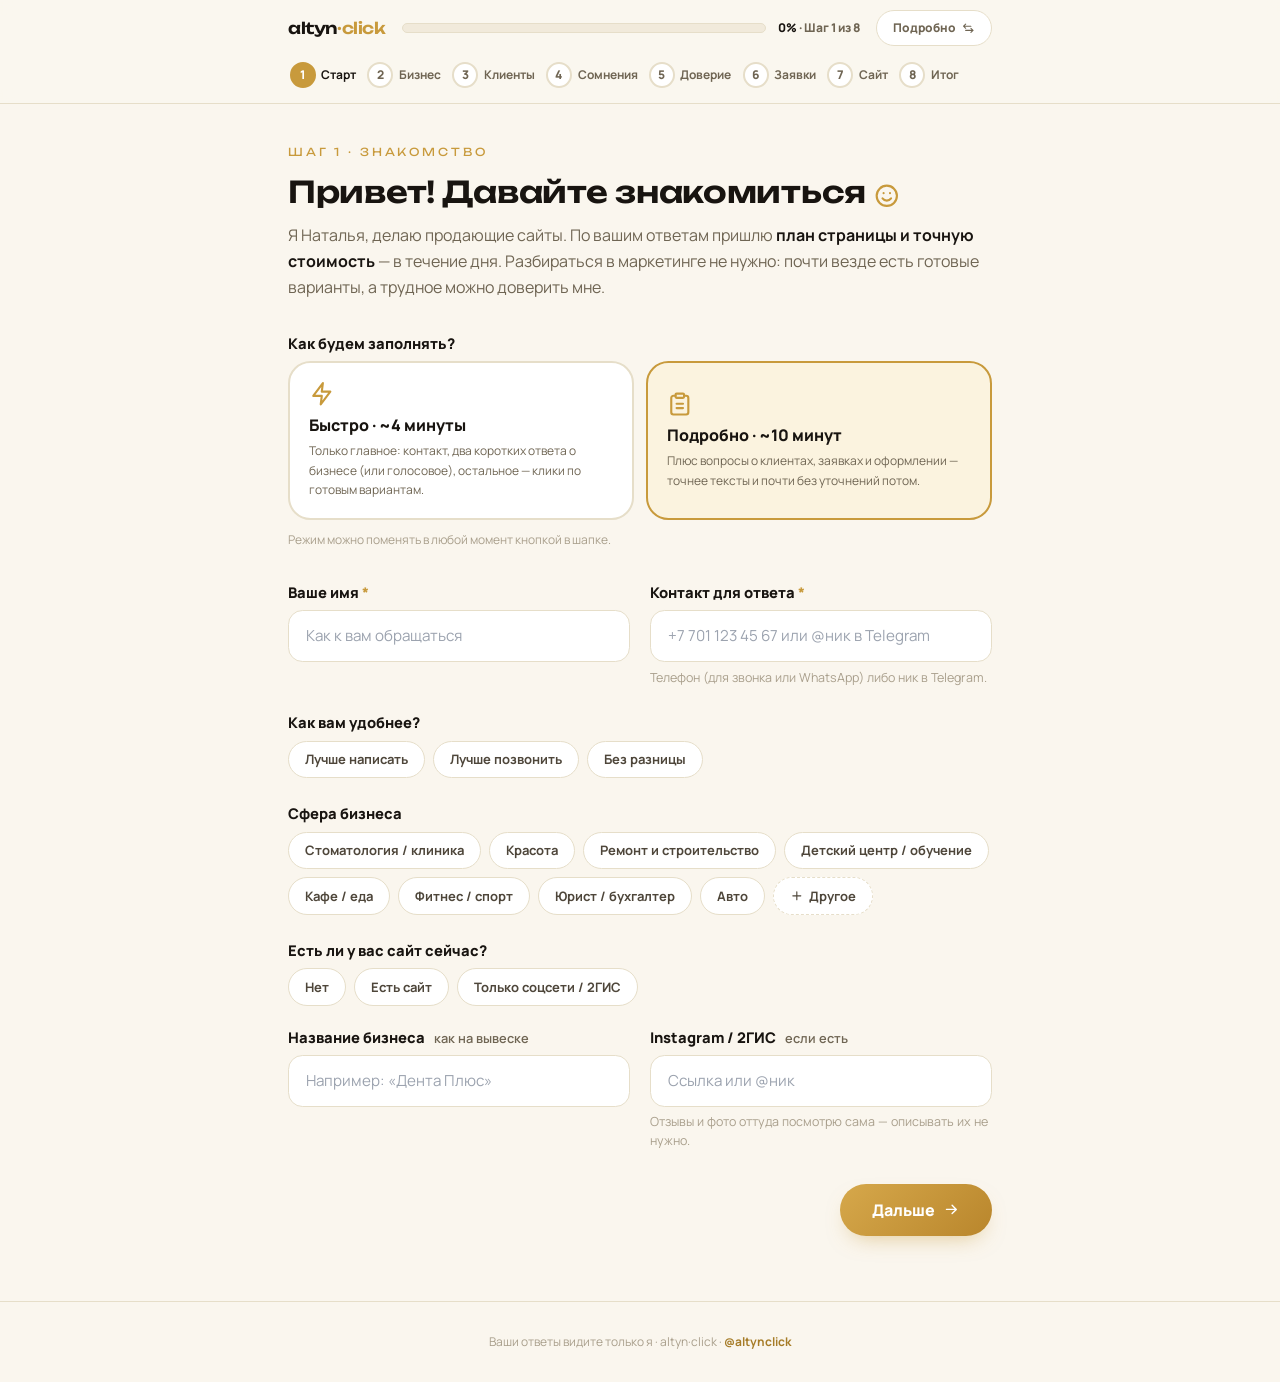
==== commit 6a4799f0: "Rework brief questions to meet time and relevance criteria Fast mode trimmed to ~20 questions (~4 mi" ====
--- a/index.html
+++ b/index.html
@@ -90,12 +90,12 @@
           <button type="button" class="modecard" data-mode="fast">
             <svg class="ic-lg text-gold"><use href="#i-bolt"/></svg>
             <div class="font-extrabold mt-1">Быстро · ~4 минуты</div>
-            <p class="text-xs text-mut mt-1 leading-relaxed">Только главное: контакт, пара строк о бизнесе (или голосовое) и клики по готовым вариантам.</p>
+            <p class="text-xs text-mut mt-1 leading-relaxed">Только главное: контакт, два коротких ответа о бизнесе (или голосовое), остальное — клики по готовым вариантам.</p>
           </button>
           <button type="button" class="modecard" data-mode="full">
             <svg class="ic-lg text-gold"><use href="#i-list"/></svg>
             <div class="font-extrabold mt-1">Подробно · ~10 минут</div>
-            <p class="text-xs text-mut mt-1 leading-relaxed">Больше вопросов о клиентах и сайте — точнее тексты и меньше уточнений потом.</p>
+            <p class="text-xs text-mut mt-1 leading-relaxed">Плюс вопросы о клиентах, заявках и оформлении — точнее тексты и почти без уточнений потом.</p>
           </button>
         </div>
         <p class="text-xs text-mutd mt-2.5 leading-relaxed">Режим можно поменять в любой момент кнопкой в шапке.</p>
@@ -106,7 +106,7 @@
         <div><label class="lb" for="f-contact">Контакт для ответа <span class="req">*</span></label><input id="f-contact" class="inp" maxlength="200" name="contact" autocomplete="tel" enterkeyhint="next" placeholder="+7 701 123 45 67 или @ник в Telegram"><p class="hint">Телефон (для звонка или WhatsApp) либо ник в Telegram.</p></div>
       </div>
 
-      <div class="mt-6">
+      <div class="mt-6 dhide">
         <div class="lb">Как вам удобнее?</div>
         <div class="chips" data-chips="contactway">
           <button type="button" class="chip" data-val="Лучше написать">Лучше написать</button>
@@ -139,7 +139,8 @@
       </div>
 
       <div class="mt-5 grid sm:grid-cols-2 gap-5">
-        <div><label class="lb" for="f-socials">Instagram / 2ГИС <span class="lbhint">если есть</span></label><input id="f-socials" class="inp" maxlength="200" name="socials" placeholder="Ссылка или @ник"><p class="hint">Отзывы и фото оттуда посмотрю сама.</p></div>
+        <div><label class="lb" for="f-bizname">Название бизнеса <span class="lbhint">как на вывеске</span></label><input id="f-bizname" class="inp" maxlength="200" name="bizname" enterkeyhint="next" placeholder="Например: «Дента Плюс»"></div>
+        <div><label class="lb" for="f-socials">Instagram / 2ГИС <span class="lbhint">если есть</span></label><input id="f-socials" class="inp" maxlength="200" name="socials" enterkeyhint="next" placeholder="Ссылка или @ник"><p class="hint">Отзывы и фото оттуда посмотрю сама — описывать их не нужно.</p></div>
         <div data-if="hassite=Есть сайт"><label class="lb" for="f-siteurl">Адрес текущего сайта</label><input id="f-siteurl" class="inp" maxlength="200" name="siteurl" placeholder="example.kz"></div>
       </div>
       <div class="mt-5 dhide" data-if="hassite=Есть сайт">
@@ -181,13 +182,19 @@
       </div>
 
       <div class="mt-8 space-y-5">
-        <div><label class="lb" for="f-bizname">Название бизнеса <span class="lbhint">как на вывеске или в Instagram</span></label>
-          <input id="f-bizname" class="inp" maxlength="200" name="bizname" enterkeyhint="next" placeholder="Например: «Дента Плюс»"></div>
         <div><label class="lb" for="f-activity">Чем занимаетесь? <span class="req">*</span></label>
           <textarea id="f-activity" class="inp" maxlength="2000" name="activity" placeholder="Например: семейная стоматология в Алматы, лечим взрослых и детей. Работаем с 2016 года."></textarea>
-          <p class="hint">1–2 предложения достаточно.</p></div>
+          <p class="hint">Одного-двух предложений хватит: что делаете и для кого.</p></div>
         <div class="grid sm:grid-cols-2 gap-5">
-          <div><label class="lb" for="f-city">Город <span class="req">*</span></label><input id="f-city" class="inp" maxlength="200" name="city" placeholder="Алматы, Астана, Шымкент…"></div>
+          <div>
+            <div class="lb">Город <span class="req">*</span></div>
+            <div class="chips" data-chips="city" data-other="Ваш город">
+              <button type="button" class="chip" data-val="Алматы">Алматы</button>
+              <button type="button" class="chip" data-val="Астана">Астана</button>
+              <button type="button" class="chip" data-val="Шымкент">Шымкент</button>
+              <button type="button" class="chip" data-val="Несколько городов / весь Казахстан">Несколько городов</button>
+            </div>
+          </div>
           <div>
             <div class="lb">Где работаете с клиентами?</div>
             <div class="chips" data-chips="format" data-multi data-other="Например: на выставках">
@@ -200,9 +207,9 @@
         </div>
         <div><label class="lb" for="f-services">Основные услуги или товары <span class="req">*</span></label>
           <textarea id="f-services" class="inp" maxlength="2000" name="services" placeholder="Лечение кариеса — от 15 000 ₸; чистка — 18 000 ₸; имплант — от 250 000 ₸"></textarea>
-          <p class="hint">Цены можно писать примерно или «по запросу».</p></div>
-        <div class="dhide"><label class="lb" for="f-top">Какие 1–3 услуги важнее всего продавать через сайт?</label>
-          <input id="f-top" class="inp" maxlength="200" name="top" placeholder="Самые выгодные или те, которых хочется больше"></div>
+          <p class="hint">Можно просто списком через запятую. Цены — примерно, «по запросу» или без них.</p></div>
+        <div class="dhide"><label class="lb" for="f-top">Каких заказов вам хочется больше всего? <span class="lbhint">1–3 услуги</span></label>
+          <input id="f-top" class="inp" maxlength="200" name="top" placeholder="Самые выгодные или самые любимые"></div>
         <div>
           <div class="lb">Сколько обычно платит клиент за раз?</div>
           <div class="chips" data-chips="avgcheck">
@@ -231,17 +238,17 @@
         <div>
           <div class="lb">Кто чаще всего к вам обращается? <span class="req">*</span></div>
           <div class="chips" data-chips="who" data-multi data-other="Например: владельцы собак, студенты">
-            <button type="button" class="chip" data-val="Частные клиенты">Частные клиенты</button>
             <button type="button" class="chip" data-val="Женщины">Женщины</button>
             <button type="button" class="chip" data-val="Мужчины">Мужчины</button>
+            <button type="button" class="chip" data-val="Семьи / пары">Семьи / пары</button>
             <button type="button" class="chip" data-val="Родители для детей">Родители для детей</button>
             <button type="button" class="chip" data-val="Пожилые / дети для родителей">Пожилые / для родителей</button>
             <button type="button" class="chip" data-val="Компании">Компании</button>
             <button type="button" class="chip" data-val="Туристы / приезжие">Туристы / приезжие</button>
           </div>
         </div>
-        <div>
-          <div class="lb">Кто обычно принимает решение обратиться к вам?</div>
+        <div class="dhide" data-if="who=Родители для детей|Пожилые / дети для родителей|Компании|Семьи / пары">
+          <div class="lb">Кто обычно решает, обращаться ли к вам?</div>
           <div class="chips" data-chips="decider" data-multi data-other="Например: бухгалтер выбирает, директор платит">
             <button type="button" class="chip" data-val="Сам клиент">Сам клиент</button>
             <button type="button" class="chip" data-val="Родитель">Родитель</button>
@@ -249,7 +256,7 @@
             <button type="button" class="chip" data-val="Руководитель компании">Руководитель компании</button>
             <button type="button" class="chip" data-val="Несколько человек">Несколько человек</button>
           </div>
-          <p class="hint">Иногда услугой пользуется один человек, а решает другой — например, ребёнок и родитель. Сайт должен говорить с тем, кто решает.</p>
+          <p class="hint">Иногда услугой пользуется один, а решает другой — например, ребёнок и родитель. Сайт будет говорить с тем, кто решает.</p>
         </div>
         <div class="dhide">
           <div class="lb">С чем обычно приходят?</div>
@@ -262,39 +269,25 @@
             <button type="button" class="chip" data-val="Праздник / событие">Праздник / событие</button>
           </div>
         </div>
-        <div class="dhide">
-          <div class="lb">Что для клиента самое важное при выборе?</div>
-          <div class="chips" data-chips="important" data-multi data-other="Своими словами">
-            <button type="button" class="chip" data-val="Цена">Цена</button>
-            <button type="button" class="chip" data-val="Результат">Результат</button>
-            <button type="button" class="chip" data-val="Скорость">Скорость</button>
-            <button type="button" class="chip" data-val="Близко к дому или работе">Близко к дому или работе</button>
-            <button type="button" class="chip" data-val="Отзывы и советы знакомых">Отзывы и советы знакомых</button>
-            <button type="button" class="chip" data-val="Конкретный специалист">Конкретный специалист</button>
+        <div>
+          <div class="lb">За что вас чаще всего хвалят клиенты? <span class="req">*</span></div>
+          <div class="chips" data-chips="why" data-multi data-other="Как говорят клиенты">
+            <button type="button" class="chip" data-val="Хороший результат">Хороший результат</button>
+            <button type="button" class="chip" data-val="Адекватные цены">Адекватные цены</button>
+            <button type="button" class="chip" data-val="Быстро, в срок">Быстро, в срок</button>
+            <button type="button" class="chip" data-val="Понятно всё объясняют">Понятно всё объясняют</button>
+            <button type="button" class="chip" data-val="Вежливые, внимательные">Вежливые, внимательные</button>
+            <button type="button" class="chip" data-val="Конкретного специалиста">Конкретного специалиста</button>
+            <button type="button" class="chip" data-val="Чисто и уютно">Чисто и уютно</button>
+            <button type="button" class="chip" data-val="Удобно добираться">Удобно добираться</button>
             <button type="button" class="chip" data-val="Гарантия">Гарантия</button>
-            <button type="button" class="chip" data-val="Удобное время">Удобное время</button>
-            <button type="button" class="chip" data-val="Не знаю">Не знаю</button>
-          </div>
-        </div>
-        <div>
-          <div class="lb">Почему выбирают именно вас? <span class="req">*</span></div>
-          <div class="chips" data-chips="why" data-multi data-other="Своими словами">
-            <button type="button" class="chip" data-val="Качество результата">Качество результата</button>
-            <button type="button" class="chip" data-val="Честные цены">Честные цены</button>
-            <button type="button" class="chip" data-val="Опыт и квалификация">Опыт и квалификация</button>
-            <button type="button" class="chip" data-val="Быстро, соблюдаем сроки">Быстро, соблюдаем сроки</button>
-            <button type="button" class="chip" data-val="Внимательное отношение">Внимательное отношение</button>
-            <button type="button" class="chip" data-val="Удобное расположение">Удобное расположение</button>
-            <button type="button" class="chip" data-val="Даём гарантию">Даём гарантию</button>
             <button type="button" class="chip" data-val="Современное оборудование / материалы">Современное оборудование</button>
-            <button type="button" class="chip" data-val="Работаем допоздна / без выходных">Допоздна / без выходных</button>
+            <button type="button" class="chip" data-val="Работают допоздна / без выходных">Допоздна / без выходных</button>
             <button type="button" class="chip" data-val="Рассрочка / Kaspi Red">Рассрочка / Kaspi Red</button>
           </div>
-        </div>
-        <div data-if="why=*"><label class="lb" for="f-whyfact">Если можете, приведите конкретный пример <span class="lbhint">по желанию</span></label>
-          <input id="f-whyfact" class="inp" maxlength="300" name="whyfact" placeholder="«Делаем за 1 день», «врач сам отвечает в WhatsApp», «гарантия 2 года»">
-          <p id="whyHint" class="hint">Конкретный факт убеждает сильнее, чем общие слова.</p></div>
-        <div class="dhide"><label class="lb" for="f-thanks">За что вас благодарят и рекомендуют знакомым? <span class="lbhint">можно цитатой из отзыва</span></label>
+          <p class="hint">Отмечайте то, что слышите от клиентов. Не помните — нажмите «Доверяю вам»: найду в отзывах.</p>
+        </div>
+        <div class="dhide"><label class="lb" for="f-thanks">Как именно хвалят — своими словами? <span class="lbhint">фраза из отзыва или переписки</span></label>
           <textarea id="f-thanks" class="inp" maxlength="2000" name="thanks" placeholder="«Впервые не страшно было лечить зуб», «Сделали за 3 дня, как обещали»"></textarea>
           <div class="vmini mt-2.5" data-rec="thanks">
             <button type="button" class="recbtn sm" aria-label="Ответить голосом">
@@ -334,20 +327,17 @@
             <button type="button" class="chip" data-val="Не знаю">Не знаю</button>
           </div>
         </div>
-        <div><label class="lb" for="f-faq">Что чаще всего спрашивают перед покупкой?</label>
+        <div class="dhide"><label class="lb" for="f-faq">Что чаще всего спрашивают перед покупкой?</label>
           <textarea id="f-faq" class="inp" maxlength="2000" name="faq" placeholder="«Сколько длится?», «Есть ли рассрочка?», «Можно с ребёнком?»"></textarea>
           <p class="hint">Из этого сделаем блок «Вопросы» на сайте.</p></div>
         <div class="dhide">
           <div class="lb">Почему человек иногда не покупает после общения с вами? <span class="lbhint">по желанию</span></div>
           <div class="chips" data-chips="refuse" data-multi data-other="Что говорят, когда уходят">
-            <button type="button" class="chip" data-val="Дорого">Дорого</button>
-            <button type="button" class="chip" data-val="Сравнивает с конкурентами">Сравнивает с конкурентами</button>
-            <button type="button" class="chip" data-val="Хочет подумать">Хочет подумать</button>
+            <button type="button" class="chip" data-val="Сравнивает с другими">Сравнивает с другими</button>
+            <button type="button" class="chip" data-val="Хочет подумать / посоветоваться">Хочет подумать, посоветоваться</button>
             <button type="button" class="chip" data-val="Не готов сейчас">Не готов сейчас</button>
-            <button type="button" class="chip" data-val="Долго принимает решение">Долго принимает решение</button>
-            <button type="button" class="chip" data-val="Не доверяет">Не доверяет</button>
-            <button type="button" class="chip" data-val="Не понимает разницу между предложениями">Не понимает разницу между предложениями</button>
-            <button type="button" class="chip" data-val="Не подходит формат / условия">Не подходят формат или условия</button>
+            <button type="button" class="chip" data-val="Не понимает разницу между вариантами">Не понимает разницу между вариантами</button>
+            <button type="button" class="chip" data-val="Не подходят условия / формат">Не подходят условия или формат</button>
             <button type="button" class="chip" data-val="Не знаю">Не знаю</button>
           </div>
         </div>
@@ -369,7 +359,7 @@
       </div>
       <div class="blk-fields mt-8 space-y-6">
         <div>
-          <div class="lb">Что можно показать на сайте? <span class="req">*</span></div>
+          <div class="lb">Что из этого у вас уже есть? <span class="req">*</span></div>
           <div class="chips" data-chips="proof" data-multi data-other="Например: работаем с посольствами">
             <button type="button" class="chip" data-val="Отзывы в 2ГИС / Google">Отзывы в 2ГИС / Google</button>
             <button type="button" class="chip" data-val="Отзывы в Instagram / WhatsApp">Отзывы в Instagram / WhatsApp</button>
@@ -388,7 +378,7 @@
         </div>
         <div data-if="proof=Много лет опыта|Цифры: клиенты, проекты|Гарантия"><label class="lb" for="f-numbers">Цифры и условия</label>
           <input id="f-numbers" class="inp" maxlength="200" name="numbers" placeholder="Например: с 2016 года, 3 000 пациентов, гарантия 2 года"></div>
-        <div>
+        <div class="dhide">
           <div class="lb">Что ещё есть для сайта?</div>
           <div class="chips" data-chips="has" data-multi data-other="Например: каталог в PDF">
             <button type="button" class="chip" data-val="Профессиональные фото">Профессиональные фото</button>
@@ -414,13 +404,13 @@
         <div>
           <div class="eyebrow">Шаг 6 · Заявки</div>
           <h2 class="h-step">Как клиент к вам попадает <svg class="ic-lg"><use href="#i-send"/></svg></h2>
-          <p class="text-mut mt-2.5 leading-relaxed max-w-lg">Чтобы кнопка на сайте вела туда, где вам удобно отвечать, и человек понимал, что будет дальше.</p>
+          <p class="text-mut mt-2.5 leading-relaxed max-w-lg">Чтобы кнопка на сайте вела туда, где вам удобно отвечать.</p>
         </div>
         <label class="trustbtn mt-2"><input type="checkbox" class="tcbx" data-trust="6"><svg class="ic"><use href="#i-spark"/></svg><span>Доверяю вам</span></label>
       </div>
       <div class="blk-fields mt-8 space-y-6">
         <div>
-          <div class="lb">Что человек должен сделать на сайте в первую очередь? <span class="req">*</span></div>
+          <div class="lb">Как вам удобнее всего принимать новых клиентов? <span class="req">*</span></div>
           <div class="chips" data-chips="action" data-other="Например: скачать прайс">
             <button type="button" class="chip" data-val="Написать в WhatsApp">Написать в WhatsApp</button>
             <button type="button" class="chip" data-val="Написать в Telegram">Написать в Telegram</button>
@@ -429,11 +419,18 @@
             <button type="button" class="chip" data-val="Оставить заявку на сайте">Оставить заявку на сайте</button>
             <button type="button" class="chip" data-val="Прийти по адресу">Прийти по адресу</button>
           </div>
-          <p class="hint">Одно главное действие — так сайт приносит больше обращений. Остальные способы связи тоже будут.</p>
-        </div>
-        <div class="dhide"><label class="lb" for="f-pubphone">Номер или ник для кнопок на сайте <span class="lbhint">если не тот, что для связи со мной</span></label>
+          <p class="hint">Сделаю это главной кнопкой сайта. Остальные способы связи тоже будут.</p>
+        </div>
+        <div data-if="action=Написать в WhatsApp|Написать в Telegram|Позвонить">
+          <div class="lb">Какой номер или ник ставить на кнопку?</div>
+          <div class="chips" data-chips="pubsame">
+            <button type="button" class="chip" data-val="Тот же, что для связи со мной">Тот же, что для связи со мной</button>
+            <button type="button" class="chip" data-val="Другой">Другой</button>
+          </div>
+        </div>
+        <div data-if="pubsame=Другой"><label class="lb" for="f-pubphone">Номер или ник для кнопок на сайте</label>
           <input id="f-pubphone" class="inp" maxlength="200" name="pubphone" enterkeyhint="next" placeholder="+7 777 000 00 00 — WhatsApp администратора"></div>
-        <div data-if="format=У нас на месте;action=Прийти по адресу"><label class="lb" for="f-addr">Адрес и часы работы</label>
+        <div class="dhide" data-if="format=У нас на месте;action=Прийти по адресу"><label class="lb" for="f-addr">Адрес и часы работы</label>
           <input id="f-addr" class="inp" maxlength="300" name="addr" enterkeyhint="next" placeholder="Абая 10, 2 этаж · пн–сб 10:00–20:00"><p class="hint">Если всё верно указано в 2ГИС — можно не писать.</p></div>
         <div data-if="action=Оставить заявку на сайте">
           <div class="lb">Куда присылать заявки с сайта?</div>
@@ -449,7 +446,7 @@
             <button type="button" class="chip" data-val="Онлайн-запись">Онлайн-запись</button>
             <button type="button" class="chip" data-val="Онлайн-оплата / Kaspi">Онлайн-оплата / Kaspi</button>
             <button type="button" class="chip" data-val="Каталог или прайс">Каталог или прайс</button>
-            <button type="button" class="chip" data-val="Калькулятор стоимости или квиз">Калькулятор стоимости или квиз</button>
+            <button type="button" class="chip" data-val="Калькулятор стоимости / подбор по вопросам">Калькулятор или подбор по вопросам</button>
             <button type="button" class="chip" data-val="Связь с CRM">Связь с CRM</button>
           </div>
         </div>
@@ -515,7 +512,7 @@
         <div>
           <div class="eyebrow">Шаг 7 · Сайт</div>
           <h2 class="h-step">Каким будет сайт <svg class="ic-lg"><use href="#i-site"/></svg></h2>
-          <p class="text-mut mt-2.5 leading-relaxed max-w-lg">Язык, оформление и сроки.</p>
+          <p class="text-mut mt-2.5 leading-relaxed max-w-lg">Язык, оформление и сроки. Стиль и цвета подберу сама.</p>
         </div>
         <label class="trustbtn mt-2"><input type="checkbox" class="tcbx" data-trust="7"><svg class="ic"><use href="#i-spark"/></svg><span>Доверяю вам</span></label>
       </div>
@@ -554,7 +551,7 @@
           </div>
           <p class="hint">Это логотип, цвета и шрифты, в которых оформлены вывеска, соцсети, визитки. Если нет — подберу под нишу.</p>
         </div>
-        <div data-if="brand=Есть">
+        <div class="dhide" data-if="brand=Есть">
           <div class="lb">Что именно есть?</div>
           <div class="chips" data-chips="brandparts" data-multi data-other="Например: фирменный паттерн">
             <button type="button" class="chip" data-val="Логотип">Логотип</button>
@@ -565,7 +562,7 @@
           </div>
           <p class="hint">Файлы прикрепите на шаге «Доверие» или пришлите в Telegram — цвета возьму оттуда.</p>
         </div>
-        <div data-if="brand=Есть|Есть только логотип">
+        <div class="dhide" data-if="brand=Есть|Есть только логотип">
           <div class="lb">Что делаем со стилем?</div>
           <div class="chips" data-chips="brandkeep">
             <button type="button" class="chip" data-val="Оставляем как есть">Оставляем как есть</button>
@@ -586,14 +583,14 @@
             <button type="button" class="chip" data-val="Много анимации">Много анимации</button>
           </div>
         </div>
-        <div>
-          <div class="lb">Домен (адрес сайта)</div>
+        <div data-if="hassite=Есть сайт">
+          <div class="lb">Есть ли доступ к текущему сайту и домену?</div>
           <div class="chips" data-chips="domain">
-            <button type="button" class="chip" data-val="Есть домен и доступы">Есть домен и доступы</button>
-            <button type="button" class="chip" data-val="Домен есть, доступов нет">Домен есть, доступов нет</button>
-            <button type="button" class="chip" data-val="Нет домена — поможете">Нет — поможете</button>
+            <button type="button" class="chip" data-val="Да, доступы есть">Да, доступы есть</button>
+            <button type="button" class="chip" data-val="Домен наш, доступов нет">Домен наш, доступов нет</button>
             <button type="button" class="chip" data-val="Не знаю">Не знаю</button>
           </div>
+          <p class="hint">Нужно, чтобы новый сайт открывался по старому адресу.</p>
         </div>
         <div class="dhide">
           <div class="lb">Кто будет менять цены и фото после запуска?</div>
@@ -603,7 +600,7 @@
             <button type="button" class="chip" data-val="Меняется редко">Меняется редко</button>
           </div>
         </div>
-        <div>
+        <div class="dhide">
           <div class="lb">Бюджет</div>
           <div class="chips" data-chips="budget">
             <button type="button" class="chip" data-val="Самый доступный вариант">Самый доступный вариант</button>
@@ -676,7 +673,7 @@
   <p class="text-center text-xs text-mutd">Ваши ответы видите только я · altyn·click · <a href="https://t.me/altynclick" target="_blank" rel="noopener" class="text-golddeep font-bold">@altynclick</a></p>
 </footer>
 
-<script src="assets/brief.js?v=a7468c6b58" defer></script>
+<script src="assets/brief.js?v=784be9efe4" defer></script>
 <script src="https://challenges.cloudflare.com/turnstile/v0/api.js?render=explicit" async defer></script>
 </body>
 </html>
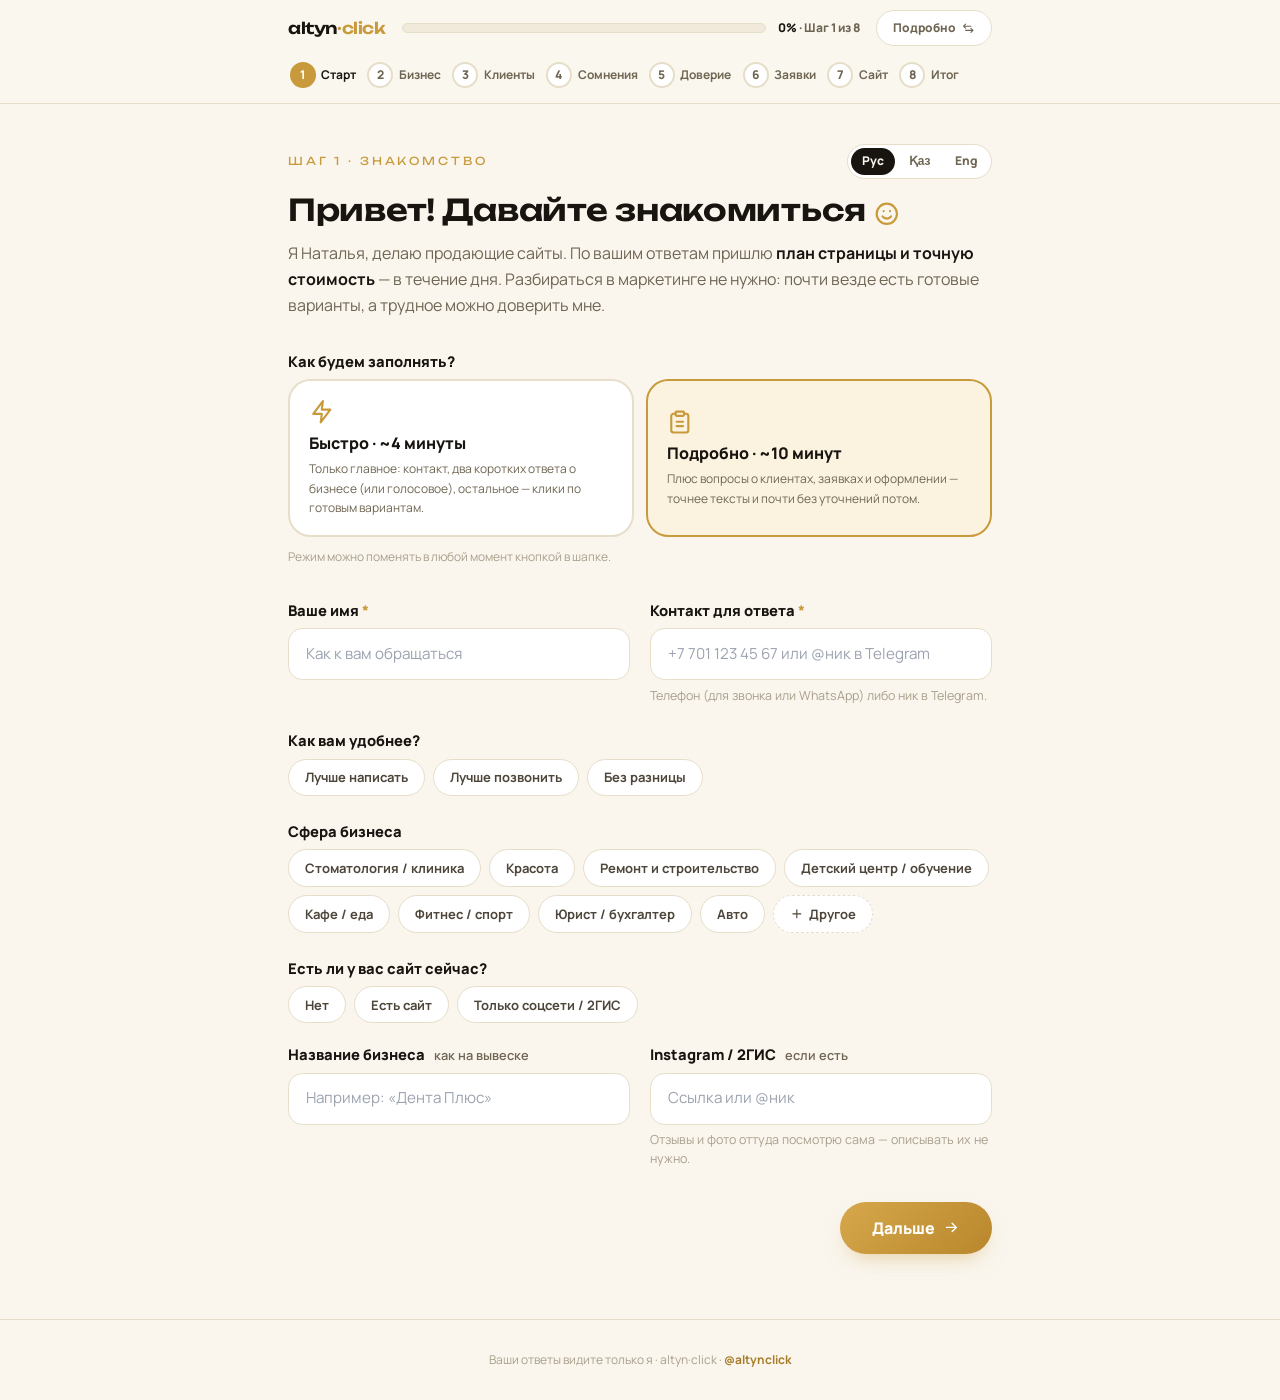
==== commit 15279e93: "Add Kazakh and English versions of the brief (/kz/, /en/) kz/index.html and en/index.html are genera" ====
--- a/index.html
+++ b/index.html
@@ -15,7 +15,7 @@
 <link rel="icon" href="favicon.ico" sizes="any">
 <link rel="icon" href="favicon.svg" type="image/svg+xml">
 <link rel="apple-touch-icon" href="apple-touch-icon.png">
-<link rel="stylesheet" href="assets/brief.css?v=d869900128">
+<link rel="stylesheet" href="assets/brief.css?v=f9da8c3298">
 </head>
 
 <body class="antialiased">
@@ -50,7 +50,7 @@
 <header class="sticky top-0 z-50 bg-paper/95 backdrop-blur border-b border-line">
   <div class="max-w-3xl mx-auto px-4 md:px-8">
     <div class="flex items-center gap-3 md:gap-4 h-14">
-      <div class="font-disp font-semibold text-base tracking-tight whitespace-nowrap">altyn<span class="text-gold">·click</span></div>
+      <div class="wm font-disp font-semibold text-base tracking-tight whitespace-nowrap">altyn<span class="text-gold">·click</span></div>
       <div class="flex-1 flex items-center gap-3 min-w-0">
         <div class="flex-1 h-2.5 rounded-full bg-cream border border-line overflow-hidden min-w-[50px]"><div id="pBar" class="h-full pfill rounded-full" style="width:0%"></div></div>
         <div class="text-xs font-extrabold whitespace-nowrap"><span id="pPct">0%</span><span class="text-mut"> · <span id="pStep">Шаг 1 из 8</span></span></div>
@@ -80,7 +80,14 @@
 
     <!-- ШАГ 1 -->
     <section class="step active" data-step="1" id="step1">
-      <div class="eyebrow">Шаг 1 · Знакомство</div>
+      <div class="flex items-center justify-between gap-3 flex-wrap">
+        <div class="eyebrow">Шаг 1 · Знакомство</div>
+        <nav class="langsw" aria-label="Язык брифа">
+          <a href="/" hreflang="ru" lang="ru" data-lang="ru" aria-current="page">Рус</a>
+          <a href="/kz/" hreflang="kk" lang="kk" data-lang="kk">Қаз</a>
+          <a href="/en/" hreflang="en" lang="en" data-lang="en">Eng</a>
+        </nav>
+      </div>
       <h1 class="h-step">Привет! Давайте знакомиться <svg class="ic-lg"><use href="#i-hi"/></svg></h1>
       <p class="text-mut mt-3 leading-relaxed">Я Наталья, делаю продающие сайты. По вашим ответам пришлю <b class="text-ink">план страницы и точную стоимость</b> — в течение дня. Разбираться в маркетинге не нужно: почти везде есть готовые варианты, а трудное можно доверить мне.</p>
 
@@ -673,7 +680,7 @@
   <p class="text-center text-xs text-mutd">Ваши ответы видите только я · altyn·click · <a href="https://t.me/altynclick" target="_blank" rel="noopener" class="text-golddeep font-bold">@altynclick</a></p>
 </footer>
 
-<script src="assets/brief.js?v=784be9efe4" defer></script>
+<script src="assets/brief.js?v=ea898897e2" defer></script>
 <script src="https://challenges.cloudflare.com/turnstile/v0/api.js?render=explicit" async defer></script>
 </body>
 </html>
--- a/assets/brief.css
+++ b/assets/brief.css
@@ -1 +1 @@
-*,:after,:before{--tw-border-spacing-x:0;--tw-border-spacing-y:0;--tw-translate-x:0;--tw-translate-y:0;--tw-rotate:0;--tw-skew-x:0;--tw-skew-y:0;--tw-scale-x:1;--tw-scale-y:1;--tw-pan-x: ;--tw-pan-y: ;--tw-pinch-zoom: ;--tw-scroll-snap-strictness:proximity;--tw-gradient-from-position: ;--tw-gradient-via-position: ;--tw-gradient-to-position: ;--tw-ordinal: ;--tw-slashed-zero: ;--tw-numeric-figure: ;--tw-numeric-spacing: ;--tw-numeric-fraction: ;--tw-ring-inset: ;--tw-ring-offset-width:0px;--tw-ring-offset-color:#fff;--tw-ring-color:rgba(59,130,246,.5);--tw-ring-offset-shadow:0 0 #0000;--tw-ring-shadow:0 0 #0000;--tw-shadow:0 0 #0000;--tw-shadow-colored:0 0 #0000;--tw-blur: ;--tw-brightness: ;--tw-contrast: ;--tw-grayscale: ;--tw-hue-rotate: ;--tw-invert: ;--tw-saturate: ;--tw-sepia: ;--tw-drop-shadow: ;--tw-backdrop-blur: ;--tw-backdrop-brightness: ;--tw-backdrop-contrast: ;--tw-backdrop-grayscale: ;--tw-backdrop-hue-rotate: ;--tw-backdrop-invert: ;--tw-backdrop-opacity: ;--tw-backdrop-saturate: ;--tw-backdrop-sepia: ;--tw-contain-size: ;--tw-contain-layout: ;--tw-contain-paint: ;--tw-contain-style: }::backdrop{--tw-border-spacing-x:0;--tw-border-spacing-y:0;--tw-translate-x:0;--tw-translate-y:0;--tw-rotate:0;--tw-skew-x:0;--tw-skew-y:0;--tw-scale-x:1;--tw-scale-y:1;--tw-pan-x: ;--tw-pan-y: ;--tw-pinch-zoom: ;--tw-scroll-snap-strictness:proximity;--tw-gradient-from-position: ;--tw-gradient-via-position: ;--tw-gradient-to-position: ;--tw-ordinal: ;--tw-slashed-zero: ;--tw-numeric-figure: ;--tw-numeric-spacing: ;--tw-numeric-fraction: ;--tw-ring-inset: ;--tw-ring-offset-width:0px;--tw-ring-offset-color:#fff;--tw-ring-color:rgba(59,130,246,.5);--tw-ring-offset-shadow:0 0 #0000;--tw-ring-shadow:0 0 #0000;--tw-shadow:0 0 #0000;--tw-shadow-colored:0 0 #0000;--tw-blur: ;--tw-brightness: ;--tw-contrast: ;--tw-grayscale: ;--tw-hue-rotate: ;--tw-invert: ;--tw-saturate: ;--tw-sepia: ;--tw-drop-shadow: ;--tw-backdrop-blur: ;--tw-backdrop-brightness: ;--tw-backdrop-contrast: ;--tw-backdrop-grayscale: ;--tw-backdrop-hue-rotate: ;--tw-backdrop-invert: ;--tw-backdrop-opacity: ;--tw-backdrop-saturate: ;--tw-backdrop-sepia: ;--tw-contain-size: ;--tw-contain-layout: ;--tw-contain-paint: ;--tw-contain-style: }/*! tailwindcss v3.4.19 | MIT License | https://tailwindcss.com*/*,:after,:before{box-sizing:border-box;border:0 solid #e5e7eb}:after,:before{--tw-content:""}:host,html{line-height:1.5;-webkit-text-size-adjust:100%;-moz-tab-size:4;-o-tab-size:4;tab-size:4;font-family:Manrope,sans-serif;font-feature-settings:normal;font-variation-settings:normal;-webkit-tap-highlight-color:transparent}body{margin:0;line-height:inherit}hr{height:0;color:inherit;border-top-width:1px}abbr:where([title]){-webkit-text-decoration:underline dotted;text-decoration:underline dotted}h1,h2,h3,h4,h5,h6{font-size:inherit;font-weight:inherit}a{color:inherit;text-decoration:inherit}b,strong{font-weight:bolder}code,kbd,pre,samp{font-family:ui-monospace,SFMono-Regular,Menlo,Monaco,Consolas,Liberation Mono,Courier New,monospace;font-feature-settings:normal;font-variation-settings:normal;font-size:1em}small{font-size:80%}sub,sup{font-size:75%;line-height:0;position:relative;vertical-align:baseline}sub{bottom:-.25em}sup{top:-.5em}table{text-indent:0;border-color:inherit;border-collapse:collapse}button,input,optgroup,select,textarea{font-family:inherit;font-feature-settings:inherit;font-variation-settings:inherit;font-size:100%;font-weight:inherit;line-height:inherit;letter-spacing:inherit;color:inherit;margin:0;padding:0}button,select{text-transform:none}button,input:where([type=button]),input:where([type=reset]),input:where([type=submit]){-webkit-appearance:button;background-color:transparent;background-image:none}:-moz-focusring{outline:auto}:-moz-ui-invalid{box-shadow:none}progress{vertical-align:baseline}::-webkit-inner-spin-button,::-webkit-outer-spin-button{height:auto}[type=search]{-webkit-appearance:textfield;outline-offset:-2px}::-webkit-search-decoration{-webkit-appearance:none}::-webkit-file-upload-button{-webkit-appearance:button;font:inherit}summary{display:list-item}blockquote,dd,dl,figure,h1,h2,h3,h4,h5,h6,hr,p,pre{margin:0}fieldset{margin:0}fieldset,legend{padding:0}menu,ol,ul{list-style:none;margin:0;padding:0}dialog{padding:0}textarea{resize:vertical}input::-moz-placeholder,textarea::-moz-placeholder{opacity:1;color:#9ca3af}input::placeholder,textarea::placeholder{opacity:1;color:#9ca3af}[role=button],button{cursor:pointer}:disabled{cursor:default}audio,canvas,embed,iframe,img,object,svg,video{display:block;vertical-align:middle}img,video{max-width:100%;height:auto}[hidden]:where(:not([hidden=until-found])){display:none}html{scroll-behavior:smooth}body{font-family:Manrope,sans-serif;background:#faf6ee;color:#181410}::-moz-selection{background:#c89a3c;color:#fff}::selection{background:#c89a3c;color:#fff}.dots{background-image:radial-gradient(rgba(24,20,16,.07) 1px,transparent 0);background-size:22px 22px}.eyebrow{font-family:Unbounded,sans-serif;font-size:11px;letter-spacing:.26em;text-transform:uppercase;color:#c89a3c}.btn{display:inline-flex;align-items:center;justify-content:center;gap:.5rem;border-radius:9999px;font-weight:800;transition:all .25s;white-space:nowrap;cursor:pointer}.btn-gold{background:linear-gradient(135deg,#d6a84b,#b9862c);color:#fff;box-shadow:0 10px 22px -10px rgba(200,154,60,.55)}.btn-gold:hover{transform:translateY(-1px)}.btn-ghost{border:1.5px solid #e6dec9;color:#181410;background:#fff}.btn-ghost:hover{border-color:#c89a3c;color:#a67c28}.navpill{white-space:nowrap;font-size:12px;font-weight:800;padding:.5rem 1rem;border-radius:9999px;border:1.5px solid #e6dec9;background:#fff;color:#6f6553;transition:.2s;cursor:pointer}.navpill:hover{border-color:#c89a3c;color:#a67c28}.pfill{background:linear-gradient(90deg,#d6a84b,#b9862c);transition:width .5s cubic-bezier(.22,.61,.36,1)}.nosb{scrollbar-width:none}.nosb::-webkit-scrollbar{display:none}.inp{width:100%;border-radius:.9rem;border:1.5px solid #e6dec9;background:#fff;padding:.85rem 1.05rem;outline:none;font-size:.95rem;font-family:Manrope,sans-serif;transition:.2s}.inp:focus{border-color:#c89a3c;box-shadow:0 0 0 4px rgba(200,154,60,.14)}.inp.err{border-color:#e05252;box-shadow:0 0 0 4px rgba(224,82,82,.12)}textarea.inp{min-height:96px;resize:vertical;line-height:1.6}.lb{display:block;font-weight:800;font-size:.92rem;margin-bottom:.45rem}.lbhint{font-weight:600;font-size:.8rem;color:#6f6553;margin-left:.35rem}.req{color:#c89a3c}.hint{font-size:.78rem;color:#a99f8c;margin-top:.4rem;line-height:1.5}.hp{position:absolute;left:-9999px;opacity:0;width:1px;height:1px}.chips{display:flex;flex-wrap:wrap;gap:.5rem}.chips.err{box-shadow:0 0 0 3px rgba(224,82,82,.35);border-radius:1rem}.chip{border:1.5px solid #e6dec9;background:#fff;border-radius:9999px;padding:.55rem 1rem;font:700 13px Manrope,sans-serif;color:#4e463a;cursor:pointer;transition:.15s}.chip.on,.chip:hover{border-color:#c89a3c}.chip.on{background:#c89a3c;color:#fff}.modecard{border:2px solid #e6dec9;border-radius:1.4rem;background:#fff;padding:1.1rem 1.2rem;cursor:pointer;transition:.2s;text-align:left}.modecard:hover{border-color:#c89a3c;transform:translateY(-1px)}.modecard.on{border-color:#c89a3c;background:#fbf3df}body.fast .dhide{display:none!important}.trustbtn{position:relative;display:inline-flex;align-items:center;gap:.5rem;border:1.5px solid #e6dec9;background:#fff;border-radius:9999px;padding:.55rem 1rem;font:800 12px Manrope,sans-serif;color:#6f6553;cursor:pointer;transition:.2s;flex:none}.trustbtn.on,.trustbtn:hover{border-color:#c89a3c}.trustbtn.on{background:#fbf3df;color:#a67c28}.trustbtn:focus-within{border-color:#c89a3c}.tcbx{position:absolute;opacity:0;width:0;height:0}.trustnote{display:none;align-items:flex-start;gap:.6rem;background:rgba(200,154,60,.1);border:1.5px dashed rgba(200,154,60,.5);border-radius:1.2rem;padding:1rem 1.15rem;font-size:.9rem;color:#a67c28;line-height:1.55;margin-top:1.25rem}.step.trusted .trustnote{display:flex}.step.trusted .blk-fields{display:none}.trustcard{display:flex;gap:1rem;align-items:flex-start;border:2px solid rgba(200,154,60,.45);background:linear-gradient(135deg,#fbf3df,#f7ebd3);border-radius:1.5rem;padding:1.25rem 1.35rem;cursor:pointer;transition:.2s}.trustcard:hover{border-color:#c89a3c}.step{display:none}.step.active{display:block;animation:fadeUp .45s cubic-bezier(.22,.61,.36,1)}@keyframes fadeUp{0%{opacity:0;transform:translateY(14px)}to{opacity:1;transform:none}}.dot{gap:.35rem;background:none;border:none;cursor:pointer;padding:.35rem .1rem;flex:none}.dot,.dot .dn{display:flex;align-items:center}.dot .dn{width:26px;height:26px;border-radius:9999px;border:2px solid #e6dec9;background:#fff;font:800 12px Manrope,sans-serif;color:#6f6553;justify-content:center;transition:.2s}.dot .dl{font:700 12px Manrope,sans-serif;color:#6f6553;white-space:nowrap}.dot.cur .dn{border-color:#c89a3c;background:#c89a3c;color:#fff}.dot.cur .dl{color:#181410}.dot.done .dn{border-color:#3e9b5f;background:rgba(62,155,95,.12);color:#3e9b5f}@media (max-width:640px){.dot .dl{display:none}}.recbtn{width:58px;height:58px;border-radius:9999px;background:linear-gradient(135deg,#d6a84b,#b9862c);color:#fff;display:flex;align-items:center;justify-content:center;flex:none;transition:.2s;cursor:pointer;border:none;box-shadow:0 10px 22px -10px rgba(200,154,60,.6)}.recbtn:hover{transform:scale(1.06)}.recbtn.rec{background:#e05252;animation:recpulse 1.3s infinite}@keyframes recpulse{0%{box-shadow:0 0 0 0 rgba(224,82,82,.45)}70%{box-shadow:0 0 0 16px rgba(224,82,82,0)}to{box-shadow:0 0 0 0 rgba(224,82,82,0)}}.voicecard{background:#fff;border:1.5px solid #e6dec9;border-radius:1.5rem;padding:1.35rem}.vitem{display:flex;align-items:center;gap:.75rem;background:#fbf8f1;border:1.5px solid #e6dec9;border-radius:1rem;padding:.55rem .9rem}.vitem audio{height:36px;flex:1;min-width:0}.vdur{font:800 12px Unbounded,sans-serif;color:#a67c28;white-space:nowrap}.vdel{width:28px;height:28px;border-radius:9999px;border:1.5px solid #e6dec9;background:#fff;color:#6f6553;cursor:pointer;flex:none;transition:.15s}.vdel:hover{border-color:#e05252;color:#e05252}.sumstep{background:#fff;border:1.5px solid #e6dec9;border-radius:1.25rem;padding:1.1rem 1.25rem}.sumstep+.sumstep{margin-top:.75rem}.sumt{font-weight:800;font-size:.95rem;display:flex;justify-content:space-between;align-items:center;gap:1rem}.sedit{background:none;border:none;color:#a67c28;font:800 12px Manrope,sans-serif;cursor:pointer;padding:.2rem}.sedit:hover{text-decoration:underline}.sumtrust{color:#a67c28;font-weight:700;font-size:.88rem;margin-top:.4rem}.sumrow{font-size:.88rem;color:#4e463a;margin-top:.35rem;line-height:1.55;word-break:break-word}.sumrow span{color:#6f6553;font-weight:700}.sumrow.empty{color:#a99f8c;font-style:italic}.warnbar{display:none;background:#fdecec;border:1.5px solid #f3bdbd;color:#b34040;border-radius:1rem;padding:.85rem 1.1rem;font-size:.9rem;font-weight:600;margin-top:1.25rem;line-height:1.55}.warnbar.show{display:block}.ic,.ic-lg,.icon-stroke{fill:none;stroke:currentColor;stroke-width:2;stroke-linecap:round;stroke-linejoin:round;flex:none}.ic{width:1.05em;height:1.05em;vertical-align:-.15em}.ic,.ic-lg{display:inline-block}.ic-lg{width:1.6rem;height:1.6rem;vertical-align:-.2em;color:#c89a3c}.h-step{font-family:Unbounded,sans-serif;font-weight:600;font-size:1.5rem;line-height:1.25;letter-spacing:-.01em;margin-top:.75rem}@media (min-width:768px){.h-step{font-size:1.875rem}}.navpill{display:inline-flex;align-items:center;gap:.4rem}.trustnote .ic{margin-top:.15rem}.chip.other{border-style:dashed;display:inline-flex;align-items:center;gap:.35rem}.chip.other.on{border-style:solid}.otherinp{margin-top:.6rem}[data-cond-off]{display:none!important}.warnbar{align-items:flex-start;gap:.55rem}.warnbar.show{display:flex}.recbtn .rstop,.recbtn.rec .rmic{display:none}.recbtn.rec .rstop{display:block}.recbtn.sm{width:38px;height:38px;box-shadow:0 6px 14px -8px rgba(200,154,60,.6)}.vmini{display:flex;flex-wrap:wrap;align-items:center;gap:.4rem .7rem}.voicenote{display:flex;align-items:flex-start;gap:.55rem;background:#fff;border:1.5px solid #e6dec9;border-radius:1rem;padding:.75rem 1rem;font-size:.88rem;color:#6f6553;line-height:1.5}.voicenote[hidden]{display:none}.voicenote .ic{color:#c89a3c;margin-top:.15rem}.statuscard{border:2px solid rgba(200,154,60,.45);background:linear-gradient(135deg,#fbf3df,#f7ebd3);border-radius:1.5rem;padding:1.15rem 1.3rem}.statuscard.ok{border-color:rgba(62,155,95,.45);background:rgba(62,155,95,.07)}.statuscard .stt{font-weight:800;font-size:1rem;display:flex;align-items:center;gap:.45rem}.statuscard.ok .stt{color:#2f7d4b}.statuscard .std{font-size:.88rem;color:#6f6553;margin-top:.3rem;line-height:1.5}.stlinks{display:flex;flex-wrap:wrap;gap:.4rem;margin-top:.6rem}.stlink{border:1.5px solid #e6dec9;background:#fff;border-radius:9999px;padding:.35rem .8rem;font:700 12px Manrope,sans-serif;color:#a67c28;cursor:pointer;transition:.15s}.stlink:hover{border-color:#c89a3c}.btn:focus-visible,.chip:focus-visible,.dot:focus-visible,.modecard:focus-visible,.recbtn:focus-visible,.stlink:focus-visible{outline:3px solid rgba(200,154,60,.55);outline-offset:2px}.trustbtn:has(.tcbx:focus-visible){outline:3px solid rgba(200,154,60,.55);outline-offset:2px}[hidden]{display:none!important}.warnbar.show{position:sticky;bottom:12px;z-index:40;box-shadow:0 12px 28px -12px rgba(179,64,64,.45)}.warnbar a{color:#b34040;font-weight:800;text-decoration:underline}.vcov{display:inline-flex;align-items:center;gap:.25rem;margin-left:.35rem;font-size:.72rem;font-weight:700;color:#3e9b5f;background:rgba(62,155,95,.1);border-radius:9999px;padding:.1rem .5rem;vertical-align:.1em}.vcov .ic{width:.9em;height:.9em}.lbmulti{font-weight:600}.rhint a{color:#a67c28;font-weight:800;text-decoration:underline}.restorebar{display:flex;flex-wrap:wrap;align-items:center;justify-content:space-between;gap:.5rem 1rem;background:#fff;border:1.5px solid #e6dec9;border-radius:1rem;padding:.75rem 1rem;font-size:.88rem;color:#6f6553;margin-bottom:1.75rem}.linkbtn,.resetbtn{display:inline-flex;align-items:center;gap:.4rem;background:none;border:none;padding:.2rem 0;font:800 13px Manrope,sans-serif;color:#a67c28;cursor:pointer}.linkbtn:hover,.resetbtn:hover{text-decoration:underline}.linkbtn:focus-visible,.resetbtn:focus-visible{outline:3px solid rgba(200,154,60,.55);outline-offset:2px;border-radius:.4rem}.filebtn{position:relative;display:inline-flex;align-items:center;gap:.5rem;border:1.5px dashed #c89a3c;background:#fff;border-radius:9999px;padding:.6rem 1.1rem;font:800 13px Manrope,sans-serif;color:#a67c28;cursor:pointer;transition:.2s}.filebtn:hover{background:#fbf3df}.filebtn:focus-within{outline:3px solid rgba(200,154,60,.55);outline-offset:2px}.filebtn input{position:absolute;opacity:0;width:0;height:0}.fname{flex:1;min-width:0;font-size:.85rem;overflow:hidden;text-overflow:ellipsis;white-space:nowrap}.h-step:focus{outline:none}.visible{visibility:visible}.sticky{position:sticky}.top-0{top:0}.z-50{z-index:50}.mx-auto{margin-right:auto}.ml-auto,.mx-auto{margin-left:auto}.mt-1{margin-top:.25rem}.mt-2{margin-top:.5rem}.mt-2\.5{margin-top:.625rem}.mt-3{margin-top:.75rem}.mt-3\.5{margin-top:.875rem}.mt-4{margin-top:1rem}.mt-5{margin-top:1.25rem}.mt-6{margin-top:1.5rem}.mt-7{margin-top:1.75rem}.mt-8{margin-top:2rem}.block{display:block}.flex{display:flex}.grid{display:grid}.\!hidden{display:none!important}.hidden{display:none}.h-10{height:2.5rem}.h-14{height:3.5rem}.h-2\.5{height:.625rem}.h-20{height:5rem}.h-3\.5{height:.875rem}.h-4{height:1rem}.h-5{height:1.25rem}.h-6{height:1.5rem}.h-full{height:100%}.w-10{width:2.5rem}.w-20{width:5rem}.w-3\.5{width:.875rem}.w-4{width:1rem}.w-5{width:1.25rem}.w-6{width:1.5rem}.min-w-0{min-width:0}.min-w-\[50px\]{min-width:50px}.max-w-3xl{max-width:48rem}.max-w-lg{max-width:32rem}.flex-1{flex:1 1 0%}.basis-full{flex-basis:100%}.resize{resize:both}.flex-wrap{flex-wrap:wrap}.items-start{align-items:flex-start}.items-center{align-items:center}.justify-center{justify-content:center}.justify-between{justify-content:space-between}.gap-1\.5{gap:.375rem}.gap-3{gap:.75rem}.gap-4{gap:1rem}.gap-5{gap:1.25rem}.gap-x-5{-moz-column-gap:1.25rem;column-gap:1.25rem}.gap-y-2{row-gap:.5rem}.space-y-2>:not([hidden])~:not([hidden]){--tw-space-y-reverse:0;margin-top:calc(.5rem*(1 - var(--tw-space-y-reverse)));margin-bottom:calc(.5rem*var(--tw-space-y-reverse))}.space-y-5>:not([hidden])~:not([hidden]){--tw-space-y-reverse:0;margin-top:calc(1.25rem*(1 - var(--tw-space-y-reverse)));margin-bottom:calc(1.25rem*var(--tw-space-y-reverse))}.space-y-6>:not([hidden])~:not([hidden]){--tw-space-y-reverse:0;margin-top:calc(1.5rem*(1 - var(--tw-space-y-reverse)));margin-bottom:calc(1.5rem*var(--tw-space-y-reverse))}.overflow-hidden{overflow:hidden}.overflow-x-auto{overflow-x:auto}.whitespace-nowrap{white-space:nowrap}.rounded-3xl{border-radius:1.5rem}.rounded-full{border-radius:9999px}.border{border-width:1px}.border-b{border-bottom-width:1px}.border-t{border-top-width:1px}.border-line{--tw-border-opacity:1;border-color:rgb(230 222 201/var(--tw-border-opacity,1))}.bg-cream{--tw-bg-opacity:1;background-color:rgb(241 234 219/var(--tw-bg-opacity,1))}.bg-green\/15{background-color:rgba(62,155,95,.15)}.bg-paper\/95{background-color:hsla(40,55%,96%,.95)}.bg-white{--tw-bg-opacity:1;background-color:rgb(255 255 255/var(--tw-bg-opacity,1))}.p-10{padding:2.5rem}.px-4{padding-left:1rem;padding-right:1rem}.px-5{padding-left:1.25rem;padding-right:1.25rem}.px-7{padding-left:1.75rem;padding-right:1.75rem}.py-3\.5{padding-top:.875rem;padding-bottom:.875rem}.py-8{padding-top:2rem;padding-bottom:2rem}.pb-16{padding-bottom:4rem}.pb-2\.5{padding-bottom:.625rem}.pt-10{padding-top:2.5rem}.text-center{text-align:center}.font-disp{font-family:Unbounded,sans-serif}.text-2xl{font-size:1.5rem;line-height:2rem}.text-\[11px\]{font-size:11px}.text-base{font-size:1rem;line-height:1.5rem}.text-sm{font-size:.875rem;line-height:1.25rem}.text-xs{font-size:.75rem;line-height:1rem}.font-bold{font-weight:700}.font-extrabold{font-weight:800}.font-semibold{font-weight:600}.leading-relaxed{line-height:1.625}.tracking-tight{letter-spacing:-.025em}.text-gold{--tw-text-opacity:1;color:rgb(200 154 60/var(--tw-text-opacity,1))}.text-golddeep{--tw-text-opacity:1;color:rgb(166 124 40/var(--tw-text-opacity,1))}.text-green{--tw-text-opacity:1;color:rgb(62 155 95/var(--tw-text-opacity,1))}.text-ink{--tw-text-opacity:1;color:rgb(24 20 16/var(--tw-text-opacity,1))}.text-mut{--tw-text-opacity:1;color:rgb(111 101 83/var(--tw-text-opacity,1))}.text-mutd{--tw-text-opacity:1;color:rgb(169 159 140/var(--tw-text-opacity,1))}.antialiased{-webkit-font-smoothing:antialiased;-moz-osx-font-smoothing:grayscale}.shadow-sm{--tw-shadow:0 1px 2px 0 rgba(0,0,0,.05);--tw-shadow-colored:0 1px 2px 0 var(--tw-shadow-color);box-shadow:var(--tw-ring-offset-shadow,0 0 #0000),var(--tw-ring-shadow,0 0 #0000),var(--tw-shadow)}.filter{filter:var(--tw-blur) var(--tw-brightness) var(--tw-contrast) var(--tw-grayscale) var(--tw-hue-rotate) var(--tw-invert) var(--tw-saturate) var(--tw-sepia) var(--tw-drop-shadow)}.backdrop-blur{--tw-backdrop-blur:blur(8px);-webkit-backdrop-filter:var(--tw-backdrop-blur) var(--tw-backdrop-brightness) var(--tw-backdrop-contrast) var(--tw-backdrop-grayscale) var(--tw-backdrop-hue-rotate) var(--tw-backdrop-invert) var(--tw-backdrop-opacity) var(--tw-backdrop-saturate) var(--tw-backdrop-sepia);backdrop-filter:var(--tw-backdrop-blur) var(--tw-backdrop-brightness) var(--tw-backdrop-contrast) var(--tw-backdrop-grayscale) var(--tw-backdrop-hue-rotate) var(--tw-backdrop-invert) var(--tw-backdrop-opacity) var(--tw-backdrop-saturate) var(--tw-backdrop-sepia)}@media (min-width:640px){.sm\:grid-cols-2{grid-template-columns:repeat(2,minmax(0,1fr))}.sm\:px-7{padding-left:1.75rem;padding-right:1.75rem}.sm\:px-8{padding-left:2rem;padding-right:2rem}}@media (min-width:768px){.md\:gap-2{gap:.5rem}.md\:gap-4{gap:1rem}.md\:p-14{padding:3.5rem}.md\:px-8{padding-left:2rem;padding-right:2rem}.md\:text-3xl{font-size:1.875rem;line-height:2.25rem}}+*,:after,:before{--tw-border-spacing-x:0;--tw-border-spacing-y:0;--tw-translate-x:0;--tw-translate-y:0;--tw-rotate:0;--tw-skew-x:0;--tw-skew-y:0;--tw-scale-x:1;--tw-scale-y:1;--tw-pan-x: ;--tw-pan-y: ;--tw-pinch-zoom: ;--tw-scroll-snap-strictness:proximity;--tw-gradient-from-position: ;--tw-gradient-via-position: ;--tw-gradient-to-position: ;--tw-ordinal: ;--tw-slashed-zero: ;--tw-numeric-figure: ;--tw-numeric-spacing: ;--tw-numeric-fraction: ;--tw-ring-inset: ;--tw-ring-offset-width:0px;--tw-ring-offset-color:#fff;--tw-ring-color:rgba(59,130,246,.5);--tw-ring-offset-shadow:0 0 #0000;--tw-ring-shadow:0 0 #0000;--tw-shadow:0 0 #0000;--tw-shadow-colored:0 0 #0000;--tw-blur: ;--tw-brightness: ;--tw-contrast: ;--tw-grayscale: ;--tw-hue-rotate: ;--tw-invert: ;--tw-saturate: ;--tw-sepia: ;--tw-drop-shadow: ;--tw-backdrop-blur: ;--tw-backdrop-brightness: ;--tw-backdrop-contrast: ;--tw-backdrop-grayscale: ;--tw-backdrop-hue-rotate: ;--tw-backdrop-invert: ;--tw-backdrop-opacity: ;--tw-backdrop-saturate: ;--tw-backdrop-sepia: ;--tw-contain-size: ;--tw-contain-layout: ;--tw-contain-paint: ;--tw-contain-style: }::backdrop{--tw-border-spacing-x:0;--tw-border-spacing-y:0;--tw-translate-x:0;--tw-translate-y:0;--tw-rotate:0;--tw-skew-x:0;--tw-skew-y:0;--tw-scale-x:1;--tw-scale-y:1;--tw-pan-x: ;--tw-pan-y: ;--tw-pinch-zoom: ;--tw-scroll-snap-strictness:proximity;--tw-gradient-from-position: ;--tw-gradient-via-position: ;--tw-gradient-to-position: ;--tw-ordinal: ;--tw-slashed-zero: ;--tw-numeric-figure: ;--tw-numeric-spacing: ;--tw-numeric-fraction: ;--tw-ring-inset: ;--tw-ring-offset-width:0px;--tw-ring-offset-color:#fff;--tw-ring-color:rgba(59,130,246,.5);--tw-ring-offset-shadow:0 0 #0000;--tw-ring-shadow:0 0 #0000;--tw-shadow:0 0 #0000;--tw-shadow-colored:0 0 #0000;--tw-blur: ;--tw-brightness: ;--tw-contrast: ;--tw-grayscale: ;--tw-hue-rotate: ;--tw-invert: ;--tw-saturate: ;--tw-sepia: ;--tw-drop-shadow: ;--tw-backdrop-blur: ;--tw-backdrop-brightness: ;--tw-backdrop-contrast: ;--tw-backdrop-grayscale: ;--tw-backdrop-hue-rotate: ;--tw-backdrop-invert: ;--tw-backdrop-opacity: ;--tw-backdrop-saturate: ;--tw-backdrop-sepia: ;--tw-contain-size: ;--tw-contain-layout: ;--tw-contain-paint: ;--tw-contain-style: }/*! tailwindcss v3.4.19 | MIT License | https://tailwindcss.com*/*,:after,:before{box-sizing:border-box;border:0 solid #e5e7eb}:after,:before{--tw-content:""}:host,html{line-height:1.5;-webkit-text-size-adjust:100%;-moz-tab-size:4;-o-tab-size:4;tab-size:4;font-family:Manrope,sans-serif;font-feature-settings:normal;font-variation-settings:normal;-webkit-tap-highlight-color:transparent}body{margin:0;line-height:inherit}hr{height:0;color:inherit;border-top-width:1px}abbr:where([title]){-webkit-text-decoration:underline dotted;text-decoration:underline dotted}h1,h2,h3,h4,h5,h6{font-size:inherit;font-weight:inherit}a{color:inherit;text-decoration:inherit}b,strong{font-weight:bolder}code,kbd,pre,samp{font-family:ui-monospace,SFMono-Regular,Menlo,Monaco,Consolas,Liberation Mono,Courier New,monospace;font-feature-settings:normal;font-variation-settings:normal;font-size:1em}small{font-size:80%}sub,sup{font-size:75%;line-height:0;position:relative;vertical-align:baseline}sub{bottom:-.25em}sup{top:-.5em}table{text-indent:0;border-color:inherit;border-collapse:collapse}button,input,optgroup,select,textarea{font-family:inherit;font-feature-settings:inherit;font-variation-settings:inherit;font-size:100%;font-weight:inherit;line-height:inherit;letter-spacing:inherit;color:inherit;margin:0;padding:0}button,select{text-transform:none}button,input:where([type=button]),input:where([type=reset]),input:where([type=submit]){-webkit-appearance:button;background-color:transparent;background-image:none}:-moz-focusring{outline:auto}:-moz-ui-invalid{box-shadow:none}progress{vertical-align:baseline}::-webkit-inner-spin-button,::-webkit-outer-spin-button{height:auto}[type=search]{-webkit-appearance:textfield;outline-offset:-2px}::-webkit-search-decoration{-webkit-appearance:none}::-webkit-file-upload-button{-webkit-appearance:button;font:inherit}summary{display:list-item}blockquote,dd,dl,figure,h1,h2,h3,h4,h5,h6,hr,p,pre{margin:0}fieldset{margin:0}fieldset,legend{padding:0}menu,ol,ul{list-style:none;margin:0;padding:0}dialog{padding:0}textarea{resize:vertical}input::-moz-placeholder,textarea::-moz-placeholder{opacity:1;color:#9ca3af}input::placeholder,textarea::placeholder{opacity:1;color:#9ca3af}[role=button],button{cursor:pointer}:disabled{cursor:default}audio,canvas,embed,iframe,img,object,svg,video{display:block;vertical-align:middle}img,video{max-width:100%;height:auto}[hidden]:where(:not([hidden=until-found])){display:none}html{scroll-behavior:smooth}body{font-family:Manrope,sans-serif;background:#faf6ee;color:#181410}::-moz-selection{background:#c89a3c;color:#fff}::selection{background:#c89a3c;color:#fff}.dots{background-image:radial-gradient(rgba(24,20,16,.07) 1px,transparent 0);background-size:22px 22px}.eyebrow{font-family:Unbounded,sans-serif;font-size:11px;letter-spacing:.26em;text-transform:uppercase;color:#c89a3c}.btn{display:inline-flex;align-items:center;justify-content:center;gap:.5rem;border-radius:9999px;font-weight:800;transition:all .25s;white-space:nowrap;cursor:pointer}.btn-gold{background:linear-gradient(135deg,#d6a84b,#b9862c);color:#fff;box-shadow:0 10px 22px -10px rgba(200,154,60,.55)}.btn-gold:hover{transform:translateY(-1px)}.btn-ghost{border:1.5px solid #e6dec9;color:#181410;background:#fff}.btn-ghost:hover{border-color:#c89a3c;color:#a67c28}.navpill{white-space:nowrap;font-size:12px;font-weight:800;padding:.5rem 1rem;border-radius:9999px;border:1.5px solid #e6dec9;background:#fff;color:#6f6553;transition:.2s;cursor:pointer}.navpill:hover{border-color:#c89a3c;color:#a67c28}.pfill{background:linear-gradient(90deg,#d6a84b,#b9862c);transition:width .5s cubic-bezier(.22,.61,.36,1)}.nosb{scrollbar-width:none}.nosb::-webkit-scrollbar{display:none}.inp{width:100%;border-radius:.9rem;border:1.5px solid #e6dec9;background:#fff;padding:.85rem 1.05rem;outline:none;font-size:.95rem;font-family:Manrope,sans-serif;transition:.2s}.inp:focus{border-color:#c89a3c;box-shadow:0 0 0 4px rgba(200,154,60,.14)}.inp.err{border-color:#e05252;box-shadow:0 0 0 4px rgba(224,82,82,.12)}textarea.inp{min-height:96px;resize:vertical;line-height:1.6}.lb{display:block;font-weight:800;font-size:.92rem;margin-bottom:.45rem}.lbhint{font-weight:600;font-size:.8rem;color:#6f6553;margin-left:.35rem}.req{color:#c89a3c}.hint{font-size:.78rem;color:#a99f8c;margin-top:.4rem;line-height:1.5}.hp{position:absolute;left:-9999px;opacity:0;width:1px;height:1px}.chips{display:flex;flex-wrap:wrap;gap:.5rem}.chips.err{box-shadow:0 0 0 3px rgba(224,82,82,.35);border-radius:1rem}.chip{border:1.5px solid #e6dec9;background:#fff;border-radius:9999px;padding:.55rem 1rem;font:700 13px Manrope,sans-serif;color:#4e463a;cursor:pointer;transition:.15s}.chip.on,.chip:hover{border-color:#c89a3c}.chip.on{background:#c89a3c;color:#fff}.modecard{border:2px solid #e6dec9;border-radius:1.4rem;background:#fff;padding:1.1rem 1.2rem;cursor:pointer;transition:.2s;text-align:left}.modecard:hover{border-color:#c89a3c;transform:translateY(-1px)}.modecard.on{border-color:#c89a3c;background:#fbf3df}body.fast .dhide{display:none!important}.trustbtn{position:relative;display:inline-flex;align-items:center;gap:.5rem;border:1.5px solid #e6dec9;background:#fff;border-radius:9999px;padding:.55rem 1rem;font:800 12px Manrope,sans-serif;color:#6f6553;cursor:pointer;transition:.2s;flex:none}.trustbtn.on,.trustbtn:hover{border-color:#c89a3c}.trustbtn.on{background:#fbf3df;color:#a67c28}.trustbtn:focus-within{border-color:#c89a3c}.tcbx{position:absolute;opacity:0;width:0;height:0}.trustnote{display:none;align-items:flex-start;gap:.6rem;background:rgba(200,154,60,.1);border:1.5px dashed rgba(200,154,60,.5);border-radius:1.2rem;padding:1rem 1.15rem;font-size:.9rem;color:#a67c28;line-height:1.55;margin-top:1.25rem}.step.trusted .trustnote{display:flex}.step.trusted .blk-fields{display:none}.trustcard{display:flex;gap:1rem;align-items:flex-start;border:2px solid rgba(200,154,60,.45);background:linear-gradient(135deg,#fbf3df,#f7ebd3);border-radius:1.5rem;padding:1.25rem 1.35rem;cursor:pointer;transition:.2s}.trustcard:hover{border-color:#c89a3c}.step{display:none}.step.active{display:block;animation:fadeUp .45s cubic-bezier(.22,.61,.36,1)}@keyframes fadeUp{0%{opacity:0;transform:translateY(14px)}to{opacity:1;transform:none}}.dot{gap:.35rem;background:none;border:none;cursor:pointer;padding:.35rem .1rem;flex:none}.dot,.dot .dn{display:flex;align-items:center}.dot .dn{width:26px;height:26px;border-radius:9999px;border:2px solid #e6dec9;background:#fff;font:800 12px Manrope,sans-serif;color:#6f6553;justify-content:center;transition:.2s}.dot .dl{font:700 12px Manrope,sans-serif;color:#6f6553;white-space:nowrap}.dot.cur .dn{border-color:#c89a3c;background:#c89a3c;color:#fff}.dot.cur .dl{color:#181410}.dot.done .dn{border-color:#3e9b5f;background:rgba(62,155,95,.12);color:#3e9b5f}@media (max-width:640px){.dot .dl{display:none}}.recbtn{width:58px;height:58px;border-radius:9999px;background:linear-gradient(135deg,#d6a84b,#b9862c);color:#fff;display:flex;align-items:center;justify-content:center;flex:none;transition:.2s;cursor:pointer;border:none;box-shadow:0 10px 22px -10px rgba(200,154,60,.6)}.recbtn:hover{transform:scale(1.06)}.recbtn.rec{background:#e05252;animation:recpulse 1.3s infinite}@keyframes recpulse{0%{box-shadow:0 0 0 0 rgba(224,82,82,.45)}70%{box-shadow:0 0 0 16px rgba(224,82,82,0)}to{box-shadow:0 0 0 0 rgba(224,82,82,0)}}.voicecard{background:#fff;border:1.5px solid #e6dec9;border-radius:1.5rem;padding:1.35rem}.vitem{display:flex;align-items:center;gap:.75rem;background:#fbf8f1;border:1.5px solid #e6dec9;border-radius:1rem;padding:.55rem .9rem}.vitem audio{height:36px;flex:1;min-width:0}.vdur{font:800 12px Unbounded,sans-serif;color:#a67c28;white-space:nowrap}.vdel{width:28px;height:28px;border-radius:9999px;border:1.5px solid #e6dec9;background:#fff;color:#6f6553;cursor:pointer;flex:none;transition:.15s}.vdel:hover{border-color:#e05252;color:#e05252}.sumstep{background:#fff;border:1.5px solid #e6dec9;border-radius:1.25rem;padding:1.1rem 1.25rem}.sumstep+.sumstep{margin-top:.75rem}.sumt{font-weight:800;font-size:.95rem;display:flex;justify-content:space-between;align-items:center;gap:1rem}.sedit{background:none;border:none;color:#a67c28;font:800 12px Manrope,sans-serif;cursor:pointer;padding:.2rem}.sedit:hover{text-decoration:underline}.sumtrust{color:#a67c28;font-weight:700;font-size:.88rem;margin-top:.4rem}.sumrow{font-size:.88rem;color:#4e463a;margin-top:.35rem;line-height:1.55;word-break:break-word}.sumrow span{color:#6f6553;font-weight:700}.sumrow.empty{color:#a99f8c;font-style:italic}.warnbar{display:none;background:#fdecec;border:1.5px solid #f3bdbd;color:#b34040;border-radius:1rem;padding:.85rem 1.1rem;font-size:.9rem;font-weight:600;margin-top:1.25rem;line-height:1.55}.warnbar.show{display:block}.ic,.ic-lg,.icon-stroke{fill:none;stroke:currentColor;stroke-width:2;stroke-linecap:round;stroke-linejoin:round;flex:none}.ic{width:1.05em;height:1.05em;vertical-align:-.15em}.ic,.ic-lg{display:inline-block}.ic-lg{width:1.6rem;height:1.6rem;vertical-align:-.2em;color:#c89a3c}.h-step{font-family:Unbounded,sans-serif;font-weight:600;font-size:1.5rem;line-height:1.25;letter-spacing:-.01em;margin-top:.75rem}@media (min-width:768px){.h-step{font-size:1.875rem}}.navpill{display:inline-flex;align-items:center;gap:.4rem}.trustnote .ic{margin-top:.15rem}.chip.other{border-style:dashed;display:inline-flex;align-items:center;gap:.35rem}.chip.other.on{border-style:solid}.otherinp{margin-top:.6rem}[data-cond-off]{display:none!important}.warnbar{align-items:flex-start;gap:.55rem}.warnbar.show{display:flex}.recbtn .rstop,.recbtn.rec .rmic{display:none}.recbtn.rec .rstop{display:block}.recbtn.sm{width:38px;height:38px;box-shadow:0 6px 14px -8px rgba(200,154,60,.6)}.vmini{display:flex;flex-wrap:wrap;align-items:center;gap:.4rem .7rem}.voicenote{display:flex;align-items:flex-start;gap:.55rem;background:#fff;border:1.5px solid #e6dec9;border-radius:1rem;padding:.75rem 1rem;font-size:.88rem;color:#6f6553;line-height:1.5}.voicenote[hidden]{display:none}.voicenote .ic{color:#c89a3c;margin-top:.15rem}.statuscard{border:2px solid rgba(200,154,60,.45);background:linear-gradient(135deg,#fbf3df,#f7ebd3);border-radius:1.5rem;padding:1.15rem 1.3rem}.statuscard.ok{border-color:rgba(62,155,95,.45);background:rgba(62,155,95,.07)}.statuscard .stt{font-weight:800;font-size:1rem;display:flex;align-items:center;gap:.45rem}.statuscard.ok .stt{color:#2f7d4b}.statuscard .std{font-size:.88rem;color:#6f6553;margin-top:.3rem;line-height:1.5}.stlinks{display:flex;flex-wrap:wrap;gap:.4rem;margin-top:.6rem}.stlink{border:1.5px solid #e6dec9;background:#fff;border-radius:9999px;padding:.35rem .8rem;font:700 12px Manrope,sans-serif;color:#a67c28;cursor:pointer;transition:.15s}.stlink:hover{border-color:#c89a3c}.btn:focus-visible,.chip:focus-visible,.dot:focus-visible,.modecard:focus-visible,.recbtn:focus-visible,.stlink:focus-visible{outline:3px solid rgba(200,154,60,.55);outline-offset:2px}.trustbtn:has(.tcbx:focus-visible){outline:3px solid rgba(200,154,60,.55);outline-offset:2px}[hidden]{display:none!important}.warnbar.show{position:sticky;bottom:12px;z-index:40;box-shadow:0 12px 28px -12px rgba(179,64,64,.45)}.warnbar a{color:#b34040;font-weight:800;text-decoration:underline}.vcov{display:inline-flex;align-items:center;gap:.25rem;margin-left:.35rem;font-size:.72rem;font-weight:700;color:#3e9b5f;background:rgba(62,155,95,.1);border-radius:9999px;padding:.1rem .5rem;vertical-align:.1em}.vcov .ic{width:.9em;height:.9em}.lbmulti{font-weight:600}.rhint a{color:#a67c28;font-weight:800;text-decoration:underline}.restorebar{display:flex;flex-wrap:wrap;align-items:center;justify-content:space-between;gap:.5rem 1rem;background:#fff;border:1.5px solid #e6dec9;border-radius:1rem;padding:.75rem 1rem;font-size:.88rem;color:#6f6553;margin-bottom:1.75rem}.linkbtn,.resetbtn{display:inline-flex;align-items:center;gap:.4rem;background:none;border:none;padding:.2rem 0;font:800 13px Manrope,sans-serif;color:#a67c28;cursor:pointer}.linkbtn:hover,.resetbtn:hover{text-decoration:underline}.linkbtn:focus-visible,.resetbtn:focus-visible{outline:3px solid rgba(200,154,60,.55);outline-offset:2px;border-radius:.4rem}.filebtn{position:relative;display:inline-flex;align-items:center;gap:.5rem;border:1.5px dashed #c89a3c;background:#fff;border-radius:9999px;padding:.6rem 1.1rem;font:800 13px Manrope,sans-serif;color:#a67c28;cursor:pointer;transition:.2s}.filebtn:hover{background:#fbf3df}.filebtn:focus-within{outline:3px solid rgba(200,154,60,.55);outline-offset:2px}.filebtn input{position:absolute;opacity:0;width:0;height:0}.fname{flex:1;min-width:0;font-size:.85rem;overflow:hidden;text-overflow:ellipsis;white-space:nowrap}.h-step:focus{outline:none}.langsw{display:inline-flex;gap:2px;padding:3px;border-radius:9999px;border:1.5px solid #e6dec9;background:#fff;font:800 12px Manrope,sans-serif;line-height:1}.langsw a{padding:.45rem .7rem;border-radius:9999px;color:#6f6553;transition:.15s}.langsw a:hover{color:#181410}.langsw a[aria-current=page]{background:#181410;color:#faf6ee}.langsw a:focus-visible{outline:3px solid rgba(200,154,60,.55);outline-offset:2px}@media (pointer:coarse){.langsw a{padding:.8rem .95rem}}:lang(kk),:lang(kk) *{font-family:Onest,sans-serif!important}:lang(kk) .wm,:lang(kk) .wm *{font-family:Unbounded,sans-serif!important}.visible{visibility:visible}.sticky{position:sticky}.top-0{top:0}.z-50{z-index:50}.mx-auto{margin-right:auto}.ml-auto,.mx-auto{margin-left:auto}.mt-1{margin-top:.25rem}.mt-2{margin-top:.5rem}.mt-2\.5{margin-top:.625rem}.mt-3{margin-top:.75rem}.mt-3\.5{margin-top:.875rem}.mt-4{margin-top:1rem}.mt-5{margin-top:1.25rem}.mt-6{margin-top:1.5rem}.mt-7{margin-top:1.75rem}.mt-8{margin-top:2rem}.block{display:block}.flex{display:flex}.grid{display:grid}.\!hidden{display:none!important}.hidden{display:none}.h-10{height:2.5rem}.h-14{height:3.5rem}.h-2\.5{height:.625rem}.h-20{height:5rem}.h-3\.5{height:.875rem}.h-4{height:1rem}.h-5{height:1.25rem}.h-6{height:1.5rem}.h-full{height:100%}.w-10{width:2.5rem}.w-20{width:5rem}.w-3\.5{width:.875rem}.w-4{width:1rem}.w-5{width:1.25rem}.w-6{width:1.5rem}.min-w-0{min-width:0}.min-w-\[50px\]{min-width:50px}.max-w-3xl{max-width:48rem}.max-w-lg{max-width:32rem}.flex-1{flex:1 1 0%}.basis-full{flex-basis:100%}.resize{resize:both}.flex-wrap{flex-wrap:wrap}.items-start{align-items:flex-start}.items-center{align-items:center}.justify-center{justify-content:center}.justify-between{justify-content:space-between}.gap-1\.5{gap:.375rem}.gap-3{gap:.75rem}.gap-4{gap:1rem}.gap-5{gap:1.25rem}.gap-x-5{-moz-column-gap:1.25rem;column-gap:1.25rem}.gap-y-2{row-gap:.5rem}.space-y-2>:not([hidden])~:not([hidden]){--tw-space-y-reverse:0;margin-top:calc(.5rem*(1 - var(--tw-space-y-reverse)));margin-bottom:calc(.5rem*var(--tw-space-y-reverse))}.space-y-5>:not([hidden])~:not([hidden]){--tw-space-y-reverse:0;margin-top:calc(1.25rem*(1 - var(--tw-space-y-reverse)));margin-bottom:calc(1.25rem*var(--tw-space-y-reverse))}.space-y-6>:not([hidden])~:not([hidden]){--tw-space-y-reverse:0;margin-top:calc(1.5rem*(1 - var(--tw-space-y-reverse)));margin-bottom:calc(1.5rem*var(--tw-space-y-reverse))}.overflow-hidden{overflow:hidden}.overflow-x-auto{overflow-x:auto}.whitespace-nowrap{white-space:nowrap}.rounded-3xl{border-radius:1.5rem}.rounded-full{border-radius:9999px}.border{border-width:1px}.border-b{border-bottom-width:1px}.border-t{border-top-width:1px}.border-line{--tw-border-opacity:1;border-color:rgb(230 222 201/var(--tw-border-opacity,1))}.bg-cream{--tw-bg-opacity:1;background-color:rgb(241 234 219/var(--tw-bg-opacity,1))}.bg-green\/15{background-color:rgba(62,155,95,.15)}.bg-paper\/95{background-color:hsla(40,55%,96%,.95)}.bg-white{--tw-bg-opacity:1;background-color:rgb(255 255 255/var(--tw-bg-opacity,1))}.p-10{padding:2.5rem}.px-4{padding-left:1rem;padding-right:1rem}.px-5{padding-left:1.25rem;padding-right:1.25rem}.px-7{padding-left:1.75rem;padding-right:1.75rem}.py-3\.5{padding-top:.875rem;padding-bottom:.875rem}.py-8{padding-top:2rem;padding-bottom:2rem}.pb-16{padding-bottom:4rem}.pb-2\.5{padding-bottom:.625rem}.pt-10{padding-top:2.5rem}.text-center{text-align:center}.font-disp{font-family:Unbounded,sans-serif}.text-2xl{font-size:1.5rem;line-height:2rem}.text-\[11px\]{font-size:11px}.text-base{font-size:1rem;line-height:1.5rem}.text-sm{font-size:.875rem;line-height:1.25rem}.text-xs{font-size:.75rem;line-height:1rem}.font-bold{font-weight:700}.font-extrabold{font-weight:800}.font-semibold{font-weight:600}.leading-relaxed{line-height:1.625}.tracking-tight{letter-spacing:-.025em}.text-gold{--tw-text-opacity:1;color:rgb(200 154 60/var(--tw-text-opacity,1))}.text-golddeep{--tw-text-opacity:1;color:rgb(166 124 40/var(--tw-text-opacity,1))}.text-green{--tw-text-opacity:1;color:rgb(62 155 95/var(--tw-text-opacity,1))}.text-ink{--tw-text-opacity:1;color:rgb(24 20 16/var(--tw-text-opacity,1))}.text-mut{--tw-text-opacity:1;color:rgb(111 101 83/var(--tw-text-opacity,1))}.text-mutd{--tw-text-opacity:1;color:rgb(169 159 140/var(--tw-text-opacity,1))}.antialiased{-webkit-font-smoothing:antialiased;-moz-osx-font-smoothing:grayscale}.shadow-sm{--tw-shadow:0 1px 2px 0 rgba(0,0,0,.05);--tw-shadow-colored:0 1px 2px 0 var(--tw-shadow-color);box-shadow:var(--tw-ring-offset-shadow,0 0 #0000),var(--tw-ring-shadow,0 0 #0000),var(--tw-shadow)}.filter{filter:var(--tw-blur) var(--tw-brightness) var(--tw-contrast) var(--tw-grayscale) var(--tw-hue-rotate) var(--tw-invert) var(--tw-saturate) var(--tw-sepia) var(--tw-drop-shadow)}.backdrop-blur{--tw-backdrop-blur:blur(8px);-webkit-backdrop-filter:var(--tw-backdrop-blur) var(--tw-backdrop-brightness) var(--tw-backdrop-contrast) var(--tw-backdrop-grayscale) var(--tw-backdrop-hue-rotate) var(--tw-backdrop-invert) var(--tw-backdrop-opacity) var(--tw-backdrop-saturate) var(--tw-backdrop-sepia);backdrop-filter:var(--tw-backdrop-blur) var(--tw-backdrop-brightness) var(--tw-backdrop-contrast) var(--tw-backdrop-grayscale) var(--tw-backdrop-hue-rotate) var(--tw-backdrop-invert) var(--tw-backdrop-opacity) var(--tw-backdrop-saturate) var(--tw-backdrop-sepia)}@media (min-width:640px){.sm\:grid-cols-2{grid-template-columns:repeat(2,minmax(0,1fr))}.sm\:px-7{padding-left:1.75rem;padding-right:1.75rem}.sm\:px-8{padding-left:2rem;padding-right:2rem}}@media (min-width:768px){.md\:gap-2{gap:.5rem}.md\:gap-4{gap:1rem}.md\:p-14{padding:3.5rem}.md\:px-8{padding-left:2rem;padding-right:2rem}.md\:text-3xl{font-size:1.875rem;line-height:2.25rem}}
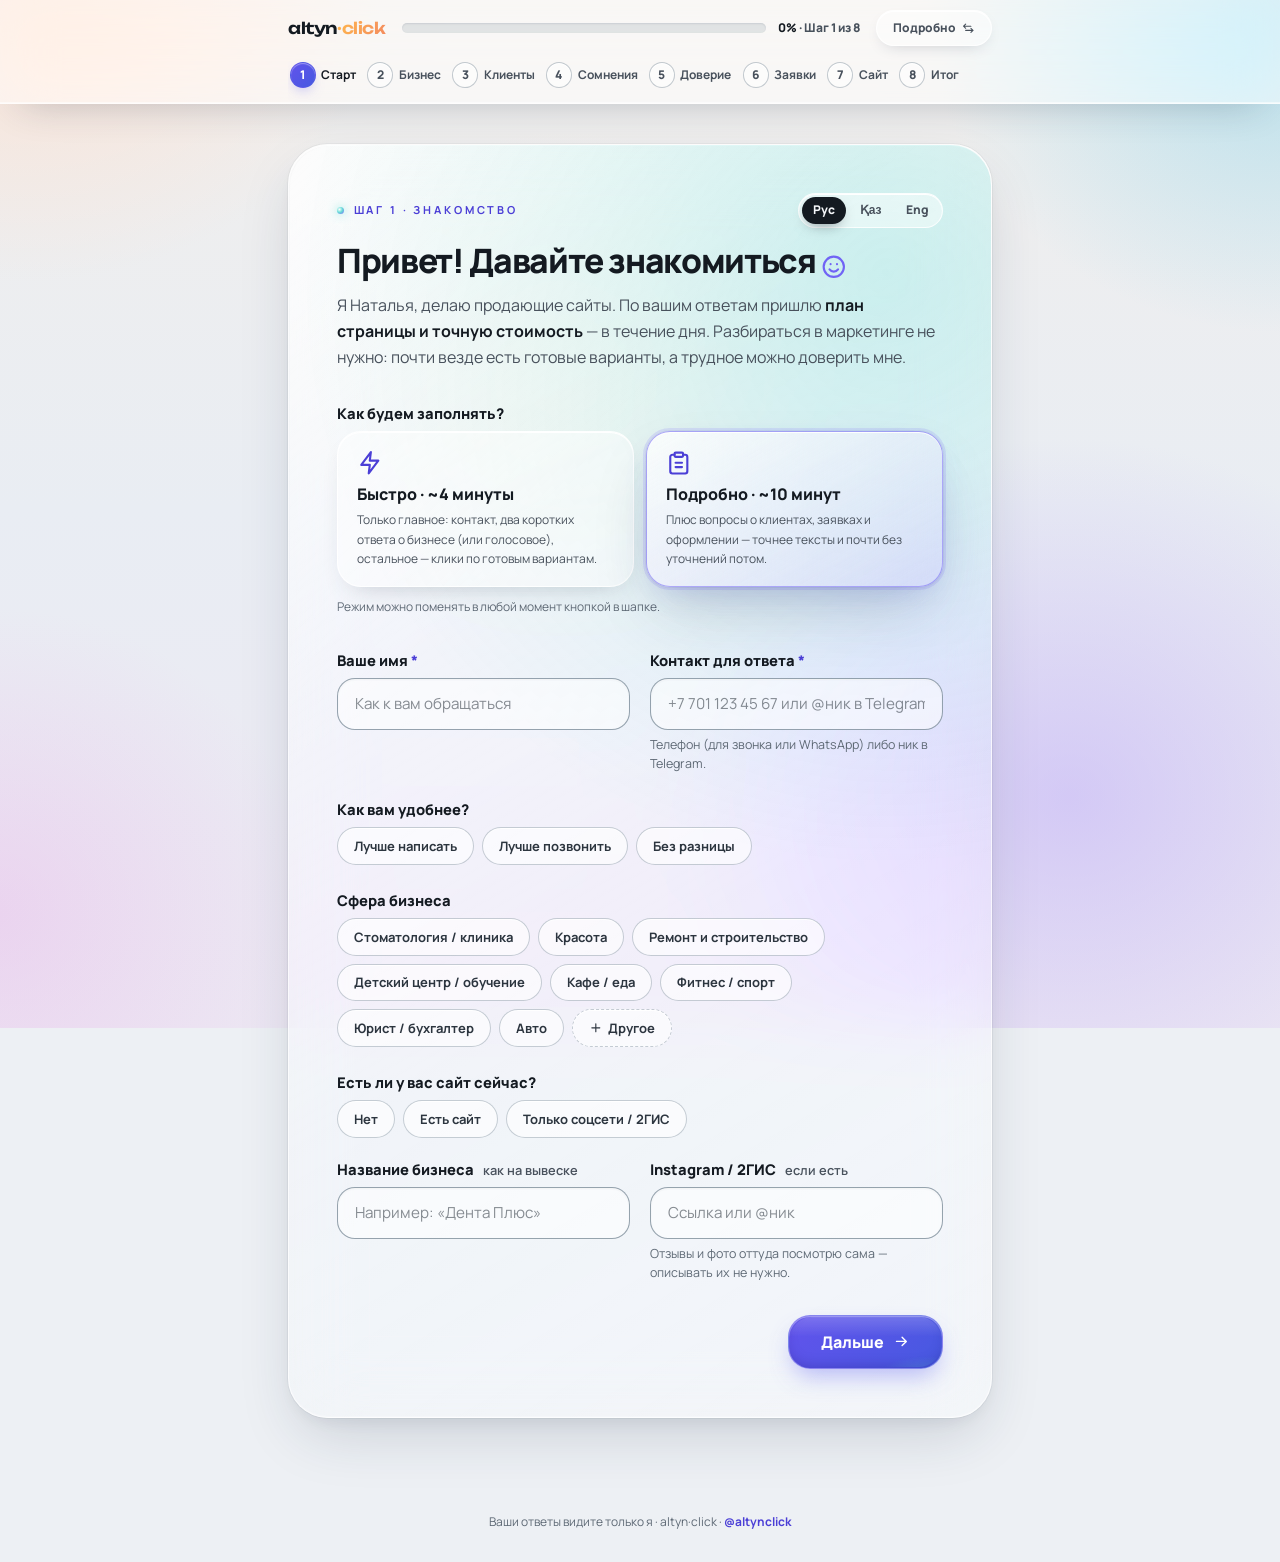
==== commit beab50e4: "Restyle the brief in the site's Liquid Glass design Same material, palette, fonts and buttons as alt" ====
--- a/index.html
+++ b/index.html
@@ -8,14 +8,14 @@
 
 <link rel="preconnect" href="https://fonts.googleapis.com">
 <link rel="preconnect" href="https://fonts.gstatic.com" crossorigin>
-<link href="https://fonts.googleapis.com/css2?family=Unbounded:wght@400;500;600;700&family=Manrope:wght@400;500;600;700;800&display=swap" rel="stylesheet">
-
-<meta name="theme-color" content="#FAF6EE">
+<link href="https://fonts.googleapis.com/css2?family=Unbounded:wght@600&family=Manrope:wght@400;500;600;700;800&display=swap" rel="stylesheet">
+
+<meta name="theme-color" content="#EDF0F4">
 <meta name="referrer" content="strict-origin-when-cross-origin">
 <link rel="icon" href="favicon.ico" sizes="any">
 <link rel="icon" href="favicon.svg" type="image/svg+xml">
 <link rel="apple-touch-icon" href="apple-touch-icon.png">
-<link rel="stylesheet" href="assets/brief.css?v=f9da8c3298">
+<link rel="stylesheet" href="assets/brief.css?v=0fad2606dc">
 </head>
 
 <body class="antialiased">
@@ -47,12 +47,12 @@
 </svg>
 
 <!-- ШАПКА -->
-<header class="sticky top-0 z-50 bg-paper/95 backdrop-blur border-b border-line">
+<header class="hdr-glass sticky top-0 z-50">
   <div class="max-w-3xl mx-auto px-4 md:px-8">
     <div class="flex items-center gap-3 md:gap-4 h-14">
       <div class="wm font-disp font-semibold text-base tracking-tight whitespace-nowrap">altyn<span class="text-gold">·click</span></div>
       <div class="flex-1 flex items-center gap-3 min-w-0">
-        <div class="flex-1 h-2.5 rounded-full bg-cream border border-line overflow-hidden min-w-[50px]"><div id="pBar" class="h-full pfill rounded-full" style="width:0%"></div></div>
+        <div class="ptrack flex-1 h-2.5 rounded-full overflow-hidden min-w-[50px]"><div id="pBar" class="h-full pfill rounded-full" style="width:0%"></div></div>
         <div class="text-xs font-extrabold whitespace-nowrap"><span id="pPct">0%</span><span class="text-mut"> · <span id="pStep">Шаг 1 из 8</span></span></div>
       </div>
       <button type="button" id="modePill" class="navpill" title="Сменить режим заполнения"><span>Подробно</span><svg class="ic"><use href="#i-swap"/></svg></button>
@@ -70,8 +70,8 @@
   </div>
 </header>
 
-<main class="max-w-3xl mx-auto px-4 md:px-8 pt-10 pb-16">
-  <div id="formWrap">
+<main class="max-w-3xl mx-auto px-3 sm:px-4 md:px-8 pt-6 md:pt-10 pb-16">
+  <div id="formWrap" class="glass-panel px-5 py-8 sm:px-8 md:px-12 md:py-12">
   <div id="restoreBar" class="restorebar" hidden>
     <span>Вернула ваши ответы из черновика — можно продолжать с того же места.</span>
     <button type="button" class="resetbtn" data-reset>Начать заново</button>
@@ -95,12 +95,12 @@
         <div class="lb">Как будем заполнять?</div>
         <div class="grid sm:grid-cols-2 gap-3">
           <button type="button" class="modecard" data-mode="fast">
-            <svg class="ic-lg text-gold"><use href="#i-bolt"/></svg>
+            <svg class="ic-lg"><use href="#i-bolt"/></svg>
             <div class="font-extrabold mt-1">Быстро · ~4 минуты</div>
             <p class="text-xs text-mut mt-1 leading-relaxed">Только главное: контакт, два коротких ответа о бизнесе (или голосовое), остальное — клики по готовым вариантам.</p>
           </button>
           <button type="button" class="modecard" data-mode="full">
-            <svg class="ic-lg text-gold"><use href="#i-list"/></svg>
+            <svg class="ic-lg"><use href="#i-list"/></svg>
             <div class="font-extrabold mt-1">Подробно · ~10 минут</div>
             <p class="text-xs text-mut mt-1 leading-relaxed">Плюс вопросы о клиентах, заявках и оформлении — точнее тексты и почти без уточнений потом.</p>
           </button>
@@ -660,11 +660,11 @@
 
   <!-- успех -->
   <div id="done" class="hidden text-center">
-    <div class="rounded-3xl bg-white border border-line p-10 md:p-14 shadow-sm">
-      <div class="w-20 h-20 mx-auto rounded-full bg-green/15 text-green flex items-center justify-center">
+    <div class="glass-panel p-10 md:p-14">
+      <div class="ok-bead w-20 h-20 mx-auto rounded-full flex items-center justify-center">
         <svg class="w-10 h-10 icon-stroke" style="stroke-width:2.5"><use href="#i-check"/></svg>
       </div>
-      <h2 class="font-disp font-semibold text-2xl md:text-3xl mt-6">Спасибо! Бриф получен.</h2>
+      <h2 class="font-extrabold tracking-tight text-2xl md:text-3xl mt-6">Спасибо! Бриф получен.</h2>
       <p class="text-mut mt-4 leading-relaxed">В течение рабочего дня пришлю план страницы и точную стоимость<span id="doneTo"></span>.</p>
       <p class="text-sm text-mut mt-3">Есть логотип, фото или прайс? Отправьте их в Telegram — прикреплю к вашему брифу.</p>
       <div class="mt-7 flex flex-wrap justify-center gap-3">
@@ -676,11 +676,11 @@
   </div>
 </main>
 
-<footer class="border-t border-line py-8">
-  <p class="text-center text-xs text-mutd">Ваши ответы видите только я · altyn·click · <a href="https://t.me/altynclick" target="_blank" rel="noopener" class="text-golddeep font-bold">@altynclick</a></p>
+<footer class="py-8">
+  <p class="text-center text-xs text-mutd">Ваши ответы видите только я · altyn·click · <a href="https://t.me/altynclick" target="_blank" rel="noopener" class="text-golddeep font-bold underline-offset-2 hover:underline">@altynclick</a></p>
 </footer>
 
-<script src="assets/brief.js?v=ea898897e2" defer></script>
+<script src="assets/brief.js?v=e9dd1d903a" defer></script>
 <script src="https://challenges.cloudflare.com/turnstile/v0/api.js?render=explicit" async defer></script>
 </body>
 </html>
--- a/assets/brief.css
+++ b/assets/brief.css
@@ -1 +1 @@
-*,:after,:before{--tw-border-spacing-x:0;--tw-border-spacing-y:0;--tw-translate-x:0;--tw-translate-y:0;--tw-rotate:0;--tw-skew-x:0;--tw-skew-y:0;--tw-scale-x:1;--tw-scale-y:1;--tw-pan-x: ;--tw-pan-y: ;--tw-pinch-zoom: ;--tw-scroll-snap-strictness:proximity;--tw-gradient-from-position: ;--tw-gradient-via-position: ;--tw-gradient-to-position: ;--tw-ordinal: ;--tw-slashed-zero: ;--tw-numeric-figure: ;--tw-numeric-spacing: ;--tw-numeric-fraction: ;--tw-ring-inset: ;--tw-ring-offset-width:0px;--tw-ring-offset-color:#fff;--tw-ring-color:rgba(59,130,246,.5);--tw-ring-offset-shadow:0 0 #0000;--tw-ring-shadow:0 0 #0000;--tw-shadow:0 0 #0000;--tw-shadow-colored:0 0 #0000;--tw-blur: ;--tw-brightness: ;--tw-contrast: ;--tw-grayscale: ;--tw-hue-rotate: ;--tw-invert: ;--tw-saturate: ;--tw-sepia: ;--tw-drop-shadow: ;--tw-backdrop-blur: ;--tw-backdrop-brightness: ;--tw-backdrop-contrast: ;--tw-backdrop-grayscale: ;--tw-backdrop-hue-rotate: ;--tw-backdrop-invert: ;--tw-backdrop-opacity: ;--tw-backdrop-saturate: ;--tw-backdrop-sepia: ;--tw-contain-size: ;--tw-contain-layout: ;--tw-contain-paint: ;--tw-contain-style: }::backdrop{--tw-border-spacing-x:0;--tw-border-spacing-y:0;--tw-translate-x:0;--tw-translate-y:0;--tw-rotate:0;--tw-skew-x:0;--tw-skew-y:0;--tw-scale-x:1;--tw-scale-y:1;--tw-pan-x: ;--tw-pan-y: ;--tw-pinch-zoom: ;--tw-scroll-snap-strictness:proximity;--tw-gradient-from-position: ;--tw-gradient-via-position: ;--tw-gradient-to-position: ;--tw-ordinal: ;--tw-slashed-zero: ;--tw-numeric-figure: ;--tw-numeric-spacing: ;--tw-numeric-fraction: ;--tw-ring-inset: ;--tw-ring-offset-width:0px;--tw-ring-offset-color:#fff;--tw-ring-color:rgba(59,130,246,.5);--tw-ring-offset-shadow:0 0 #0000;--tw-ring-shadow:0 0 #0000;--tw-shadow:0 0 #0000;--tw-shadow-colored:0 0 #0000;--tw-blur: ;--tw-brightness: ;--tw-contrast: ;--tw-grayscale: ;--tw-hue-rotate: ;--tw-invert: ;--tw-saturate: ;--tw-sepia: ;--tw-drop-shadow: ;--tw-backdrop-blur: ;--tw-backdrop-brightness: ;--tw-backdrop-contrast: ;--tw-backdrop-grayscale: ;--tw-backdrop-hue-rotate: ;--tw-backdrop-invert: ;--tw-backdrop-opacity: ;--tw-backdrop-saturate: ;--tw-backdrop-sepia: ;--tw-contain-size: ;--tw-contain-layout: ;--tw-contain-paint: ;--tw-contain-style: }/*! tailwindcss v3.4.19 | MIT License | https://tailwindcss.com*/*,:after,:before{box-sizing:border-box;border:0 solid #e5e7eb}:after,:before{--tw-content:""}:host,html{line-height:1.5;-webkit-text-size-adjust:100%;-moz-tab-size:4;-o-tab-size:4;tab-size:4;font-family:Manrope,sans-serif;font-feature-settings:normal;font-variation-settings:normal;-webkit-tap-highlight-color:transparent}body{margin:0;line-height:inherit}hr{height:0;color:inherit;border-top-width:1px}abbr:where([title]){-webkit-text-decoration:underline dotted;text-decoration:underline dotted}h1,h2,h3,h4,h5,h6{font-size:inherit;font-weight:inherit}a{color:inherit;text-decoration:inherit}b,strong{font-weight:bolder}code,kbd,pre,samp{font-family:ui-monospace,SFMono-Regular,Menlo,Monaco,Consolas,Liberation Mono,Courier New,monospace;font-feature-settings:normal;font-variation-settings:normal;font-size:1em}small{font-size:80%}sub,sup{font-size:75%;line-height:0;position:relative;vertical-align:baseline}sub{bottom:-.25em}sup{top:-.5em}table{text-indent:0;border-color:inherit;border-collapse:collapse}button,input,optgroup,select,textarea{font-family:inherit;font-feature-settings:inherit;font-variation-settings:inherit;font-size:100%;font-weight:inherit;line-height:inherit;letter-spacing:inherit;color:inherit;margin:0;padding:0}button,select{text-transform:none}button,input:where([type=button]),input:where([type=reset]),input:where([type=submit]){-webkit-appearance:button;background-color:transparent;background-image:none}:-moz-focusring{outline:auto}:-moz-ui-invalid{box-shadow:none}progress{vertical-align:baseline}::-webkit-inner-spin-button,::-webkit-outer-spin-button{height:auto}[type=search]{-webkit-appearance:textfield;outline-offset:-2px}::-webkit-search-decoration{-webkit-appearance:none}::-webkit-file-upload-button{-webkit-appearance:button;font:inherit}summary{display:list-item}blockquote,dd,dl,figure,h1,h2,h3,h4,h5,h6,hr,p,pre{margin:0}fieldset{margin:0}fieldset,legend{padding:0}menu,ol,ul{list-style:none;margin:0;padding:0}dialog{padding:0}textarea{resize:vertical}input::-moz-placeholder,textarea::-moz-placeholder{opacity:1;color:#9ca3af}input::placeholder,textarea::placeholder{opacity:1;color:#9ca3af}[role=button],button{cursor:pointer}:disabled{cursor:default}audio,canvas,embed,iframe,img,object,svg,video{display:block;vertical-align:middle}img,video{max-width:100%;height:auto}[hidden]:where(:not([hidden=until-found])){display:none}html{scroll-behavior:smooth}body{font-family:Manrope,sans-serif;background:#faf6ee;color:#181410}::-moz-selection{background:#c89a3c;color:#fff}::selection{background:#c89a3c;color:#fff}.dots{background-image:radial-gradient(rgba(24,20,16,.07) 1px,transparent 0);background-size:22px 22px}.eyebrow{font-family:Unbounded,sans-serif;font-size:11px;letter-spacing:.26em;text-transform:uppercase;color:#c89a3c}.btn{display:inline-flex;align-items:center;justify-content:center;gap:.5rem;border-radius:9999px;font-weight:800;transition:all .25s;white-space:nowrap;cursor:pointer}.btn-gold{background:linear-gradient(135deg,#d6a84b,#b9862c);color:#fff;box-shadow:0 10px 22px -10px rgba(200,154,60,.55)}.btn-gold:hover{transform:translateY(-1px)}.btn-ghost{border:1.5px solid #e6dec9;color:#181410;background:#fff}.btn-ghost:hover{border-color:#c89a3c;color:#a67c28}.navpill{white-space:nowrap;font-size:12px;font-weight:800;padding:.5rem 1rem;border-radius:9999px;border:1.5px solid #e6dec9;background:#fff;color:#6f6553;transition:.2s;cursor:pointer}.navpill:hover{border-color:#c89a3c;color:#a67c28}.pfill{background:linear-gradient(90deg,#d6a84b,#b9862c);transition:width .5s cubic-bezier(.22,.61,.36,1)}.nosb{scrollbar-width:none}.nosb::-webkit-scrollbar{display:none}.inp{width:100%;border-radius:.9rem;border:1.5px solid #e6dec9;background:#fff;padding:.85rem 1.05rem;outline:none;font-size:.95rem;font-family:Manrope,sans-serif;transition:.2s}.inp:focus{border-color:#c89a3c;box-shadow:0 0 0 4px rgba(200,154,60,.14)}.inp.err{border-color:#e05252;box-shadow:0 0 0 4px rgba(224,82,82,.12)}textarea.inp{min-height:96px;resize:vertical;line-height:1.6}.lb{display:block;font-weight:800;font-size:.92rem;margin-bottom:.45rem}.lbhint{font-weight:600;font-size:.8rem;color:#6f6553;margin-left:.35rem}.req{color:#c89a3c}.hint{font-size:.78rem;color:#a99f8c;margin-top:.4rem;line-height:1.5}.hp{position:absolute;left:-9999px;opacity:0;width:1px;height:1px}.chips{display:flex;flex-wrap:wrap;gap:.5rem}.chips.err{box-shadow:0 0 0 3px rgba(224,82,82,.35);border-radius:1rem}.chip{border:1.5px solid #e6dec9;background:#fff;border-radius:9999px;padding:.55rem 1rem;font:700 13px Manrope,sans-serif;color:#4e463a;cursor:pointer;transition:.15s}.chip.on,.chip:hover{border-color:#c89a3c}.chip.on{background:#c89a3c;color:#fff}.modecard{border:2px solid #e6dec9;border-radius:1.4rem;background:#fff;padding:1.1rem 1.2rem;cursor:pointer;transition:.2s;text-align:left}.modecard:hover{border-color:#c89a3c;transform:translateY(-1px)}.modecard.on{border-color:#c89a3c;background:#fbf3df}body.fast .dhide{display:none!important}.trustbtn{position:relative;display:inline-flex;align-items:center;gap:.5rem;border:1.5px solid #e6dec9;background:#fff;border-radius:9999px;padding:.55rem 1rem;font:800 12px Manrope,sans-serif;color:#6f6553;cursor:pointer;transition:.2s;flex:none}.trustbtn.on,.trustbtn:hover{border-color:#c89a3c}.trustbtn.on{background:#fbf3df;color:#a67c28}.trustbtn:focus-within{border-color:#c89a3c}.tcbx{position:absolute;opacity:0;width:0;height:0}.trustnote{display:none;align-items:flex-start;gap:.6rem;background:rgba(200,154,60,.1);border:1.5px dashed rgba(200,154,60,.5);border-radius:1.2rem;padding:1rem 1.15rem;font-size:.9rem;color:#a67c28;line-height:1.55;margin-top:1.25rem}.step.trusted .trustnote{display:flex}.step.trusted .blk-fields{display:none}.trustcard{display:flex;gap:1rem;align-items:flex-start;border:2px solid rgba(200,154,60,.45);background:linear-gradient(135deg,#fbf3df,#f7ebd3);border-radius:1.5rem;padding:1.25rem 1.35rem;cursor:pointer;transition:.2s}.trustcard:hover{border-color:#c89a3c}.step{display:none}.step.active{display:block;animation:fadeUp .45s cubic-bezier(.22,.61,.36,1)}@keyframes fadeUp{0%{opacity:0;transform:translateY(14px)}to{opacity:1;transform:none}}.dot{gap:.35rem;background:none;border:none;cursor:pointer;padding:.35rem .1rem;flex:none}.dot,.dot .dn{display:flex;align-items:center}.dot .dn{width:26px;height:26px;border-radius:9999px;border:2px solid #e6dec9;background:#fff;font:800 12px Manrope,sans-serif;color:#6f6553;justify-content:center;transition:.2s}.dot .dl{font:700 12px Manrope,sans-serif;color:#6f6553;white-space:nowrap}.dot.cur .dn{border-color:#c89a3c;background:#c89a3c;color:#fff}.dot.cur .dl{color:#181410}.dot.done .dn{border-color:#3e9b5f;background:rgba(62,155,95,.12);color:#3e9b5f}@media (max-width:640px){.dot .dl{display:none}}.recbtn{width:58px;height:58px;border-radius:9999px;background:linear-gradient(135deg,#d6a84b,#b9862c);color:#fff;display:flex;align-items:center;justify-content:center;flex:none;transition:.2s;cursor:pointer;border:none;box-shadow:0 10px 22px -10px rgba(200,154,60,.6)}.recbtn:hover{transform:scale(1.06)}.recbtn.rec{background:#e05252;animation:recpulse 1.3s infinite}@keyframes recpulse{0%{box-shadow:0 0 0 0 rgba(224,82,82,.45)}70%{box-shadow:0 0 0 16px rgba(224,82,82,0)}to{box-shadow:0 0 0 0 rgba(224,82,82,0)}}.voicecard{background:#fff;border:1.5px solid #e6dec9;border-radius:1.5rem;padding:1.35rem}.vitem{display:flex;align-items:center;gap:.75rem;background:#fbf8f1;border:1.5px solid #e6dec9;border-radius:1rem;padding:.55rem .9rem}.vitem audio{height:36px;flex:1;min-width:0}.vdur{font:800 12px Unbounded,sans-serif;color:#a67c28;white-space:nowrap}.vdel{width:28px;height:28px;border-radius:9999px;border:1.5px solid #e6dec9;background:#fff;color:#6f6553;cursor:pointer;flex:none;transition:.15s}.vdel:hover{border-color:#e05252;color:#e05252}.sumstep{background:#fff;border:1.5px solid #e6dec9;border-radius:1.25rem;padding:1.1rem 1.25rem}.sumstep+.sumstep{margin-top:.75rem}.sumt{font-weight:800;font-size:.95rem;display:flex;justify-content:space-between;align-items:center;gap:1rem}.sedit{background:none;border:none;color:#a67c28;font:800 12px Manrope,sans-serif;cursor:pointer;padding:.2rem}.sedit:hover{text-decoration:underline}.sumtrust{color:#a67c28;font-weight:700;font-size:.88rem;margin-top:.4rem}.sumrow{font-size:.88rem;color:#4e463a;margin-top:.35rem;line-height:1.55;word-break:break-word}.sumrow span{color:#6f6553;font-weight:700}.sumrow.empty{color:#a99f8c;font-style:italic}.warnbar{display:none;background:#fdecec;border:1.5px solid #f3bdbd;color:#b34040;border-radius:1rem;padding:.85rem 1.1rem;font-size:.9rem;font-weight:600;margin-top:1.25rem;line-height:1.55}.warnbar.show{display:block}.ic,.ic-lg,.icon-stroke{fill:none;stroke:currentColor;stroke-width:2;stroke-linecap:round;stroke-linejoin:round;flex:none}.ic{width:1.05em;height:1.05em;vertical-align:-.15em}.ic,.ic-lg{display:inline-block}.ic-lg{width:1.6rem;height:1.6rem;vertical-align:-.2em;color:#c89a3c}.h-step{font-family:Unbounded,sans-serif;font-weight:600;font-size:1.5rem;line-height:1.25;letter-spacing:-.01em;margin-top:.75rem}@media (min-width:768px){.h-step{font-size:1.875rem}}.navpill{display:inline-flex;align-items:center;gap:.4rem}.trustnote .ic{margin-top:.15rem}.chip.other{border-style:dashed;display:inline-flex;align-items:center;gap:.35rem}.chip.other.on{border-style:solid}.otherinp{margin-top:.6rem}[data-cond-off]{display:none!important}.warnbar{align-items:flex-start;gap:.55rem}.warnbar.show{display:flex}.recbtn .rstop,.recbtn.rec .rmic{display:none}.recbtn.rec .rstop{display:block}.recbtn.sm{width:38px;height:38px;box-shadow:0 6px 14px -8px rgba(200,154,60,.6)}.vmini{display:flex;flex-wrap:wrap;align-items:center;gap:.4rem .7rem}.voicenote{display:flex;align-items:flex-start;gap:.55rem;background:#fff;border:1.5px solid #e6dec9;border-radius:1rem;padding:.75rem 1rem;font-size:.88rem;color:#6f6553;line-height:1.5}.voicenote[hidden]{display:none}.voicenote .ic{color:#c89a3c;margin-top:.15rem}.statuscard{border:2px solid rgba(200,154,60,.45);background:linear-gradient(135deg,#fbf3df,#f7ebd3);border-radius:1.5rem;padding:1.15rem 1.3rem}.statuscard.ok{border-color:rgba(62,155,95,.45);background:rgba(62,155,95,.07)}.statuscard .stt{font-weight:800;font-size:1rem;display:flex;align-items:center;gap:.45rem}.statuscard.ok .stt{color:#2f7d4b}.statuscard .std{font-size:.88rem;color:#6f6553;margin-top:.3rem;line-height:1.5}.stlinks{display:flex;flex-wrap:wrap;gap:.4rem;margin-top:.6rem}.stlink{border:1.5px solid #e6dec9;background:#fff;border-radius:9999px;padding:.35rem .8rem;font:700 12px Manrope,sans-serif;color:#a67c28;cursor:pointer;transition:.15s}.stlink:hover{border-color:#c89a3c}.btn:focus-visible,.chip:focus-visible,.dot:focus-visible,.modecard:focus-visible,.recbtn:focus-visible,.stlink:focus-visible{outline:3px solid rgba(200,154,60,.55);outline-offset:2px}.trustbtn:has(.tcbx:focus-visible){outline:3px solid rgba(200,154,60,.55);outline-offset:2px}[hidden]{display:none!important}.warnbar.show{position:sticky;bottom:12px;z-index:40;box-shadow:0 12px 28px -12px rgba(179,64,64,.45)}.warnbar a{color:#b34040;font-weight:800;text-decoration:underline}.vcov{display:inline-flex;align-items:center;gap:.25rem;margin-left:.35rem;font-size:.72rem;font-weight:700;color:#3e9b5f;background:rgba(62,155,95,.1);border-radius:9999px;padding:.1rem .5rem;vertical-align:.1em}.vcov .ic{width:.9em;height:.9em}.lbmulti{font-weight:600}.rhint a{color:#a67c28;font-weight:800;text-decoration:underline}.restorebar{display:flex;flex-wrap:wrap;align-items:center;justify-content:space-between;gap:.5rem 1rem;background:#fff;border:1.5px solid #e6dec9;border-radius:1rem;padding:.75rem 1rem;font-size:.88rem;color:#6f6553;margin-bottom:1.75rem}.linkbtn,.resetbtn{display:inline-flex;align-items:center;gap:.4rem;background:none;border:none;padding:.2rem 0;font:800 13px Manrope,sans-serif;color:#a67c28;cursor:pointer}.linkbtn:hover,.resetbtn:hover{text-decoration:underline}.linkbtn:focus-visible,.resetbtn:focus-visible{outline:3px solid rgba(200,154,60,.55);outline-offset:2px;border-radius:.4rem}.filebtn{position:relative;display:inline-flex;align-items:center;gap:.5rem;border:1.5px dashed #c89a3c;background:#fff;border-radius:9999px;padding:.6rem 1.1rem;font:800 13px Manrope,sans-serif;color:#a67c28;cursor:pointer;transition:.2s}.filebtn:hover{background:#fbf3df}.filebtn:focus-within{outline:3px solid rgba(200,154,60,.55);outline-offset:2px}.filebtn input{position:absolute;opacity:0;width:0;height:0}.fname{flex:1;min-width:0;font-size:.85rem;overflow:hidden;text-overflow:ellipsis;white-space:nowrap}.h-step:focus{outline:none}.langsw{display:inline-flex;gap:2px;padding:3px;border-radius:9999px;border:1.5px solid #e6dec9;background:#fff;font:800 12px Manrope,sans-serif;line-height:1}.langsw a{padding:.45rem .7rem;border-radius:9999px;color:#6f6553;transition:.15s}.langsw a:hover{color:#181410}.langsw a[aria-current=page]{background:#181410;color:#faf6ee}.langsw a:focus-visible{outline:3px solid rgba(200,154,60,.55);outline-offset:2px}@media (pointer:coarse){.langsw a{padding:.8rem .95rem}}:lang(kk),:lang(kk) *{font-family:Onest,sans-serif!important}:lang(kk) .wm,:lang(kk) .wm *{font-family:Unbounded,sans-serif!important}.visible{visibility:visible}.sticky{position:sticky}.top-0{top:0}.z-50{z-index:50}.mx-auto{margin-right:auto}.ml-auto,.mx-auto{margin-left:auto}.mt-1{margin-top:.25rem}.mt-2{margin-top:.5rem}.mt-2\.5{margin-top:.625rem}.mt-3{margin-top:.75rem}.mt-3\.5{margin-top:.875rem}.mt-4{margin-top:1rem}.mt-5{margin-top:1.25rem}.mt-6{margin-top:1.5rem}.mt-7{margin-top:1.75rem}.mt-8{margin-top:2rem}.block{display:block}.flex{display:flex}.grid{display:grid}.\!hidden{display:none!important}.hidden{display:none}.h-10{height:2.5rem}.h-14{height:3.5rem}.h-2\.5{height:.625rem}.h-20{height:5rem}.h-3\.5{height:.875rem}.h-4{height:1rem}.h-5{height:1.25rem}.h-6{height:1.5rem}.h-full{height:100%}.w-10{width:2.5rem}.w-20{width:5rem}.w-3\.5{width:.875rem}.w-4{width:1rem}.w-5{width:1.25rem}.w-6{width:1.5rem}.min-w-0{min-width:0}.min-w-\[50px\]{min-width:50px}.max-w-3xl{max-width:48rem}.max-w-lg{max-width:32rem}.flex-1{flex:1 1 0%}.basis-full{flex-basis:100%}.resize{resize:both}.flex-wrap{flex-wrap:wrap}.items-start{align-items:flex-start}.items-center{align-items:center}.justify-center{justify-content:center}.justify-between{justify-content:space-between}.gap-1\.5{gap:.375rem}.gap-3{gap:.75rem}.gap-4{gap:1rem}.gap-5{gap:1.25rem}.gap-x-5{-moz-column-gap:1.25rem;column-gap:1.25rem}.gap-y-2{row-gap:.5rem}.space-y-2>:not([hidden])~:not([hidden]){--tw-space-y-reverse:0;margin-top:calc(.5rem*(1 - var(--tw-space-y-reverse)));margin-bottom:calc(.5rem*var(--tw-space-y-reverse))}.space-y-5>:not([hidden])~:not([hidden]){--tw-space-y-reverse:0;margin-top:calc(1.25rem*(1 - var(--tw-space-y-reverse)));margin-bottom:calc(1.25rem*var(--tw-space-y-reverse))}.space-y-6>:not([hidden])~:not([hidden]){--tw-space-y-reverse:0;margin-top:calc(1.5rem*(1 - var(--tw-space-y-reverse)));margin-bottom:calc(1.5rem*var(--tw-space-y-reverse))}.overflow-hidden{overflow:hidden}.overflow-x-auto{overflow-x:auto}.whitespace-nowrap{white-space:nowrap}.rounded-3xl{border-radius:1.5rem}.rounded-full{border-radius:9999px}.border{border-width:1px}.border-b{border-bottom-width:1px}.border-t{border-top-width:1px}.border-line{--tw-border-opacity:1;border-color:rgb(230 222 201/var(--tw-border-opacity,1))}.bg-cream{--tw-bg-opacity:1;background-color:rgb(241 234 219/var(--tw-bg-opacity,1))}.bg-green\/15{background-color:rgba(62,155,95,.15)}.bg-paper\/95{background-color:hsla(40,55%,96%,.95)}.bg-white{--tw-bg-opacity:1;background-color:rgb(255 255 255/var(--tw-bg-opacity,1))}.p-10{padding:2.5rem}.px-4{padding-left:1rem;padding-right:1rem}.px-5{padding-left:1.25rem;padding-right:1.25rem}.px-7{padding-left:1.75rem;padding-right:1.75rem}.py-3\.5{padding-top:.875rem;padding-bottom:.875rem}.py-8{padding-top:2rem;padding-bottom:2rem}.pb-16{padding-bottom:4rem}.pb-2\.5{padding-bottom:.625rem}.pt-10{padding-top:2.5rem}.text-center{text-align:center}.font-disp{font-family:Unbounded,sans-serif}.text-2xl{font-size:1.5rem;line-height:2rem}.text-\[11px\]{font-size:11px}.text-base{font-size:1rem;line-height:1.5rem}.text-sm{font-size:.875rem;line-height:1.25rem}.text-xs{font-size:.75rem;line-height:1rem}.font-bold{font-weight:700}.font-extrabold{font-weight:800}.font-semibold{font-weight:600}.leading-relaxed{line-height:1.625}.tracking-tight{letter-spacing:-.025em}.text-gold{--tw-text-opacity:1;color:rgb(200 154 60/var(--tw-text-opacity,1))}.text-golddeep{--tw-text-opacity:1;color:rgb(166 124 40/var(--tw-text-opacity,1))}.text-green{--tw-text-opacity:1;color:rgb(62 155 95/var(--tw-text-opacity,1))}.text-ink{--tw-text-opacity:1;color:rgb(24 20 16/var(--tw-text-opacity,1))}.text-mut{--tw-text-opacity:1;color:rgb(111 101 83/var(--tw-text-opacity,1))}.text-mutd{--tw-text-opacity:1;color:rgb(169 159 140/var(--tw-text-opacity,1))}.antialiased{-webkit-font-smoothing:antialiased;-moz-osx-font-smoothing:grayscale}.shadow-sm{--tw-shadow:0 1px 2px 0 rgba(0,0,0,.05);--tw-shadow-colored:0 1px 2px 0 var(--tw-shadow-color);box-shadow:var(--tw-ring-offset-shadow,0 0 #0000),var(--tw-ring-shadow,0 0 #0000),var(--tw-shadow)}.filter{filter:var(--tw-blur) var(--tw-brightness) var(--tw-contrast) var(--tw-grayscale) var(--tw-hue-rotate) var(--tw-invert) var(--tw-saturate) var(--tw-sepia) var(--tw-drop-shadow)}.backdrop-blur{--tw-backdrop-blur:blur(8px);-webkit-backdrop-filter:var(--tw-backdrop-blur) var(--tw-backdrop-brightness) var(--tw-backdrop-contrast) var(--tw-backdrop-grayscale) var(--tw-backdrop-hue-rotate) var(--tw-backdrop-invert) var(--tw-backdrop-opacity) var(--tw-backdrop-saturate) var(--tw-backdrop-sepia);backdrop-filter:var(--tw-backdrop-blur) var(--tw-backdrop-brightness) var(--tw-backdrop-contrast) var(--tw-backdrop-grayscale) var(--tw-backdrop-hue-rotate) var(--tw-backdrop-invert) var(--tw-backdrop-opacity) var(--tw-backdrop-saturate) var(--tw-backdrop-sepia)}@media (min-width:640px){.sm\:grid-cols-2{grid-template-columns:repeat(2,minmax(0,1fr))}.sm\:px-7{padding-left:1.75rem;padding-right:1.75rem}.sm\:px-8{padding-left:2rem;padding-right:2rem}}@media (min-width:768px){.md\:gap-2{gap:.5rem}.md\:gap-4{gap:1rem}.md\:p-14{padding:3.5rem}.md\:px-8{padding-left:2rem;padding-right:2rem}.md\:text-3xl{font-size:1.875rem;line-height:2.25rem}}+*,:after,:before{--tw-border-spacing-x:0;--tw-border-spacing-y:0;--tw-translate-x:0;--tw-translate-y:0;--tw-rotate:0;--tw-skew-x:0;--tw-skew-y:0;--tw-scale-x:1;--tw-scale-y:1;--tw-pan-x: ;--tw-pan-y: ;--tw-pinch-zoom: ;--tw-scroll-snap-strictness:proximity;--tw-gradient-from-position: ;--tw-gradient-via-position: ;--tw-gradient-to-position: ;--tw-ordinal: ;--tw-slashed-zero: ;--tw-numeric-figure: ;--tw-numeric-spacing: ;--tw-numeric-fraction: ;--tw-ring-inset: ;--tw-ring-offset-width:0px;--tw-ring-offset-color:#fff;--tw-ring-color:rgba(59,130,246,.5);--tw-ring-offset-shadow:0 0 #0000;--tw-ring-shadow:0 0 #0000;--tw-shadow:0 0 #0000;--tw-shadow-colored:0 0 #0000;--tw-blur: ;--tw-brightness: ;--tw-contrast: ;--tw-grayscale: ;--tw-hue-rotate: ;--tw-invert: ;--tw-saturate: ;--tw-sepia: ;--tw-drop-shadow: ;--tw-backdrop-blur: ;--tw-backdrop-brightness: ;--tw-backdrop-contrast: ;--tw-backdrop-grayscale: ;--tw-backdrop-hue-rotate: ;--tw-backdrop-invert: ;--tw-backdrop-opacity: ;--tw-backdrop-saturate: ;--tw-backdrop-sepia: ;--tw-contain-size: ;--tw-contain-layout: ;--tw-contain-paint: ;--tw-contain-style: }::backdrop{--tw-border-spacing-x:0;--tw-border-spacing-y:0;--tw-translate-x:0;--tw-translate-y:0;--tw-rotate:0;--tw-skew-x:0;--tw-skew-y:0;--tw-scale-x:1;--tw-scale-y:1;--tw-pan-x: ;--tw-pan-y: ;--tw-pinch-zoom: ;--tw-scroll-snap-strictness:proximity;--tw-gradient-from-position: ;--tw-gradient-via-position: ;--tw-gradient-to-position: ;--tw-ordinal: ;--tw-slashed-zero: ;--tw-numeric-figure: ;--tw-numeric-spacing: ;--tw-numeric-fraction: ;--tw-ring-inset: ;--tw-ring-offset-width:0px;--tw-ring-offset-color:#fff;--tw-ring-color:rgba(59,130,246,.5);--tw-ring-offset-shadow:0 0 #0000;--tw-ring-shadow:0 0 #0000;--tw-shadow:0 0 #0000;--tw-shadow-colored:0 0 #0000;--tw-blur: ;--tw-brightness: ;--tw-contrast: ;--tw-grayscale: ;--tw-hue-rotate: ;--tw-invert: ;--tw-saturate: ;--tw-sepia: ;--tw-drop-shadow: ;--tw-backdrop-blur: ;--tw-backdrop-brightness: ;--tw-backdrop-contrast: ;--tw-backdrop-grayscale: ;--tw-backdrop-hue-rotate: ;--tw-backdrop-invert: ;--tw-backdrop-opacity: ;--tw-backdrop-saturate: ;--tw-backdrop-sepia: ;--tw-contain-size: ;--tw-contain-layout: ;--tw-contain-paint: ;--tw-contain-style: }/*! tailwindcss v3.4.19 | MIT License | https://tailwindcss.com*/*,:after,:before{box-sizing:border-box;border:0 solid #e5e7eb}:after,:before{--tw-content:""}:host,html{line-height:1.5;-webkit-text-size-adjust:100%;-moz-tab-size:4;-o-tab-size:4;tab-size:4;font-family:var(--f-sans);font-feature-settings:normal;font-variation-settings:normal;-webkit-tap-highlight-color:transparent}body{margin:0;line-height:inherit}hr{height:0;color:inherit;border-top-width:1px}abbr:where([title]){-webkit-text-decoration:underline dotted;text-decoration:underline dotted}h1,h2,h3,h4,h5,h6{font-size:inherit;font-weight:inherit}a{color:inherit;text-decoration:inherit}b,strong{font-weight:bolder}code,kbd,pre,samp{font-family:ui-monospace,SFMono-Regular,Menlo,Monaco,Consolas,Liberation Mono,Courier New,monospace;font-feature-settings:normal;font-variation-settings:normal;font-size:1em}small{font-size:80%}sub,sup{font-size:75%;line-height:0;position:relative;vertical-align:baseline}sub{bottom:-.25em}sup{top:-.5em}table{text-indent:0;border-color:inherit;border-collapse:collapse}button,input,optgroup,select,textarea{font-family:inherit;font-feature-settings:inherit;font-variation-settings:inherit;font-size:100%;font-weight:inherit;line-height:inherit;letter-spacing:inherit;color:inherit;margin:0;padding:0}button,select{text-transform:none}button,input:where([type=button]),input:where([type=reset]),input:where([type=submit]){-webkit-appearance:button;background-color:transparent;background-image:none}:-moz-focusring{outline:auto}:-moz-ui-invalid{box-shadow:none}progress{vertical-align:baseline}::-webkit-inner-spin-button,::-webkit-outer-spin-button{height:auto}[type=search]{-webkit-appearance:textfield;outline-offset:-2px}::-webkit-search-decoration{-webkit-appearance:none}::-webkit-file-upload-button{-webkit-appearance:button;font:inherit}summary{display:list-item}blockquote,dd,dl,figure,h1,h2,h3,h4,h5,h6,hr,p,pre{margin:0}fieldset{margin:0}fieldset,legend{padding:0}menu,ol,ul{list-style:none;margin:0;padding:0}dialog{padding:0}textarea{resize:vertical}input::-moz-placeholder,textarea::-moz-placeholder{opacity:1;color:#9ca3af}input::placeholder,textarea::placeholder{opacity:1;color:#9ca3af}[role=button],button{cursor:pointer}:disabled{cursor:default}audio,canvas,embed,iframe,img,object,svg,video{display:block;vertical-align:middle}img,video{max-width:100%;height:auto}[hidden]:where(:not([hidden=until-found])){display:none}:root{--f-sans:"Manrope",sans-serif;--ink:#141a21;--mut:#48515c;--mutd:#5e6975;--violet:#7164f5;--vtext:#4b3fd6;--cyan:#68ddd7;--aqua:#8de8e2;--lav:#bca8f8;--pink:#e9a6e7;--err:#b91c1c;--ok:#2f9e6a;--glass-fill:linear-gradient(150deg,hsla(0,0%,100%,.62),hsla(0,0%,100%,.3) 60%,hsla(0,0%,100%,.38));--glass-edge:hsla(0,0%,100%,.65);--glass-shadow:0 0 0 1px rgba(38,55,70,.05),0 24px 60px -12px rgba(30,45,70,.18),0 8px 20px -6px rgba(30,45,70,.08),inset 0 1px 0 hsla(0,0%,100%,.8),inset 0 -1px 0 hsla(0,0%,100%,.18);--glass-shadow-hover:0 0 0 1px rgba(38,55,70,.05),0 30px 64px -14px rgba(30,45,70,.22),0 12px 30px -10px rgba(100,110,255,.22),inset 0 1px 0 hsla(0,0%,100%,.9);--chip-bg:hsla(0,0%,100%,.62);--chip-edge:rgba(83,104,121,.32);--on:linear-gradient(135deg,#6253ec,#4659e0)}@property --gx{syntax:"<percentage>";inherits:true;initial-value:85%}@property --gy{syntax:"<percentage>";inherits:true;initial-value:10%}html{scroll-behavior:smooth}body{font-family:var(--f-sans);background:#edf0f4;color:var(--ink);position:relative;isolation:isolate;min-height:100vh}body:before{content:"";position:fixed;inset:-10vmax;z-index:-2;pointer-events:none;background:radial-gradient(42vmax 38vmax at 10% 6%,rgba(255,222,204,.85),transparent 70%),radial-gradient(40vmax 36vmax at 92% 12%,rgba(130,210,235,.55),transparent 70%),radial-gradient(46vmax 40vmax at 78% 80%,rgba(188,168,248,.5),transparent 70%),radial-gradient(36vmax 34vmax at 8% 90%,rgba(233,166,231,.32),transparent 70%),radial-gradient(30vmax 30vmax at 45% 45%,hsla(30,46%,95%,.9),transparent 70%),linear-gradient(180deg,#f3efea,#e9edf3 55%,#ece8f3)}::-moz-selection{background:var(--violet);color:#fff}::selection{background:var(--violet);color:#fff}.wm{font-family:Unbounded,sans-serif;letter-spacing:-.02em}.wm .text-gold{background:linear-gradient(120deg,#ffb84d,#f38a5e);-webkit-background-clip:text;background-clip:text;color:transparent}.eyebrow{font-family:var(--f-sans);font-weight:700;font-size:11px;letter-spacing:.26em;text-transform:uppercase;color:var(--vtext);display:inline-flex;align-items:center;gap:.6rem}.eyebrow:before{content:"";width:7px;height:7px;border-radius:9999px;flex:none;background:radial-gradient(circle at 35% 35%,#fff,var(--cyan) 45%,var(--violet));box-shadow:0 0 10px rgba(104,221,215,.8)}.glass-panel,.hdr-glass{-webkit-backdrop-filter:blur(var(--blur,16px)) saturate(160%);backdrop-filter:blur(var(--blur,16px)) saturate(160%)}.hdr-glass{--blur:26px;background:hsla(0,0%,100%,.5);border-bottom:1px solid hsla(0,0%,100%,.75);box-shadow:0 18px 40px -22px rgba(30,45,70,.3),inset 0 -1px 0 hsla(0,0%,100%,.5)}.glass-panel{--blur:34px;position:relative;isolation:isolate;background:var(--glass-fill);border:1px solid var(--glass-edge);box-shadow:var(--glass-shadow);border-radius:32px;--glow:rgba(104,221,215,.3)}.glass-panel:before{inset:1px;background:linear-gradient(135deg,hsla(0,0%,100%,.55),transparent 32%)}.glass-panel:after,.glass-panel:before{content:"";position:absolute;border-radius:inherit;z-index:-1;pointer-events:none}.glass-panel:after{inset:0;background:radial-gradient(circle at var(--gx) var(--gy),var(--glow),transparent 46%);transition:--gx .9s cubic-bezier(.22,.61,.36,1),--gy .9s cubic-bezier(.22,.61,.36,1)}@media (min-width:768px){.glass-panel{border-radius:40px}}.btn{position:relative;isolation:isolate;display:inline-flex;align-items:center;justify-content:center;gap:.6rem;border-radius:22px;font-weight:800;white-space:nowrap;cursor:pointer;transition:translate .3s cubic-bezier(.22,.61,.36,1),scale .3s cubic-bezier(.22,.61,.36,1),box-shadow .3s ease,color .3s ease,background-color .3s}.btn-gold{color:#fff;background:var(--on);border:1px solid hsla(0,0%,100%,.28);box-shadow:0 12px 25px -6px rgba(91,92,240,.42),inset 0 1px 1px hsla(0,0%,100%,.45),inset 0 -6px 14px -6px rgba(30,20,120,.35)}.btn-gold:before{content:"";position:absolute;inset:1px;border-radius:inherit;z-index:-1;pointer-events:none;background:linear-gradient(180deg,hsla(0,0%,100%,.18),hsla(0,0%,100%,0) 40%),radial-gradient(50% 60% at 92% 120%,rgba(104,221,215,.3),transparent 70%)}.btn-gold:hover{translate:0 -2px;scale:1.02;box-shadow:0 18px 34px -8px rgba(91,92,240,.55),0 0 0 4px rgba(124,108,248,.12),inset 0 1px 1px hsla(0,0%,100%,.55),inset 0 -6px 14px -6px rgba(30,20,120,.35)}.btn-gold:disabled{translate:none;scale:1;cursor:default}.btn-ghost{--blur:20px;color:var(--ink);background:hsla(0,0%,100%,.45);border:1px solid hsla(0,0%,100%,.85);box-shadow:0 10px 24px -12px rgba(30,45,70,.3),inset 0 1px 0 #fff}.btn-ghost:hover{translate:0 -2px;scale:1.02;color:var(--vtext);background:hsla(0,0%,100%,.65);box-shadow:0 16px 30px -12px rgba(100,110,255,.35),inset 0 1px 0 #fff}.navpill{--blur:14px;white-space:nowrap;font-size:12px;font-weight:800;padding:.5rem 1rem;border-radius:9999px;border:1px solid hsla(0,0%,100%,.8);background:hsla(0,0%,100%,.45);color:var(--mut);box-shadow:0 6px 16px -8px rgba(30,45,70,.25),inset 0 1px 0 #fff;transition:color .25s,background-color .25s;cursor:pointer}.navpill:hover{color:var(--vtext);background:hsla(0,0%,100%,.7)}.pfill{background:linear-gradient(90deg,var(--cyan),var(--violet));box-shadow:0 0 12px rgba(113,100,245,.45);transition:width .6s cubic-bezier(.22,.61,.36,1)}.ptrack{background:rgba(83,104,121,.14);box-shadow:inset 0 1px 2px rgba(30,45,70,.12)}.nosb{scrollbar-width:none}.nosb::-webkit-scrollbar{display:none}.inp{--blur:12px;width:100%;border-radius:18px;border:1px solid rgba(83,104,121,.6);background:hsla(0,0%,100%,.55);padding:.85rem 1.05rem;outline:none;font-size:.95rem;font-family:var(--f-sans);color:var(--ink);box-shadow:inset 0 1px 2px rgba(30,45,70,.06),inset 0 1px 0 hsla(0,0%,100%,.6);transition:border-color .25s,box-shadow .25s,background-color .25s}.inp::-moz-placeholder{color:rgba(20,30,40,.5)}.inp::placeholder{color:rgba(20,30,40,.5)}.inp:focus{border-color:#4fa8c4;background:hsla(0,0%,100%,.82);box-shadow:0 0 0 3px rgba(110,220,220,.28),0 10px 25px rgba(80,180,220,.16)}.inp.err{border-color:var(--err);box-shadow:0 0 0 3px rgba(185,28,28,.14)}textarea.inp{min-height:96px;resize:vertical;line-height:1.6}.lb{display:block;font-weight:800;font-size:.92rem;margin-bottom:.45rem}.lbhint{font-weight:600;font-size:.8rem;color:var(--mut);margin-left:.35rem}.req{color:var(--vtext)}.hint{font-size:.78rem;color:var(--mutd);margin-top:.4rem;line-height:1.5}.hp{position:absolute;left:-9999px;opacity:0;width:1px;height:1px}.chips{display:flex;flex-wrap:wrap;gap:.5rem}.chips.err{box-shadow:0 0 0 3px rgba(185,28,28,.3);border-radius:1rem}.chip{--blur:10px;border:1px solid var(--chip-edge);background:var(--chip-bg);border-radius:9999px;padding:.55rem 1rem;font:700 13px var(--f-sans);color:#2c353f;cursor:pointer;box-shadow:inset 0 1px 0 hsla(0,0%,100%,.85);transition:color .2s,background-color .2s,border-color .2s,box-shadow .25s,translate .25s cubic-bezier(.22,.61,.36,1)}.chip:hover{border-color:rgba(113,100,245,.55);background:hsla(0,0%,100%,.75);translate:0 -1px}.chip.on{background:var(--on);border-color:transparent;color:#fff;box-shadow:0 8px 18px -8px rgba(91,92,240,.6),inset 0 1px 1px hsla(0,0%,100%,.4)}.chip.on:not(.other){animation:chipPop .35s cubic-bezier(.22,.9,.32,1.3)}@keyframes chipPop{0%{scale:.94}to{scale:1}}.modecard{--blur:16px;position:relative;border:1px solid hsla(0,0%,100%,.85);border-radius:24px;background:hsla(0,0%,100%,.45);padding:1.1rem 1.2rem;cursor:pointer;text-align:left;box-shadow:0 12px 28px -16px rgba(30,45,70,.3),inset 0 1px 0 #fff;transition:translate .35s cubic-bezier(.22,.61,.36,1),box-shadow .35s,border-color .35s,background-color .35s}.modecard:hover{translate:0 -3px;box-shadow:var(--glass-shadow-hover)}.modecard.on{border-color:rgba(113,100,245,.55);background:linear-gradient(150deg,hsla(0,0%,100%,.78),rgba(188,168,248,.22));box-shadow:var(--glass-shadow-hover),0 0 0 3px rgba(124,108,248,.16)}.modecard .ic-lg{color:var(--vtext)}body.fast .dhide{display:none!important}.trustbtn{--blur:12px;position:relative;display:inline-flex;align-items:center;gap:.5rem;border:1px solid hsla(0,0%,100%,.85);background:hsla(0,0%,100%,.45);border-radius:9999px;padding:.55rem 1rem;font:800 12px var(--f-sans);color:var(--mut);cursor:pointer;flex:none;box-shadow:0 6px 16px -8px rgba(30,45,70,.25),inset 0 1px 0 #fff;transition:color .25s,background-color .25s,box-shadow .25s}.trustbtn:hover{color:var(--vtext)}.trustbtn.on{background:linear-gradient(135deg,rgba(141,232,226,.55),rgba(188,168,248,.55));color:#2e2694;border-color:hsla(0,0%,100%,.9)}.tcbx{position:absolute;opacity:0;width:0;height:0}.trustnote{display:none;align-items:flex-start;gap:.6rem;background:linear-gradient(135deg,rgba(141,232,226,.22),rgba(188,168,248,.24));border:1px solid hsla(0,0%,100%,.8);border-radius:20px;padding:1rem 1.15rem;font-size:.9rem;color:#2e2694;line-height:1.55;margin-top:1.25rem;box-shadow:inset 0 1px 0 hsla(0,0%,100%,.8)}.step.trusted .trustnote{display:flex;animation:fadeUp .45s cubic-bezier(.22,.61,.36,1)}.step,.step.trusted .blk-fields{display:none}.step.active{display:block;animation:fadeUp .5s cubic-bezier(.22,.61,.36,1)}@keyframes fadeUp{0%{opacity:0;transform:translateY(16px)}to{opacity:1;transform:none}}.dot{gap:.35rem;background:none;border:none;cursor:pointer;padding:.35rem .1rem;flex:none}.dot,.dot .dn{display:flex;align-items:center}.dot .dn{width:26px;height:26px;border-radius:9999px;border:1px solid rgba(83,104,121,.35);background:hsla(0,0%,100%,.55);font:800 12px var(--f-sans);color:var(--mut);justify-content:center;box-shadow:inset 0 1px 0 #fff;transition:background .3s,color .3s,border-color .3s,box-shadow .3s}.dot .dl{font:700 12px var(--f-sans);color:var(--mut);white-space:nowrap}.dot.cur .dn{border-color:transparent;background:var(--on);color:#fff;box-shadow:0 6px 14px -6px rgba(91,92,240,.6),inset 0 1px 1px hsla(0,0%,100%,.4)}.dot.cur .dl{color:var(--ink)}.dot.done .dn{border-color:rgba(47,158,106,.45);background:radial-gradient(circle at 30% 25%,#fff,hsla(0,0%,100%,.55) 60%),linear-gradient(140deg,rgba(141,232,200,.7),rgba(104,221,215,.55));color:#1f7a50}@media (max-width:640px){.dot .dl{display:none}}.recbtn{width:58px;height:58px;border-radius:9999px;background:var(--on);color:#fff;display:flex;align-items:center;justify-content:center;flex:none;cursor:pointer;border:1px solid hsla(0,0%,100%,.3);box-shadow:0 12px 25px -8px rgba(91,92,240,.55),inset 0 1px 1px hsla(0,0%,100%,.45),inset 0 -6px 14px -6px rgba(30,20,120,.35);transition:scale .3s cubic-bezier(.22,.61,.36,1),box-shadow .3s}.recbtn:hover{scale:1.06}.recbtn.rec{background:linear-gradient(135deg,#e0566a,#c2334a);animation:recpulse 1.4s infinite}@keyframes recpulse{0%{box-shadow:0 0 0 0 rgba(224,86,106,.45)}70%{box-shadow:0 0 0 16px rgba(224,86,106,0)}to{box-shadow:0 0 0 0 rgba(224,86,106,0)}}.voicecard{--blur:16px;position:relative;background:linear-gradient(150deg,hsla(0,0%,100%,.7),hsla(0,0%,100%,.4));border:1px solid hsla(0,0%,100%,.85);border-radius:24px;padding:1.35rem;box-shadow:0 16px 36px -18px rgba(30,45,70,.3),inset 0 1px 0 #fff}.vitem{display:flex;align-items:center;gap:.75rem;background:hsla(0,0%,100%,.55);border:1px solid hsla(0,0%,100%,.85);border-radius:16px;padding:.55rem .9rem;box-shadow:inset 0 1px 0 #fff}.vitem audio{height:36px;flex:1;min-width:0}.vdur{font:800 12px var(--f-sans);color:var(--vtext);white-space:nowrap}.vdel{width:28px;height:28px;border-radius:9999px;border:1px solid rgba(83,104,121,.3);background:hsla(0,0%,100%,.6);color:var(--mut);cursor:pointer;flex:none;transition:color .15s,border-color .15s}.vdel:hover{border-color:var(--err);color:var(--err)}.sumstep{--blur:12px;background:hsla(0,0%,100%,.5);border:1px solid hsla(0,0%,100%,.85);border-radius:20px;padding:1.1rem 1.25rem;box-shadow:0 10px 24px -16px rgba(30,45,70,.3),inset 0 1px 0 #fff}.sumstep+.sumstep{margin-top:.75rem}.sumt{font-weight:800;font-size:.95rem;display:flex;justify-content:space-between;align-items:center;gap:1rem}.sedit{background:none;border:none;color:var(--vtext);font:800 12px var(--f-sans);cursor:pointer;padding:.2rem}.sedit:hover{text-decoration:underline}.sumtrust{color:#2e2694;font-weight:700;font-size:.88rem;margin-top:.4rem}.sumrow{font-size:.88rem;color:#2c353f;margin-top:.35rem;line-height:1.55;word-break:break-word}.sumrow span{color:var(--mut);font-weight:700}.sumrow.empty{color:var(--mutd);font-style:italic}.warnbar{display:none;background:hsla(0,81%,96%,.92);border:1px solid rgba(185,28,28,.3);color:#9b1c1c;border-radius:18px;padding:.85rem 1.1rem;font-size:.9rem;font-weight:600;margin-top:1.25rem;line-height:1.55}.warnbar.show{display:block}.ic,.ic-lg,.icon-stroke{fill:none;stroke:currentColor;stroke-width:2;stroke-linecap:round;stroke-linejoin:round;flex:none}.ic{width:1.05em;height:1.05em;vertical-align:-.15em}.ic,.ic-lg{display:inline-block}.ic-lg{width:1.6rem;height:1.6rem;vertical-align:-.2em;color:var(--violet)}.h-step{font-family:var(--f-sans);font-weight:800;font-size:1.65rem;line-height:1.2;letter-spacing:-.04em;margin-top:.75rem}@media (min-width:768px){.h-step{font-size:2.1rem}}.navpill{display:inline-flex;align-items:center;gap:.4rem}.trustnote .ic{margin-top:.15rem}.chip.other{border-style:dashed;display:inline-flex;align-items:center;gap:.35rem}.chip.other.on{border-style:solid}.otherinp{margin-top:.6rem}[data-cond-off]{display:none!important}.warnbar{align-items:flex-start;gap:.55rem}.warnbar.show{display:flex}[data-if]:not([data-cond-off]){animation:fadeUp .4s cubic-bezier(.22,.61,.36,1)}.recbtn .rstop,.recbtn.rec .rmic{display:none}.recbtn.rec .rstop{display:block}.recbtn.sm{width:38px;height:38px;box-shadow:0 6px 14px -8px rgba(91,92,240,.6),inset 0 1px 1px hsla(0,0%,100%,.4)}.vmini{display:flex;flex-wrap:wrap;align-items:center;gap:.4rem .7rem}.voicenote{--blur:12px;display:flex;align-items:flex-start;gap:.55rem;background:hsla(0,0%,100%,.5);border:1px solid hsla(0,0%,100%,.85);border-radius:16px;padding:.75rem 1rem;font-size:.88rem;color:var(--mut);line-height:1.5;box-shadow:inset 0 1px 0 #fff}.voicenote[hidden]{display:none}.voicenote .ic{color:var(--vtext);margin-top:.15rem}.statuscard{--blur:16px;border:1px solid hsla(0,0%,100%,.85);background:linear-gradient(135deg,rgba(141,232,226,.25),rgba(188,168,248,.28));border-radius:24px;padding:1.15rem 1.3rem;box-shadow:0 14px 30px -18px rgba(91,92,240,.4),inset 0 1px 0 #fff}.statuscard.ok{background:linear-gradient(135deg,rgba(141,232,200,.35),rgba(104,221,215,.22))}.statuscard .stt{font-weight:800;font-size:1rem;display:flex;align-items:center;gap:.45rem}.statuscard.ok .stt{color:#1f7a50}.statuscard .std{font-size:.88rem;color:var(--mut);margin-top:.3rem;line-height:1.5}.stlinks{display:flex;flex-wrap:wrap;gap:.4rem;margin-top:.6rem}.stlink{border:1px solid hsla(0,0%,100%,.9);background:hsla(0,0%,100%,.6);border-radius:9999px;padding:.35rem .8rem;font:700 12px var(--f-sans);color:var(--vtext);cursor:pointer;box-shadow:inset 0 1px 0 #fff;transition:background-color .15s}.stlink:hover{background:hsla(0,0%,100%,.85)}:focus-visible{outline:3px solid var(--vtext);outline-offset:3px}.btn:focus-visible,.chip:focus-visible,.dot:focus-visible,.modecard:focus-visible,.recbtn:focus-visible,.stlink:focus-visible{outline:3px solid var(--vtext);outline-offset:2px}.trustbtn:has(.tcbx:focus-visible){outline:3px solid var(--vtext);outline-offset:2px}[hidden]{display:none!important}.warnbar.show{position:sticky;bottom:12px;z-index:40;box-shadow:0 12px 28px -12px rgba(185,28,28,.4);animation:fadeUp .35s cubic-bezier(.22,.61,.36,1)}.warnbar a{color:#9b1c1c;font-weight:800;text-decoration:underline}.vcov{display:inline-flex;align-items:center;gap:.25rem;margin-left:.35rem;font-size:.72rem;font-weight:700;color:#1f7a50;background:rgba(47,158,106,.12);border-radius:9999px;padding:.1rem .5rem;vertical-align:.1em}.vcov .ic{width:.9em;height:.9em}.lbmulti{font-weight:600}.rhint a{color:var(--vtext);font-weight:800;text-decoration:underline}.restorebar{--blur:16px;display:flex;flex-wrap:wrap;align-items:center;justify-content:space-between;gap:.5rem 1rem;background:hsla(0,0%,100%,.55);border:1px solid hsla(0,0%,100%,.85);border-radius:18px;padding:.75rem 1rem;font-size:.88rem;color:var(--mut);margin-bottom:1.75rem;box-shadow:0 10px 24px -16px rgba(30,45,70,.3),inset 0 1px 0 #fff}.linkbtn,.resetbtn{display:inline-flex;align-items:center;gap:.4rem;background:none;border:none;padding:.2rem 0;font:800 13px var(--f-sans);color:var(--vtext);cursor:pointer}.linkbtn:hover,.resetbtn:hover{text-decoration:underline}.linkbtn:focus-visible,.resetbtn:focus-visible{border-radius:.4rem}.filebtn{--blur:12px;position:relative;display:inline-flex;align-items:center;gap:.5rem;border:1px dashed rgba(113,100,245,.6);background:hsla(0,0%,100%,.5);border-radius:9999px;padding:.6rem 1.1rem;font:800 13px var(--f-sans);color:var(--vtext);cursor:pointer;transition:background-color .2s}.filebtn:hover{background:hsla(0,0%,100%,.8)}.filebtn:focus-within{outline:3px solid var(--vtext);outline-offset:2px}.filebtn input{position:absolute;opacity:0;width:0;height:0}.fname{flex:1;min-width:0;font-size:.85rem;overflow:hidden;text-overflow:ellipsis;white-space:nowrap}.h-step:focus{outline:none}.langsw{--blur:14px;display:inline-flex;gap:2px;padding:3px;border-radius:9999px;border:1px solid hsla(0,0%,100%,.8);background:hsla(0,0%,100%,.45);box-shadow:inset 0 1px 0 #fff;font:800 12px var(--f-sans);line-height:1}.langsw a{padding:.45rem .7rem;border-radius:9999px;color:var(--mut);transition:color .2s,background-color .2s}.langsw a:hover{color:var(--ink)}.langsw a[aria-current=page]{background:var(--ink);color:#f5f7fa;box-shadow:0 6px 14px -6px rgba(20,26,33,.5)}@media (pointer:coarse){.langsw a{padding:.8rem .95rem}}@keyframes beadIn{0%{opacity:0;transform:scale(.6)}60%{opacity:1;transform:scale(1.08)}to{transform:scale(1)}}@keyframes ringOut{0%{opacity:.6;transform:scale(.9)}to{opacity:0;transform:scale(1.7)}}.ok-bead{position:relative;color:#1f7a50;animation:beadIn .7s cubic-bezier(.22,.9,.32,1.2) both;background:radial-gradient(circle at 30% 25%,#fff,hsla(0,0%,100%,.55) 55%),linear-gradient(140deg,rgba(141,232,200,.8),rgba(104,221,215,.6));box-shadow:0 14px 30px -10px rgba(47,158,106,.55),inset 0 1px 0 #fff}.ok-bead:after{content:"";position:absolute;inset:0;border-radius:inherit;border:2px solid rgba(104,221,215,.7);animation:ringOut 1.2s ease-out .25s both}#done:not(.hidden) .glass-panel{animation:fadeUp .6s cubic-bezier(.22,.61,.36,1)}:root:lang(kk){--f-sans:"Onest",sans-serif}:lang(kk),:lang(kk) *{font-family:Onest,sans-serif!important}:lang(kk) .wm,:lang(kk) .wm *{font-family:Unbounded,sans-serif!important}@media (prefers-reduced-transparency:reduce){.btn-ghost,.chip:not(.on),.glass-panel,.hdr-glass,.inp,.langsw,.modecard,.navpill,.restorebar,.sumstep,.trustbtn:not(.on),.voicecard,.voicenote{background:#f5f7fa}.glass-panel:after{display:none}}@media (max-width:1023px),(pointer:coarse){.btn-ghost,.chip,.filebtn,.glass-panel,.inp,.langsw,.modecard,.navpill,.restorebar,.statuscard,.sumstep,.trustbtn,.voicecard,.voicenote{-webkit-backdrop-filter:none;backdrop-filter:none}.glass-panel{background:linear-gradient(150deg,hsla(0,0%,100%,.8),hsla(0,0%,100%,.6))}.btn-ghost,.chip:not(.on),.langsw,.modecard:not(.on),.navpill,.restorebar,.sumstep,.trustbtn:not(.on),.voicenote{background-color:hsla(0,0%,100%,.72)}.inp{background:hsla(0,0%,100%,.78)}}@supports not (((-webkit-backdrop-filter:blur(1px)) or (backdrop-filter:blur(1px))) or (-webkit-backdrop-filter:blur(1px))){.hdr-glass{background:rgba(245,247,250,.94)}.glass-panel{background:hsla(0,0%,100%,.86)}}@media (prefers-reduced-motion:reduce){html{scroll-behavior:auto}*,:after,:before{animation-duration:.01ms!important;animation-iteration-count:1!important;transition-duration:.01ms!important;transition-delay:0s!important}}.visible{visibility:visible}.sticky{position:sticky}.top-0{top:0}.z-50{z-index:50}.mx-auto{margin-right:auto}.ml-auto,.mx-auto{margin-left:auto}.mt-1{margin-top:.25rem}.mt-2{margin-top:.5rem}.mt-2\.5{margin-top:.625rem}.mt-3{margin-top:.75rem}.mt-3\.5{margin-top:.875rem}.mt-4{margin-top:1rem}.mt-5{margin-top:1.25rem}.mt-6{margin-top:1.5rem}.mt-7{margin-top:1.75rem}.mt-8{margin-top:2rem}.block{display:block}.flex{display:flex}.grid{display:grid}.\!hidden{display:none!important}.hidden{display:none}.h-10{height:2.5rem}.h-14{height:3.5rem}.h-2\.5{height:.625rem}.h-20{height:5rem}.h-3\.5{height:.875rem}.h-4{height:1rem}.h-5{height:1.25rem}.h-6{height:1.5rem}.h-full{height:100%}.w-10{width:2.5rem}.w-20{width:5rem}.w-3\.5{width:.875rem}.w-4{width:1rem}.w-5{width:1.25rem}.w-6{width:1.5rem}.min-w-0{min-width:0}.min-w-\[50px\]{min-width:50px}.max-w-3xl{max-width:48rem}.max-w-lg{max-width:32rem}.flex-1{flex:1 1 0%}.basis-full{flex-basis:100%}.resize{resize:both}.flex-wrap{flex-wrap:wrap}.items-start{align-items:flex-start}.items-center{align-items:center}.justify-center{justify-content:center}.justify-between{justify-content:space-between}.gap-1\.5{gap:.375rem}.gap-3{gap:.75rem}.gap-4{gap:1rem}.gap-5{gap:1.25rem}.gap-x-5{-moz-column-gap:1.25rem;column-gap:1.25rem}.gap-y-2{row-gap:.5rem}.space-y-2>:not([hidden])~:not([hidden]){--tw-space-y-reverse:0;margin-top:calc(.5rem*(1 - var(--tw-space-y-reverse)));margin-bottom:calc(.5rem*var(--tw-space-y-reverse))}.space-y-5>:not([hidden])~:not([hidden]){--tw-space-y-reverse:0;margin-top:calc(1.25rem*(1 - var(--tw-space-y-reverse)));margin-bottom:calc(1.25rem*var(--tw-space-y-reverse))}.space-y-6>:not([hidden])~:not([hidden]){--tw-space-y-reverse:0;margin-top:calc(1.5rem*(1 - var(--tw-space-y-reverse)));margin-bottom:calc(1.5rem*var(--tw-space-y-reverse))}.overflow-hidden{overflow:hidden}.overflow-x-auto{overflow-x:auto}.whitespace-nowrap{white-space:nowrap}.rounded-full{border-radius:9999px}.p-10{padding:2.5rem}.px-3{padding-left:.75rem;padding-right:.75rem}.px-4{padding-left:1rem;padding-right:1rem}.px-5{padding-left:1.25rem;padding-right:1.25rem}.px-7{padding-left:1.75rem;padding-right:1.75rem}.py-3\.5{padding-top:.875rem;padding-bottom:.875rem}.py-8{padding-top:2rem;padding-bottom:2rem}.pb-16{padding-bottom:4rem}.pb-2\.5{padding-bottom:.625rem}.pt-6{padding-top:1.5rem}.text-center{text-align:center}.font-disp{font-family:Unbounded,sans-serif}.text-2xl{font-size:1.5rem;line-height:2rem}.text-\[11px\]{font-size:11px}.text-base{font-size:1rem;line-height:1.5rem}.text-sm{font-size:.875rem;line-height:1.25rem}.text-xs{font-size:.75rem;line-height:1rem}.font-bold{font-weight:700}.font-extrabold{font-weight:800}.font-semibold{font-weight:600}.leading-relaxed{line-height:1.625}.tracking-tight{letter-spacing:-.025em}.text-gold{--tw-text-opacity:1;color:rgb(113 100 245/var(--tw-text-opacity,1))}.text-golddeep{--tw-text-opacity:1;color:rgb(75 63 214/var(--tw-text-opacity,1))}.text-ink{--tw-text-opacity:1;color:rgb(20 26 33/var(--tw-text-opacity,1))}.text-mut{--tw-text-opacity:1;color:rgb(72 81 92/var(--tw-text-opacity,1))}.text-mutd{--tw-text-opacity:1;color:rgb(94 105 117/var(--tw-text-opacity,1))}.underline-offset-2{text-underline-offset:2px}.antialiased{-webkit-font-smoothing:antialiased;-moz-osx-font-smoothing:grayscale}.filter{filter:var(--tw-blur) var(--tw-brightness) var(--tw-contrast) var(--tw-grayscale) var(--tw-hue-rotate) var(--tw-invert) var(--tw-saturate) var(--tw-sepia) var(--tw-drop-shadow)}.hover\:underline:hover{text-decoration-line:underline}@media (min-width:640px){.sm\:grid-cols-2{grid-template-columns:repeat(2,minmax(0,1fr))}.sm\:px-4{padding-left:1rem;padding-right:1rem}.sm\:px-7{padding-left:1.75rem;padding-right:1.75rem}.sm\:px-8{padding-left:2rem;padding-right:2rem}}@media (min-width:768px){.md\:gap-2{gap:.5rem}.md\:gap-4{gap:1rem}.md\:p-14{padding:3.5rem}.md\:px-12{padding-left:3rem;padding-right:3rem}.md\:px-8{padding-left:2rem;padding-right:2rem}.md\:py-12{padding-top:3rem;padding-bottom:3rem}.md\:pt-10{padding-top:2.5rem}.md\:text-3xl{font-size:1.875rem;line-height:2.25rem}}
